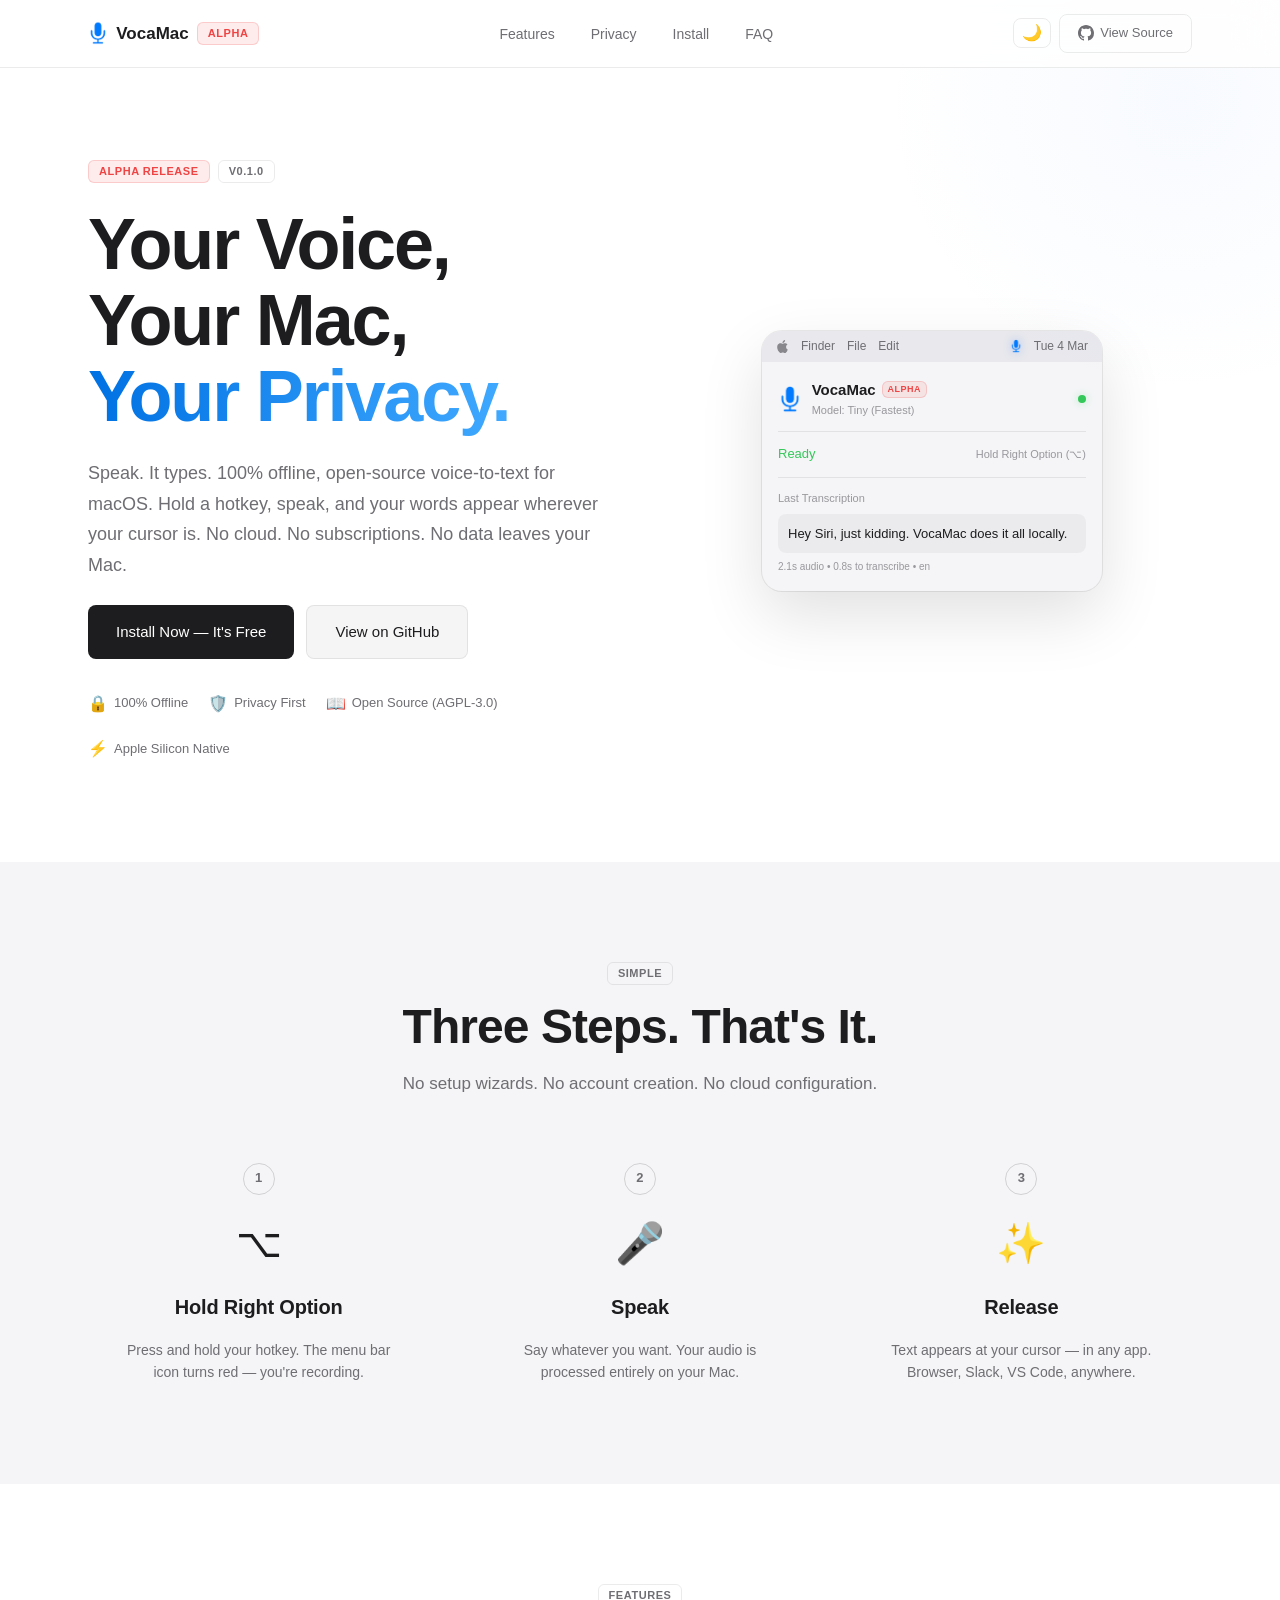
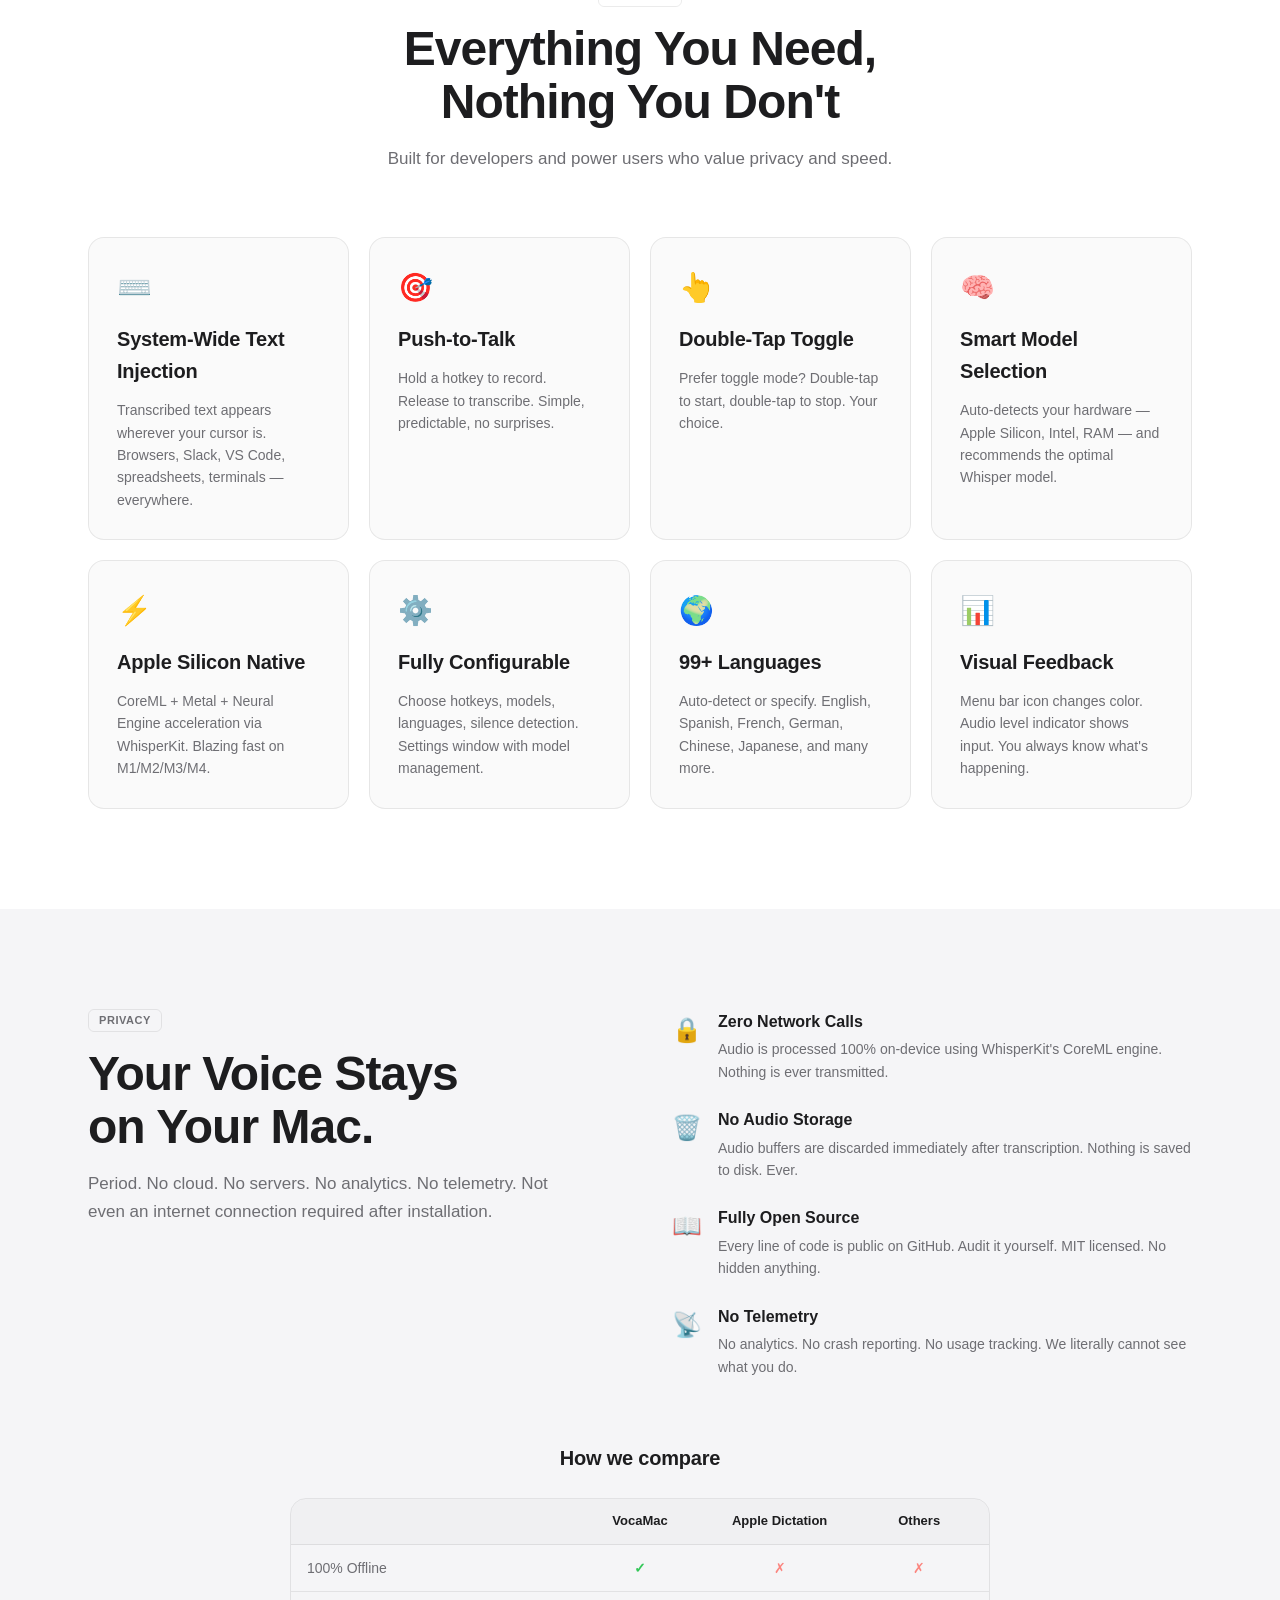
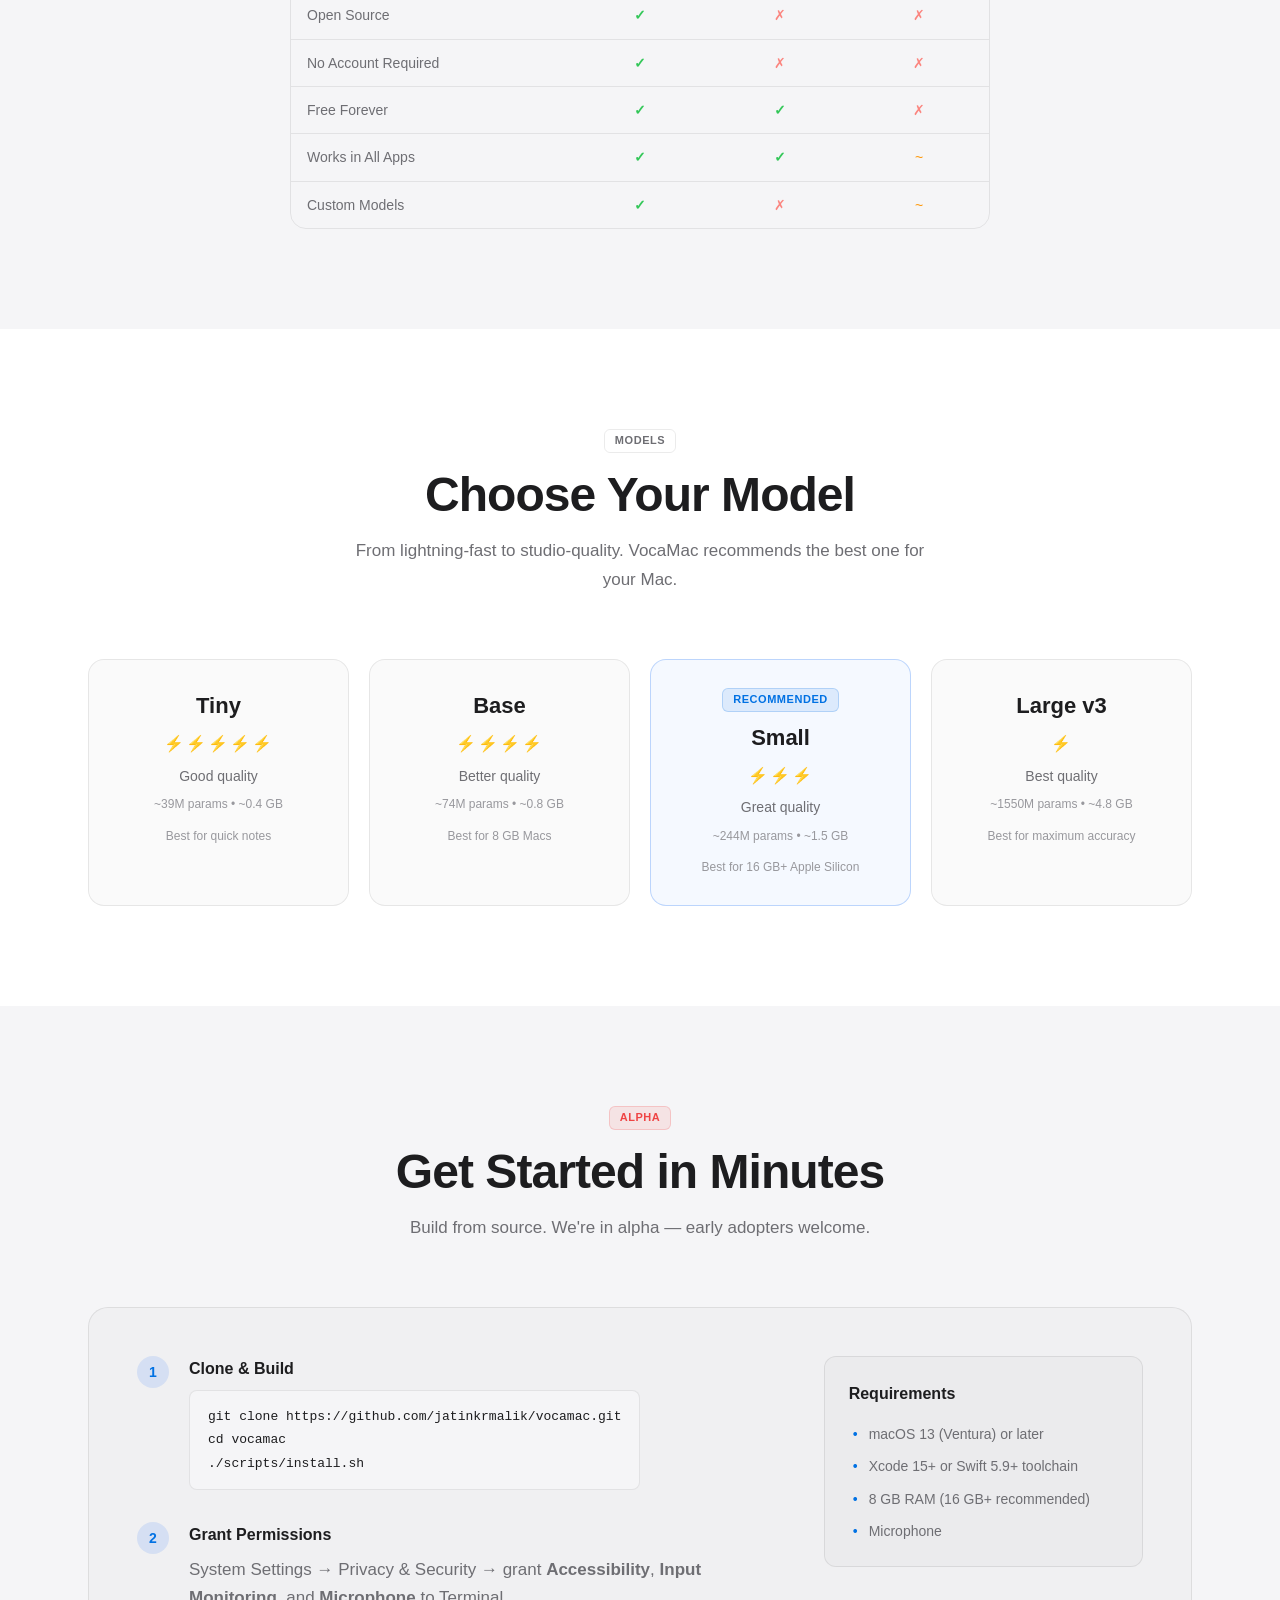
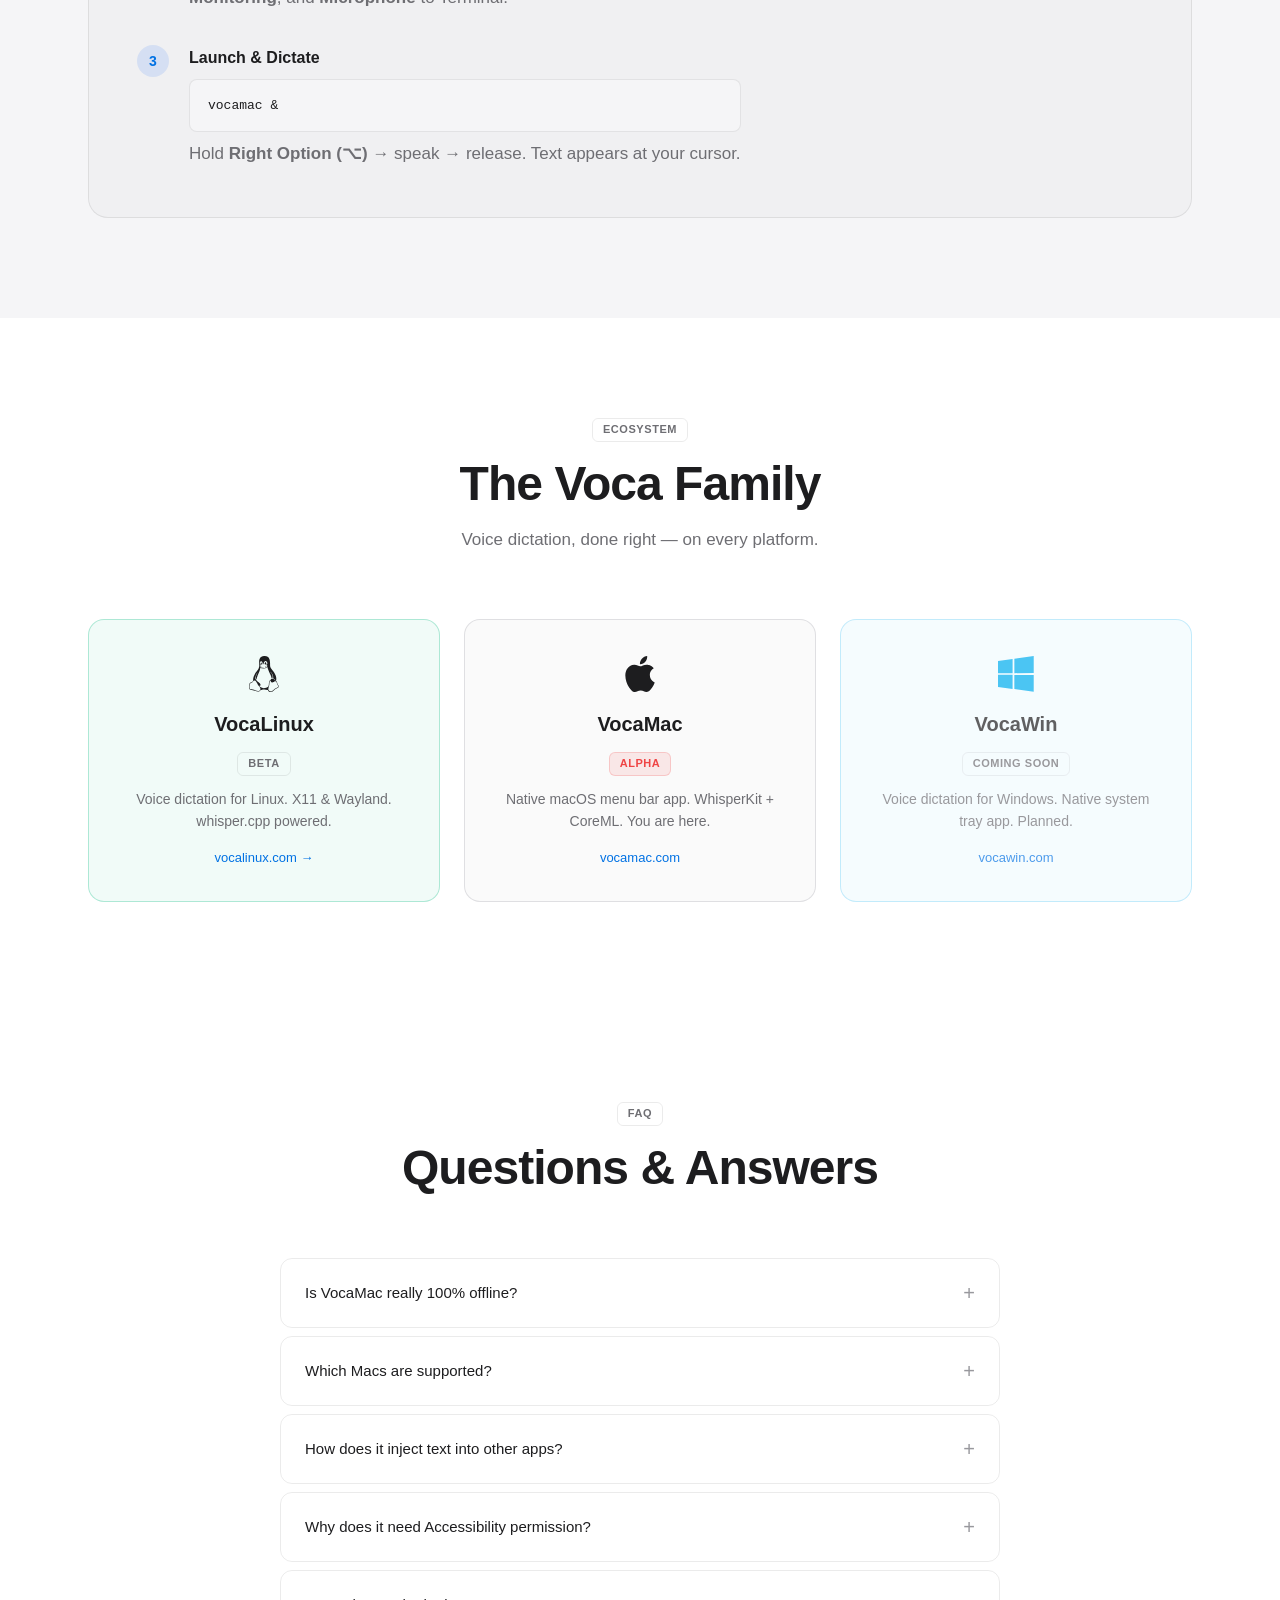
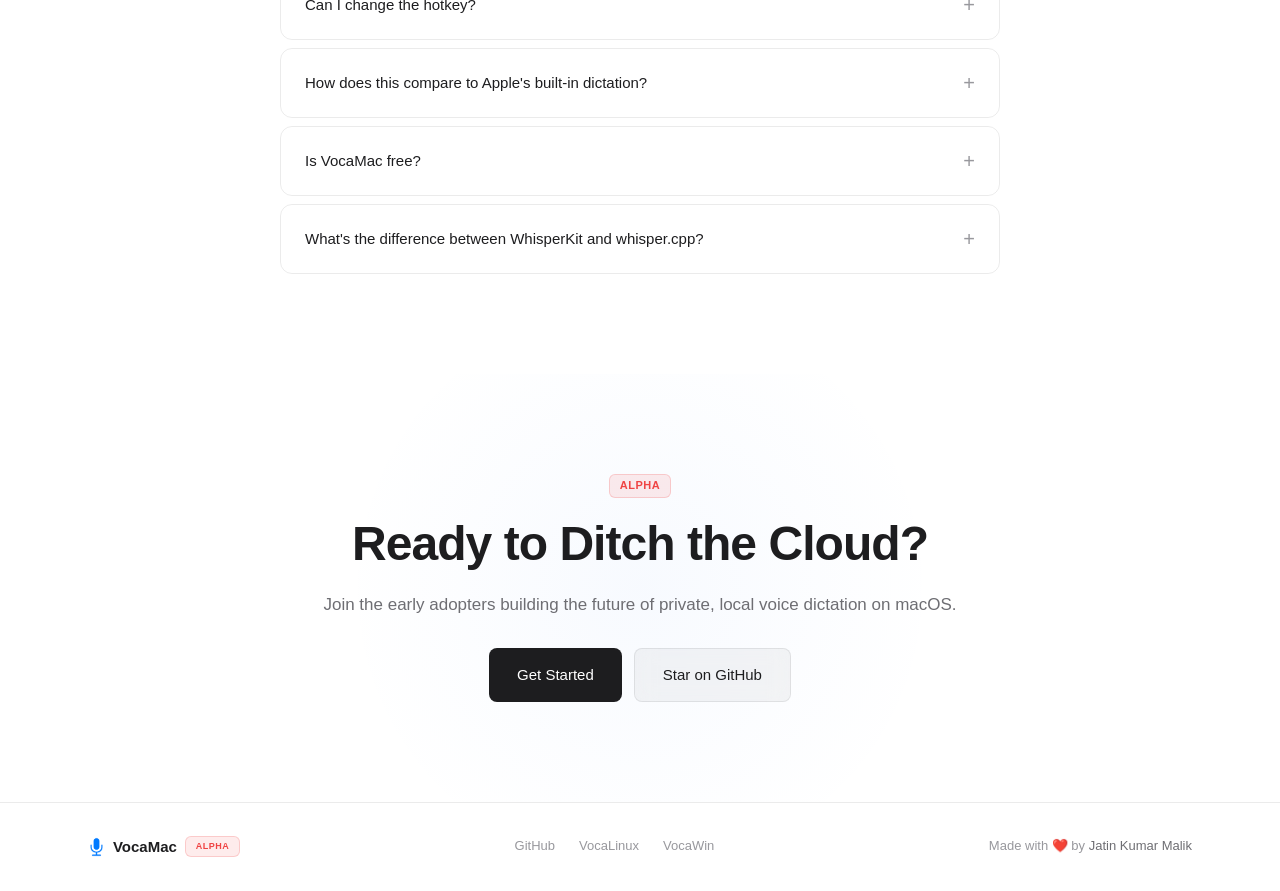
==== web/index.html @ e1e94c6d "feat(seo): improve meta tags, add OG image, Twitter cards, and JSON-LD - Enhanced title and meta des" ====
<!DOCTYPE html>
<html lang="en">
<head>
    <meta charset="UTF-8">
    <meta name="viewport" content="width=device-width, initial-scale=1.0">

    <!-- Primary Meta Tags -->
    <title>VocaMac — 100% Local Voice-to-Text for macOS | Privacy-First Dictation</title>
    <meta name="title" content="VocaMac — 100% Local Voice-to-Text for macOS | Privacy-First Dictation">
    <meta name="description" content="Free, open-source voice dictation for macOS. Hold a hotkey, speak, and text appears at your cursor. 100% offline, powered by WhisperKit. No cloud, no subscriptions, your data never leaves your Mac.">
    <meta name="keywords" content="voice to text, speech to text, speech recognition, macOS, dictation software, whisper, whisperkit, local dictation, offline voice recognition, privacy, open source, mac app, voice typing, transcription">
    <meta name="author" content="Jatin Kumar Malik">
    <meta name="robots" content="index, follow, max-image-preview:large, max-snippet:-1, max-video-preview:-1">
    <link rel="canonical" href="https://vocamac.com/">

    <!-- Favicon -->
    <link rel="icon" type="image/x-icon" href="favicon.ico">
    <link rel="icon" type="image/png" sizes="32x32" href="favicon.png">
    <link rel="apple-touch-icon" sizes="180x180" href="apple-touch-icon.png">
    <meta name="theme-color" content="#1a1a2e">

    <!-- Open Graph / Facebook -->
    <meta property="og:type" content="website">
    <meta property="og:url" content="https://vocamac.com/">
    <meta property="og:title" content="VocaMac — 100% Local Voice-to-Text for macOS">
    <meta property="og:description" content="Free, open-source voice dictation for macOS. Hold a hotkey, speak, and text appears at your cursor. 100% offline, powered by WhisperKit. No cloud, no subscriptions.">
    <meta property="og:image" content="https://vocamac.com/og-image.png">
    <meta property="og:image:width" content="1200">
    <meta property="og:image:height" content="630">
    <meta property="og:image:alt" content="VocaMac - Local Voice-to-Text for macOS">
    <meta property="og:site_name" content="VocaMac">
    <meta property="og:locale" content="en_US">

    <!-- Twitter -->
    <meta name="twitter:card" content="summary_large_image">
    <meta name="twitter:url" content="https://vocamac.com/">
    <meta name="twitter:title" content="VocaMac — 100% Local Voice-to-Text for macOS">
    <meta name="twitter:description" content="Free, open-source voice dictation for macOS. Hold a hotkey, speak, and text appears at your cursor. 100% offline, powered by WhisperKit.">
    <meta name="twitter:image" content="https://vocamac.com/og-image.png">
    <meta name="twitter:image:alt" content="VocaMac - Local Voice-to-Text for macOS">
    <meta name="twitter:creator" content="@jatinkrmalik">

    <!-- JSON-LD Structured Data -->
    <script type="application/ld+json">
    {
        "@context": "https://schema.org",
        "@type": "SoftwareApplication",
        "name": "VocaMac",
        "description": "100% local, privacy-first voice dictation for macOS. Hold a hotkey, speak, and text appears at your cursor. Powered by WhisperKit with CoreML acceleration.",
        "url": "https://vocamac.com",
        "applicationCategory": "UtilitiesApplication",
        "operatingSystem": "macOS 13.0 or later",
        "offers": {
            "@type": "Offer",
            "price": "0",
            "priceCurrency": "USD"
        },
        "author": {
            "@type": "Person",
            "name": "Jatin Kumar Malik",
            "url": "https://github.com/jatinkrmalik"
        },
        "license": "https://opensource.org/licenses/MIT",
        "isAccessibleForFree": true,
        "featureList": [
            "100% offline voice recognition",
            "System-wide text injection",
            "Push-to-talk and toggle modes",
            "99+ language support",
            "Apple Silicon native (CoreML + Neural Engine)",
            "Multiple Whisper model sizes",
            "Open source (MIT license)"
        ],
        "screenshot": "https://vocamac.com/og-image.png",
        "softwareVersion": "0.1.0",
        "softwareRequirements": "macOS 13 (Ventura) or later, Xcode 15+ or Swift 5.9+ toolchain, 8 GB RAM minimum"
    }
    </script>

    <link rel="stylesheet" href="style.css">
    <!-- Prevent flash of wrong theme -->
    <script>
        (function(){var t=localStorage.getItem('vocamac-theme')||(window.matchMedia('(prefers-color-scheme:light)').matches?'light':'dark');document.documentElement.setAttribute('data-theme',t);})();
    </script>
</head>
<body>
    <!-- Navigation -->
    <nav class="navbar">
        <div class="container navbar__container">
            <a href="/" class="navbar__logo">
                <img src="logo.png" alt="VocaMac" class="navbar__logo-img">
                <span>VocaMac</span>
                <span class="badge badge--alpha">ALPHA</span>
            </a>
            <ul class="navbar__menu">
                <li><a href="#features" class="navbar__link">Features</a></li>
                <li><a href="#privacy" class="navbar__link">Privacy</a></li>
                <li><a href="#install" class="navbar__link">Install</a></li>
                <li><a href="#faq" class="navbar__link">FAQ</a></li>
            </ul>
            <div style="display: flex; align-items: center; gap: 8px;">
                <button class="theme-toggle" aria-label="Toggle theme" title="Toggle light/dark mode">
                    <span class="theme-icon-dark">☀️</span>
                    <span class="theme-icon-light">🌙</span>
                </button>
                <a href="https://github.com/jatinkrmalik/vocamac" class="navbar__cta" target="_blank" rel="noopener">
                    <svg width="16" height="16" viewBox="0 0 16 16" fill="currentColor" style="vertical-align: -2px; margin-right: 6px;"><path d="M8 0C3.58 0 0 3.58 0 8c0 3.54 2.29 6.53 5.47 7.59.4.07.55-.17.55-.38 0-.19-.01-.82-.01-1.49-2.01.37-2.53-.49-2.69-.94-.09-.23-.48-.94-.82-1.13-.28-.15-.68-.52-.01-.53.63-.01 1.08.58 1.23.82.72 1.21 1.87.87 2.33.66.07-.52.28-.87.51-1.07-1.78-.2-3.64-.89-3.64-3.95 0-.87.31-1.59.82-2.15-.08-.2-.36-1.02.08-2.12 0 0 .67-.21 2.2.82.64-.18 1.32-.27 2-.27.68 0 1.36.09 2 .27 1.53-1.04 2.2-.82 2.2-.82.44 1.1.16 1.92.08 2.12.51.56.82 1.27.82 2.15 0 3.07-1.87 3.75-3.65 3.95.29.25.54.73.54 1.48 0 1.07-.01 1.93-.01 2.2 0 .21.15.46.55.38A8.013 8.013 0 0016 8c0-4.42-3.58-8-8-8z"/></svg>
                    View Source
                </a>
            </div>
            <button class="navbar__toggle" aria-label="Menu">
                <span></span><span></span><span></span>
            </button>
        </div>
    </nav>

    <!-- Hero -->
    <section class="hero">
        <div class="container hero__container">
            <div class="hero__content">
                <div class="hero__badges">
                    <span class="badge badge--alpha">ALPHA RELEASE</span>
                    <span class="badge badge--outline">v0.1.0</span>
                </div>
                <h1 class="hero__headline">
                    Your Voice, Your Mac,<br>
                    <span class="text-gradient">Your Privacy.</span>
                </h1>
                <p class="hero__subtext">
                    Speak. It types. 100% offline, open-source voice-to-text for macOS. Hold a hotkey, speak, and your words appear wherever your cursor is. No cloud. No subscriptions. No data leaves your Mac.
                </p>
                <div class="hero__actions">
                    <a href="#install" class="button button--primary">
                        Install Now — It's Free
                    </a>
                    <a href="https://github.com/jatinkrmalik/vocamac" class="button button--glass" target="_blank" rel="noopener">
                        View on GitHub
                    </a>
                </div>
                <div class="hero__stats">
                    <div class="hero__stat">
                        <span class="hero__stat-icon">🔒</span>
                        <span>100% Offline</span>
                    </div>
                    <div class="hero__stat">
                        <span class="hero__stat-icon">🛡️</span>
                        <span>Privacy First</span>
                    </div>
                    <div class="hero__stat">
                        <span class="hero__stat-icon">📖</span>
                        <span>Open Source (AGPL-3.0)</span>
                    </div>
                    <div class="hero__stat">
                        <span class="hero__stat-icon">⚡</span>
                        <span>Apple Silicon Native</span>
                    </div>
                </div>
            </div>
            <div class="hero__visual">
                <div class="mockup">
                    <div class="mockup__menubar">
                        <div class="mockup__menubar-left">
                            <svg class="mockup__apple" role="img" viewBox="0 0 24 24" width="13" height="13" xmlns="http://www.w3.org/2000/svg"><path d="M12.152 6.896c-.948 0-2.415-1.078-3.96-1.04-2.04.027-3.91 1.183-4.961 3.014-2.117 3.675-.546 9.103 1.519 12.09 1.013 1.454 2.208 3.09 3.792 3.039 1.52-.065 2.09-.987 3.935-.987 1.831 0 2.35.987 3.96.948 1.637-.026 2.676-1.48 3.676-2.948 1.156-1.688 1.636-3.325 1.662-3.415-.039-.013-3.182-1.221-3.22-4.857-.026-3.04 2.48-4.494 2.597-4.559-1.429-2.09-3.623-2.324-4.39-2.376-2-.156-3.675 1.09-4.61 1.09zM15.53 3.83c.843-1.012 1.4-2.427 1.245-3.83-1.207.052-2.662.805-3.532 1.818-.78.896-1.454 2.338-1.273 3.714 1.338.104 2.715-.688 3.559-1.701" fill="currentColor"/></svg>
                            <span class="mockup__menubar-item">Finder</span>
                            <span class="mockup__menubar-item">File</span>
                            <span class="mockup__menubar-item">Edit</span>
                        </div>
                        <div class="mockup__menubar-right">
                            <img src="logo.png" alt="VocaMac" class="mockup__menubar-icon mockup__mic-icon">
                            <span class="mockup__menubar-item">Tue 4 Mar</span>
                        </div>
                    </div>
                    <div class="mockup__popover">
                        <div class="mockup__header">
                            <div class="mockup__header-left">
                                <img src="logo.png" alt="VocaMac" class="mockup__app-logo">
                                <div>
                                    <div class="mockup__app-name">VocaMac <span class="badge badge--alpha" style="font-size: 9px; padding: 1px 5px;">ALPHA</span></div>
                                    <div class="mockup__model">Model: Tiny (Fastest)</div>
                                </div>
                            </div>
                            <div class="mockup__status-dot mockup__status-dot--ready"></div>
                        </div>
                        <div class="mockup__divider"></div>
                        <div class="mockup__status-row">
                            <span class="mockup__status-text mockup__status-text--ready">Ready</span>
                            <span class="mockup__hint">Hold Right Option (⌥)</span>
                        </div>
                        <div class="mockup__divider"></div>
                        <div class="mockup__transcription">
                            <div class="mockup__transcription-label">Last Transcription</div>
                            <div class="mockup__transcription-text">Hey Siri, just kidding. VocaMac does it all locally.</div>
                            <div class="mockup__transcription-meta">2.1s audio • 0.8s to transcribe • en</div>
                        </div>
                    </div>
                </div>
            </div>
        </div>
    </section>

    <!-- How It Works -->
    <section class="how-it-works" id="how-it-works">
        <div class="container">
            <div class="section-header">
                <span class="badge badge--outline">Simple</span>
                <h2>Three Steps. That's It.</h2>
                <p class="text-secondary">No setup wizards. No account creation. No cloud configuration.</p>
            </div>
            <div class="steps">
                <div class="step">
                    <div class="step__number">1</div>
                    <div class="step__icon">⌥</div>
                    <h3>Hold Right Option</h3>
                    <p>Press and hold your hotkey. The menu bar icon turns red — you're recording.</p>
                </div>
                <div class="step">
                    <div class="step__number">2</div>
                    <div class="step__icon">🎤</div>
                    <h3>Speak</h3>
                    <p>Say whatever you want. Your audio is processed entirely on your Mac.</p>
                </div>
                <div class="step">
                    <div class="step__number">3</div>
                    <div class="step__icon">✨</div>
                    <h3>Release</h3>
                    <p>Text appears at your cursor — in any app. Browser, Slack, VS Code, anywhere.</p>
                </div>
            </div>
        </div>
    </section>

    <!-- Features -->
    <section class="features" id="features">
        <div class="container">
            <div class="section-header">
                <span class="badge badge--outline">Features</span>
                <h2>Everything You Need,<br>Nothing You Don't</h2>
                <p class="text-secondary">Built for developers and power users who value privacy and speed.</p>
            </div>
            <div class="features__grid">
                <div class="feature-card">
                    <div class="feature-card__icon">⌨️</div>
                    <h3>System-Wide Text Injection</h3>
                    <p>Transcribed text appears wherever your cursor is. Browsers, Slack, VS Code, spreadsheets, terminals — everywhere.</p>
                </div>
                <div class="feature-card">
                    <div class="feature-card__icon">🎯</div>
                    <h3>Push-to-Talk</h3>
                    <p>Hold a hotkey to record. Release to transcribe. Simple, predictable, no surprises.</p>
                </div>
                <div class="feature-card">
                    <div class="feature-card__icon">👆</div>
                    <h3>Double-Tap Toggle</h3>
                    <p>Prefer toggle mode? Double-tap to start, double-tap to stop. Your choice.</p>
                </div>
                <div class="feature-card">
                    <div class="feature-card__icon">🧠</div>
                    <h3>Smart Model Selection</h3>
                    <p>Auto-detects your hardware — Apple Silicon, Intel, RAM — and recommends the optimal Whisper model.</p>
                </div>
                <div class="feature-card">
                    <div class="feature-card__icon">⚡</div>
                    <h3>Apple Silicon Native</h3>
                    <p>CoreML + Metal + Neural Engine acceleration via WhisperKit. Blazing fast on M1/M2/M3/M4.</p>
                </div>
                <div class="feature-card">
                    <div class="feature-card__icon">⚙️</div>
                    <h3>Fully Configurable</h3>
                    <p>Choose hotkeys, models, languages, silence detection. Settings window with model management.</p>
                </div>
                <div class="feature-card">
                    <div class="feature-card__icon">🌍</div>
                    <h3>99+ Languages</h3>
                    <p>Auto-detect or specify. English, Spanish, French, German, Chinese, Japanese, and many more.</p>
                </div>
                <div class="feature-card">
                    <div class="feature-card__icon">📊</div>
                    <h3>Visual Feedback</h3>
                    <p>Menu bar icon changes color. Audio level indicator shows input. You always know what's happening.</p>
                </div>
            </div>
        </div>
    </section>

    <!-- Privacy -->
    <section class="privacy" id="privacy">
        <div class="container">
            <div class="privacy__content">
                <div class="section-header section-header--left">
                    <span class="badge badge--outline">Privacy</span>
                    <h2>Your Voice Stays<br>on Your Mac.</h2>
                    <p class="text-secondary" style="max-width: 500px;">
                        Period. No cloud. No servers. No analytics. No telemetry. Not even an internet connection required after installation.
                    </p>
                </div>
                <div class="privacy__points">
                    <div class="privacy__point">
                        <div class="privacy__point-icon">🔒</div>
                        <div>
                            <h4>Zero Network Calls</h4>
                            <p>Audio is processed 100% on-device using WhisperKit's CoreML engine. Nothing is ever transmitted.</p>
                        </div>
                    </div>
                    <div class="privacy__point">
                        <div class="privacy__point-icon">🗑️</div>
                        <div>
                            <h4>No Audio Storage</h4>
                            <p>Audio buffers are discarded immediately after transcription. Nothing is saved to disk. Ever.</p>
                        </div>
                    </div>
                    <div class="privacy__point">
                        <div class="privacy__point-icon">📖</div>
                        <div>
                            <h4>Fully Open Source</h4>
                            <p>Every line of code is public on GitHub. Audit it yourself. MIT licensed. No hidden anything.</p>
                        </div>
                    </div>
                    <div class="privacy__point">
                        <div class="privacy__point-icon">📡</div>
                        <div>
                            <h4>No Telemetry</h4>
                            <p>No analytics. No crash reporting. No usage tracking. We literally cannot see what you do.</p>
                        </div>
                    </div>
                </div>
            </div>
            <div class="privacy__comparison">
                <h3>How we compare</h3>
                <div class="comparison-table">
                    <div class="comparison-row comparison-row--header">
                        <div></div>
                        <div>VocaMac</div>
                        <div>Apple Dictation</div>
                        <div>Others</div>
                    </div>
                    <div class="comparison-row">
                        <div>100% Offline</div>
                        <div class="check">✓</div>
                        <div class="cross">✗</div>
                        <div class="cross">✗</div>
                    </div>
                    <div class="comparison-row">
                        <div>Open Source</div>
                        <div class="check">✓</div>
                        <div class="cross">✗</div>
                        <div class="cross">✗</div>
                    </div>
                    <div class="comparison-row">
                        <div>No Account Required</div>
                        <div class="check">✓</div>
                        <div class="cross">✗</div>
                        <div class="cross">✗</div>
                    </div>
                    <div class="comparison-row">
                        <div>Free Forever</div>
                        <div class="check">✓</div>
                        <div class="check">✓</div>
                        <div class="cross">✗</div>
                    </div>
                    <div class="comparison-row">
                        <div>Works in All Apps</div>
                        <div class="check">✓</div>
                        <div class="check">✓</div>
                        <div class="partial">~</div>
                    </div>
                    <div class="comparison-row">
                        <div>Custom Models</div>
                        <div class="check">✓</div>
                        <div class="cross">✗</div>
                        <div class="partial">~</div>
                    </div>
                </div>
            </div>
        </div>
    </section>

    <!-- Models -->
    <section class="models">
        <div class="container">
            <div class="section-header">
                <span class="badge badge--outline">Models</span>
                <h2>Choose Your Model</h2>
                <p class="text-secondary">From lightning-fast to studio-quality. VocaMac recommends the best one for your Mac.</p>
            </div>
            <div class="models__grid">
                <div class="model-card">
                    <div class="model-card__name">Tiny</div>
                    <div class="model-card__speed">⚡⚡⚡⚡⚡</div>
                    <div class="model-card__quality">Good quality</div>
                    <div class="model-card__detail">~39M params • ~0.4 GB</div>
                    <div class="model-card__best">Best for quick notes</div>
                </div>
                <div class="model-card">
                    <div class="model-card__name">Base</div>
                    <div class="model-card__speed">⚡⚡⚡⚡</div>
                    <div class="model-card__quality">Better quality</div>
                    <div class="model-card__detail">~74M params • ~0.8 GB</div>
                    <div class="model-card__best">Best for 8 GB Macs</div>
                </div>
                <div class="model-card model-card--recommended">
                    <span class="badge badge--primary">Recommended</span>
                    <div class="model-card__name">Small</div>
                    <div class="model-card__speed">⚡⚡⚡</div>
                    <div class="model-card__quality">Great quality</div>
                    <div class="model-card__detail">~244M params • ~1.5 GB</div>
                    <div class="model-card__best">Best for 16 GB+ Apple Silicon</div>
                </div>
                <div class="model-card">
                    <div class="model-card__name">Large v3</div>
                    <div class="model-card__speed">⚡</div>
                    <div class="model-card__quality">Best quality</div>
                    <div class="model-card__detail">~1550M params • ~4.8 GB</div>
                    <div class="model-card__best">Best for maximum accuracy</div>
                </div>
            </div>
        </div>
    </section>

    <!-- Install -->
    <section class="install" id="install">
        <div class="container">
            <div class="section-header">
                <span class="badge badge--alpha">ALPHA</span>
                <h2>Get Started in Minutes</h2>
                <p class="text-secondary">Build from source. We're in alpha — early adopters welcome.</p>
            </div>
            <div class="install__card">
                <div class="install__steps">
                    <div class="install__step">
                        <div class="install__step-num">1</div>
                        <div>
                            <h4>Clone & Build</h4>
                            <div class="code-block">
                                <code>git clone https://github.com/jatinkrmalik/vocamac.git<br>cd vocamac<br>./scripts/install.sh</code>
                            </div>
                        </div>
                    </div>
                    <div class="install__step">
                        <div class="install__step-num">2</div>
                        <div>
                            <h4>Grant Permissions</h4>
                            <p class="text-secondary">System Settings → Privacy & Security → grant <strong>Accessibility</strong>, <strong>Input Monitoring</strong>, and <strong>Microphone</strong> to Terminal.</p>
                        </div>
                    </div>
                    <div class="install__step">
                        <div class="install__step-num">3</div>
                        <div>
                            <h4>Launch & Dictate</h4>
                            <div class="code-block">
                                <code>vocamac &</code>
                            </div>
                            <p class="text-secondary" style="margin-top: 8px;">Hold <strong>Right Option (⌥)</strong> → speak → release. Text appears at your cursor.</p>
                        </div>
                    </div>
                </div>
                <div class="install__requirements">
                    <h4>Requirements</h4>
                    <ul>
                        <li>macOS 13 (Ventura) or later</li>
                        <li>Xcode 15+ or Swift 5.9+ toolchain</li>
                        <li>8 GB RAM (16 GB+ recommended)</li>
                        <li>Microphone</li>
                    </ul>
                </div>
            </div>
        </div>
    </section>

    <!-- Voca Family -->
    <section class="family">
        <div class="container">
            <div class="section-header">
                <span class="badge badge--outline">Ecosystem</span>
                <h2>The Voca Family</h2>
                <p class="text-secondary">Voice dictation, done right — on every platform.</p>
            </div>
            <div class="family__grid">
                <a href="https://vocalinux.com" class="family-card family-card--linux" target="_blank" rel="noopener">
                    <div class="family-card__icon">
                        <svg role="img" viewBox="0 0 24 24" width="36" height="36" xmlns="http://www.w3.org/2000/svg"><title>Linux</title><path d="M12.504 0c-.155 0-.315.008-.48.021-4.226.333-3.105 4.807-3.17 6.298-.076 1.092-.3 1.953-1.05 3.02-.885 1.051-2.127 2.75-2.716 4.521-.278.832-.41 1.684-.287 2.489a.424.424 0 00-.11.135c-.26.268-.45.6-.663.839-.199.199-.485.267-.797.4-.313.136-.658.269-.864.68-.09.189-.136.394-.132.602 0 .199.027.4.055.536.058.399.116.728.04.97-.249.68-.28 1.145-.106 1.484.174.334.535.47.94.601.81.2 1.91.135 2.774.6.926.466 1.866.67 2.616.47.526-.116.97-.464 1.208-.946.587-.003 1.23-.269 2.26-.334.699-.058 1.574.267 2.577.2.025.134.063.198.114.333l.003.003c.391.778 1.113 1.132 1.884 1.071.771-.06 1.592-.536 2.257-1.306.631-.765 1.683-1.084 2.378-1.503.348-.199.629-.469.649-.853.023-.4-.2-.811-.714-1.376v-.097l-.003-.003c-.17-.2-.25-.535-.338-.926-.085-.401-.182-.786-.492-1.046h-.003c-.059-.054-.123-.067-.188-.135a.357.357 0 00-.19-.064c.431-1.278.264-2.55-.173-3.694-.533-1.41-1.465-2.638-2.175-3.483-.796-1.005-1.576-1.957-1.56-3.368.026-2.152.236-6.133-3.544-6.139zm.529 3.405h.013c.213 0 .396.062.584.198.19.135.33.332.438.533.105.259.158.459.166.724 0-.02.006-.04.006-.06v.105a.086.086 0 01-.004-.021l-.004-.024a1.807 1.807 0 01-.15.706.953.953 0 01-.213.335.71.71 0 00-.088-.042c-.104-.045-.198-.064-.284-.133a1.312 1.312 0 00-.22-.066c.05-.06.146-.133.183-.198.053-.128.082-.264.088-.402v-.02a1.21 1.21 0 00-.061-.4c-.045-.134-.101-.2-.183-.333-.084-.066-.167-.132-.267-.132h-.016c-.093 0-.176.03-.262.132a.8.8 0 00-.205.334 1.18 1.18 0 00-.09.4v.019c.002.089.008.179.02.267-.193-.067-.438-.135-.607-.202a1.635 1.635 0 01-.018-.2v-.02a1.772 1.772 0 01.15-.768c.082-.22.232-.406.43-.533a.985.985 0 01.594-.2zm-2.962.059h.036c.142 0 .27.048.399.135.146.129.264.288.344.465.09.199.14.4.153.667v.004c.007.134.006.2-.002.266v.08c-.03.007-.056.018-.083.024-.152.055-.274.135-.393.2.012-.09.013-.18.003-.267v-.015c-.012-.133-.04-.2-.082-.333a.613.613 0 00-.166-.267.248.248 0 00-.183-.064h-.021c-.071.006-.13.04-.186.132a.552.552 0 00-.12.27.944.944 0 00-.023.33v.015c.012.135.037.2.08.334.046.134.098.2.166.268.01.009.02.018.034.024-.07.057-.117.07-.176.136a.304.304 0 01-.131.068 2.62 2.62 0 01-.275-.402 1.772 1.772 0 01-.155-.667 1.759 1.759 0 01.08-.668 1.43 1.43 0 01.283-.535c.128-.133.26-.2.418-.2zm1.37 1.706c.332 0 .733.065 1.216.399.293.2.523.269 1.052.468h.003c.255.136.405.266.478.399v-.131a.571.571 0 01.016.47c-.123.31-.516.643-1.063.842v.002c-.268.135-.501.333-.775.465-.276.135-.588.292-1.012.267a1.139 1.139 0 01-.448-.067 3.566 3.566 0 01-.322-.198c-.195-.135-.363-.332-.612-.465v-.005h-.005c-.4-.246-.616-.512-.686-.71-.07-.268-.005-.47.193-.6.224-.135.38-.271.483-.336.104-.074.143-.102.176-.131h.002v-.003c.169-.202.436-.47.839-.601.139-.036.294-.065.466-.065zm2.8 2.142c.358 1.417 1.196 3.475 1.735 4.473.286.534.855 1.659 1.102 3.024.156-.005.33.018.513.064.646-1.671-.546-3.467-1.089-3.966-.22-.2-.232-.335-.123-.335.59.534 1.365 1.572 1.646 2.757.13.535.16 1.104.021 1.67.067.028.135.06.205.067 1.032.534 1.413.938 1.23 1.537v-.043c-.06-.003-.12 0-.18 0h-.016c.151-.467-.182-.825-1.065-1.224-.915-.4-1.646-.336-1.77.465-.008.043-.013.066-.018.135-.068.023-.139.053-.209.064-.43.268-.662.669-.793 1.187-.13.533-.17 1.156-.205 1.869v.003c-.02.334-.17.838-.319 1.35-1.5 1.072-3.58 1.538-5.348.334a2.645 2.645 0 00-.402-.533 1.45 1.45 0 00-.275-.333c.182 0 .338-.03.465-.067a.615.615 0 00.314-.334c.108-.267 0-.697-.345-1.163-.345-.467-.931-.995-1.788-1.521-.63-.4-.986-.87-1.15-1.396-.165-.534-.143-1.085-.015-1.645.245-1.07.873-2.11 1.274-2.763.107-.065.037.135-.408.974-.396.751-1.14 2.497-.122 3.854a8.123 8.123 0 01.647-2.876c.564-1.278 1.743-3.504 1.836-5.268.048.036.217.135.289.202.218.133.38.333.59.465.21.201.477.335.876.335.039.003.075.006.11.006.412 0 .73-.134.997-.268.29-.134.52-.334.74-.4h.005c.467-.135.835-.402 1.044-.7zm2.185 8.958c.037.6.343 1.245.882 1.377.588.134 1.434-.333 1.791-.765l.211-.01c.315-.007.577.01.847.268l.003.003c.208.199.305.53.391.876.085.4.154.78.409 1.066.486.527.645.906.636 1.14l.003-.007v.018l-.003-.012c-.015.262-.185.396-.498.595-.63.401-1.746.712-2.457 1.57-.618.737-1.37 1.14-2.036 1.191-.664.053-1.237-.2-1.574-.898l-.005-.003c-.21-.4-.12-1.025.056-1.69.176-.668.428-1.344.463-1.897.037-.714.076-1.335.195-1.814.12-.465.308-.797.641-.984l.045-.022zm-10.814.049h.01c.053 0 .105.005.157.014.376.055.706.333 1.023.752l.91 1.664.003.003c.243.533.754 1.064 1.189 1.637.434.598.77 1.131.729 1.57v.006c-.057.744-.48 1.148-1.125 1.294-.645.135-1.52.002-2.395-.464-.968-.536-2.118-.469-2.857-.602-.369-.066-.61-.2-.723-.4-.11-.2-.113-.602.123-1.23v-.004l.002-.003c.117-.334.03-.752-.027-1.118-.055-.401-.083-.71.043-.94.16-.334.396-.4.69-.533.294-.135.64-.202.915-.47h.002v-.002c.256-.268.445-.601.668-.838.19-.201.38-.336.663-.336zm7.159-9.074c-.435.201-.945.535-1.488.535-.542 0-.97-.267-1.28-.466-.154-.134-.28-.268-.373-.335-.164-.134-.144-.333-.074-.333.109.016.129.134.199.2.096.066.215.2.36.333.292.2.68.467 1.167.467.485 0 1.053-.267 1.398-.466.195-.135.445-.334.648-.467.156-.136.149-.267.279-.267.128.016.034.134-.147.332a8.097 8.097 0 01-.69.468zm-1.082-1.583V5.64c-.006-.02.013-.042.029-.05.074-.043.18-.027.26.004.063 0 .16.067.15.135-.006.049-.085.066-.135.066-.055 0-.092-.043-.141-.068-.052-.018-.146-.008-.163-.065zm-.551 0c-.02.058-.113.049-.166.066-.047.025-.086.068-.14.068-.05 0-.13-.02-.136-.068-.01-.066.088-.133.15-.133.08-.031.184-.047.259-.005.019.009.036.03.03.05v.02h.003z" fill="var(--text-primary)"/></svg>
                    </div>
                    <div class="family-card__name">VocaLinux</div>
                    <div class="family-card__status badge badge--outline">Beta</div>
                    <p>Voice dictation for Linux. X11 & Wayland. whisper.cpp powered.</p>
                    <span class="family-card__link">vocalinux.com →</span>
                </a>
                <div class="family-card family-card--active">
                    <div class="family-card__icon">
                        <svg role="img" viewBox="0 0 24 24" width="36" height="36" xmlns="http://www.w3.org/2000/svg"><title>Apple</title><path d="M12.152 6.896c-.948 0-2.415-1.078-3.96-1.04-2.04.027-3.91 1.183-4.961 3.014-2.117 3.675-.546 9.103 1.519 12.09 1.013 1.454 2.208 3.09 3.792 3.039 1.52-.065 2.09-.987 3.935-.987 1.831 0 2.35.987 3.96.948 1.637-.026 2.676-1.48 3.676-2.948 1.156-1.688 1.636-3.325 1.662-3.415-.039-.013-3.182-1.221-3.22-4.857-.026-3.04 2.48-4.494 2.597-4.559-1.429-2.09-3.623-2.324-4.39-2.376-2-.156-3.675 1.09-4.61 1.09zM15.53 3.83c.843-1.012 1.4-2.427 1.245-3.83-1.207.052-2.662.805-3.532 1.818-.78.896-1.454 2.338-1.273 3.714 1.338.104 2.715-.688 3.559-1.701" fill="var(--text-primary)"/></svg>
                    </div>
                    <div class="family-card__name">VocaMac</div>
                    <div class="family-card__status badge badge--alpha">Alpha</div>
                    <p>Native macOS menu bar app. WhisperKit + CoreML. You are here.</p>
                    <span class="family-card__link">vocamac.com</span>
                </div>
                <div class="family-card family-card--windows family-card--soon">
                    <div class="family-card__icon">
                        <svg xmlns="http://www.w3.org/2000/svg" viewBox="0 0 88 88" width="36" height="36"><title>Windows</title><path d="M0 12.402l35.687-4.86.016 34.423-35.67.203zm35.67 33.529l.028 34.453L.028 75.48.026 45.7zm4.326-39.025L87.314 0v41.527l-47.318.376zm47.329 39.349l-.011 41.34-47.318-6.678-.066-34.739z" fill="#00adef"/></svg>
                    </div>
                    <div class="family-card__name">VocaWin</div>
                    <div class="family-card__status badge badge--outline">Coming Soon</div>
                    <p>Voice dictation for Windows. Native system tray app. Planned.</p>
                    <span class="family-card__link">vocawin.com</span>
                </div>
            </div>
        </div>
    </section>

    <!-- FAQ -->
    <section class="faq" id="faq">
        <div class="container">
            <div class="section-header">
                <span class="badge badge--outline">FAQ</span>
                <h2>Questions & Answers</h2>
            </div>
            <div class="faq__list">
                <details class="faq__item">
                    <summary>Is VocaMac really 100% offline?</summary>
                    <p>Yes. All speech recognition happens locally on your Mac using WhisperKit's CoreML engine. Your voice data never leaves your computer. The only network call is a one-time model download from HuggingFace during setup.</p>
                </details>
                <details class="faq__item">
                    <summary>Which Macs are supported?</summary>
                    <p>VocaMac works on any Mac running macOS 13 (Ventura) or later. It runs on both Apple Silicon (M1/M2/M3/M4) and Intel Macs, though Apple Silicon provides significantly better performance thanks to CoreML and Neural Engine acceleration.</p>
                </details>
                <details class="faq__item">
                    <summary>How does it inject text into other apps?</summary>
                    <p>VocaMac uses a clipboard-based approach: it saves your clipboard, writes the transcription, simulates Cmd+V to paste, then restores your clipboard. This works in virtually every macOS application.</p>
                </details>
                <details class="faq__item">
                    <summary>Why does it need Accessibility permission?</summary>
                    <p>Accessibility permission is required for two things: (1) listening for the global hotkey (Right Option) regardless of which app is focused, and (2) simulating the Cmd+V keystroke to paste text. Without it, hotkeys and text injection won't work.</p>
                </details>
                <details class="faq__item">
                    <summary>Can I change the hotkey?</summary>
                    <p>Yes! Open Settings from the menu bar and choose from Right Option, Right Command, Fn, or any function key. You can also switch between push-to-talk and double-tap toggle modes.</p>
                </details>
                <details class="faq__item">
                    <summary>How does this compare to Apple's built-in dictation?</summary>
                    <p>Apple's dictation sends audio to Apple's servers for processing (for most languages). VocaMac processes everything locally — your audio never leaves your Mac. You also get model selection, configurable hotkeys, and open-source transparency.</p>
                </details>
                <details class="faq__item">
                    <summary>Is VocaMac free?</summary>
                    <p>Yes, completely free and open source under the MIT license. No premium tiers, no subscriptions, no tracking — just free software.</p>
                </details>
                <details class="faq__item">
                    <summary>What's the difference between WhisperKit and whisper.cpp?</summary>
                    <p>Both use the same OpenAI Whisper models, so transcription quality is identical. WhisperKit is a pure Swift framework optimized for Apple platforms — it uses CoreML and Neural Engine for hardware acceleration, whereas whisper.cpp uses Metal. VocaLinux uses whisper.cpp; VocaMac uses WhisperKit.</p>
                </details>
            </div>
        </div>
    </section>

    <!-- CTA -->
    <section class="cta">
        <div class="container">
            <div class="cta__content">
                <span class="badge badge--alpha">ALPHA</span>
                <h2>Ready to Ditch the Cloud?</h2>
                <p class="text-secondary">Join the early adopters building the future of private, local voice dictation on macOS.</p>
                <div class="cta__actions">
                    <a href="#install" class="button button--primary">Get Started</a>
                    <a href="https://github.com/jatinkrmalik/vocamac" class="button button--glass" target="_blank" rel="noopener">Star on GitHub</a>
                </div>
            </div>
        </div>
    </section>

    <!-- Footer -->
    <footer class="footer">
        <div class="container footer__container">
            <div class="footer__left">
                <img src="logo.png" alt="VocaMac" class="footer__logo-img">
                <span class="footer__brand">VocaMac</span>
                <span class="badge badge--alpha" style="font-size: 9px;">ALPHA</span>
            </div>
            <div class="footer__links">
                <a href="https://github.com/jatinkrmalik/vocamac" target="_blank" rel="noopener">GitHub</a>
                <a href="https://vocalinux.com" target="_blank" rel="noopener">VocaLinux</a>
                <a href="https://vocawin.com" target="_blank" rel="noopener">VocaWin</a>
            </div>
            <div class="footer__right">
                Made with ❤️ by <a href="https://github.com/jatinkrmalik" target="_blank" rel="noopener">Jatin Kumar Malik</a>
            </div>
        </div>
    </footer>

    <script>
        // ========== Theme Toggle ==========
        (function() {
            const root = document.documentElement;

            // Determine initial theme: saved preference > system preference > dark
            function getPreferredTheme() {
                const saved = localStorage.getItem('vocamac-theme');
                if (saved) return saved;
                return window.matchMedia('(prefers-color-scheme: light)').matches ? 'light' : 'dark';
            }

            function setTheme(theme) {
                root.setAttribute('data-theme', theme);
                localStorage.setItem('vocamac-theme', theme);
            }

            // Apply initial theme immediately (no flash)
            setTheme(getPreferredTheme());

            // Toggle button
            document.querySelector('.theme-toggle')?.addEventListener('click', function() {
                const current = root.getAttribute('data-theme') || 'dark';
                setTheme(current === 'dark' ? 'light' : 'dark');
            });

            // Listen for system theme changes (if no manual preference saved)
            window.matchMedia('(prefers-color-scheme: light)').addEventListener('change', function(e) {
                if (!localStorage.getItem('vocamac-theme')) {
                    setTheme(e.matches ? 'light' : 'dark');
                }
            });
        })();

        // ========== Mobile Menu ==========
        document.querySelector('.navbar__toggle')?.addEventListener('click', function() {
            document.querySelector('.navbar__menu')?.classList.toggle('navbar__menu--open');
        });

        // ========== Smooth Scroll ==========
        document.querySelectorAll('a[href^="#"]').forEach(anchor => {
            anchor.addEventListener('click', function(e) {
                e.preventDefault();
                const target = document.querySelector(this.getAttribute('href'));
                if (target) {
                    target.scrollIntoView({ behavior: 'smooth', block: 'start' });
                }
                document.querySelector('.navbar__menu')?.classList.remove('navbar__menu--open');
            });
        });

        // ========== Scroll Animations ==========
        const observer = new IntersectionObserver((entries) => {
            entries.forEach(entry => {
                if (entry.isIntersecting) {
                    entry.target.classList.add('visible');
                }
            });
        }, { threshold: 0.1 });

        document.querySelectorAll('.feature-card, .step, .privacy__point, .model-card, .family-card, .faq__item, .install__step').forEach(el => {
            observer.observe(el);
        });
    </script>
</body>
</html>
---- web/style.css ----
/* VocaMac — Mac-native aesthetic website
   Dark mode primary, system fonts, glassmorphism, clean typography */

/* ========== CSS Variables ========== */

/* Dark mode (default) */
:root {
    --bg-primary: #0A0A0A;
    --bg-secondary: #111111;
    --bg-tertiary: #1A1A1A;
    --text-primary: #FFFFFF;
    --text-secondary: #A0A0A0;
    --text-tertiary: #666666;
    --border-color: rgba(255, 255, 255, 0.08);
    --border-hover: rgba(255, 255, 255, 0.15);
    --accent: #3B82F6;
    --accent-hover: #60A5FA;
    --green: #4ADE80;
    --red: #EF4444;
    --orange: #F59E0B;
    --code-bg: #000000;
    --card-bg: rgba(255, 255, 255, 0.02);
    --card-hover-bg: rgba(255, 255, 255, 0.04);
    --navbar-bg: rgba(10, 10, 10, 0.75);
    --glass-bg: rgba(255, 255, 255, 0.06);
    --glass-hover-bg: rgba(255, 255, 255, 0.1);
    --mockup-bg: #1C1C1E;
    --mockup-bar: #2C2C2E;
    --glow-opacity: 0.08;
    --btn-primary-bg: #FFFFFF;
    --btn-primary-color: #000000;
    --btn-primary-hover: #E5E5E5;
    --radius-sm: 8px;
    --radius-md: 12px;
    --radius-lg: 16px;
    --radius-xl: 20px;
    --shadow-sm: 0 4px 12px rgba(0, 0, 0, 0.3);
    --shadow-md: 0 12px 32px rgba(0, 0, 0, 0.4);
    --shadow-lg: 0 24px 64px rgba(0, 0, 0, 0.5);
    --max-width: 1200px;
    color-scheme: dark;
}

/* Light mode */
[data-theme="light"] {
    --bg-primary: #FFFFFF;
    --bg-secondary: #F5F5F7;
    --bg-tertiary: #E8E8ED;
    --text-primary: #1D1D1F;
    --text-secondary: #6E6E73;
    --text-tertiary: #98989D;
    --border-color: rgba(0, 0, 0, 0.08);
    --border-hover: rgba(0, 0, 0, 0.15);
    --accent: #0071E3;
    --accent-hover: #0077ED;
    --green: #34C759;
    --red: #FF3B30;
    --orange: #FF9500;
    --code-bg: #F5F5F7;
    --card-bg: rgba(0, 0, 0, 0.02);
    --card-hover-bg: rgba(0, 0, 0, 0.04);
    --navbar-bg: rgba(255, 255, 255, 0.75);
    --glass-bg: rgba(0, 0, 0, 0.04);
    --glass-hover-bg: rgba(0, 0, 0, 0.08);
    --mockup-bg: #F5F5F7;
    --mockup-bar: #E8E8ED;
    --glow-opacity: 0.04;
    --btn-primary-bg: #1D1D1F;
    --btn-primary-color: #FFFFFF;
    --btn-primary-hover: #333333;
    --shadow-sm: 0 4px 12px rgba(0, 0, 0, 0.08);
    --shadow-md: 0 12px 32px rgba(0, 0, 0, 0.1);
    --shadow-lg: 0 24px 64px rgba(0, 0, 0, 0.12);
    color-scheme: light;
}

/* ========== Reset & Base ========== */
*, *::before, *::after { box-sizing: border-box; margin: 0; padding: 0; }

html {
    scroll-behavior: smooth;
    -webkit-font-smoothing: antialiased;
    -moz-osx-font-smoothing: grayscale;
}

body {
    font-family: -apple-system, BlinkMacSystemFont, "SF Pro Display", "SF Pro Text", "Helvetica Neue", Arial, sans-serif;
    font-size: 16px;
    line-height: 1.6;
    color: var(--text-primary);
    background: var(--bg-primary);
    overflow-x: hidden;
}

a { color: inherit; text-decoration: none; }
ul { list-style: none; }
img { max-width: 100%; display: block; }

.container {
    max-width: var(--max-width);
    margin: 0 auto;
    padding: 0 48px;
}

/* ========== Typography ========== */
h1 { font-size: clamp(40px, 7vw, 72px); font-weight: 700; letter-spacing: -0.03em; line-height: 1.05; }
h2 { font-size: clamp(28px, 4vw, 48px); font-weight: 600; letter-spacing: -0.02em; line-height: 1.1; }
h3 { font-size: 20px; font-weight: 600; letter-spacing: -0.01em; }
h4 { font-size: 16px; font-weight: 600; }

.text-secondary { color: var(--text-secondary); font-size: 17px; line-height: 1.7; }
.text-gradient {
    background: linear-gradient(90deg, #2997FF 0%, #68C9FF 100%);
    -webkit-background-clip: text;
    -webkit-text-fill-color: transparent;
    background-clip: text;
}

/* ========== Badges ========== */
.badge {
    display: inline-block;
    font-size: 11px;
    font-weight: 600;
    letter-spacing: 0.05em;
    text-transform: uppercase;
    padding: 3px 10px;
    border-radius: 6px;
    line-height: 1.4;
}
.badge--alpha {
    background: rgba(239, 68, 68, 0.15);
    color: #EF4444;
    border: 1px solid rgba(239, 68, 68, 0.3);
}
.badge--outline {
    background: transparent;
    color: var(--text-secondary);
    border: 1px solid var(--border-color);
}
.badge--primary {
    background: rgba(59, 130, 246, 0.15);
    color: var(--accent);
    border: 1px solid rgba(59, 130, 246, 0.3);
}

/* ========== Buttons ========== */
.button {
    display: inline-flex;
    align-items: center;
    gap: 8px;
    padding: 14px 28px;
    border-radius: var(--radius-sm);
    font-size: 15px;
    font-weight: 500;
    cursor: pointer;
    transition: all 0.25s ease;
    border: none;
}
.button--primary {
    background: var(--btn-primary-bg);
    color: var(--btn-primary-color);
}
.button--primary:hover {
    background: var(--btn-primary-hover);
    transform: translateY(-1px);
}
.button--glass {
    background: var(--glass-bg);
    backdrop-filter: blur(10px);
    border: 1px solid var(--border-color);
    color: var(--text-primary);
}
.button--glass:hover {
    background: var(--glass-hover-bg);
    border-color: var(--border-hover);
}

/* ========== Navbar ========== */
.navbar {
    position: fixed;
    top: 0;
    left: 0;
    right: 0;
    z-index: 1000;
    background: var(--navbar-bg);
    backdrop-filter: blur(20px);
    -webkit-backdrop-filter: blur(20px);
    border-bottom: 1px solid var(--border-color);
    padding: 14px 0;
}
.navbar__container {
    display: flex;
    align-items: center;
    justify-content: space-between;
}
.navbar__logo {
    display: flex;
    align-items: center;
    gap: 8px;
    font-size: 17px;
    font-weight: 600;
}
.navbar__icon { font-size: 22px; }
.navbar__logo-img { width: auto; height: 24px; }
.footer__logo-img { width: auto; height: 20px; }
.mockup__app-logo { width: auto; height: 28px; }
.navbar__menu {
    display: flex;
    gap: 36px;
}
.navbar__link {
    color: var(--text-secondary);
    font-size: 14px;
    font-weight: 500;
    transition: color 0.2s;
}
.navbar__link:hover { color: var(--text-primary); }
.navbar__cta {
    display: inline-flex;
    align-items: center;
    padding: 8px 18px;
    border-radius: var(--radius-sm);
    border: 1px solid var(--border-color);
    font-size: 13px;
    font-weight: 500;
    color: var(--text-secondary);
    transition: all 0.2s;
}
.navbar__cta:hover {
    background: rgba(255, 255, 255, 0.06);
    color: var(--text-primary);
    border-color: var(--border-hover);
}
.navbar__toggle { display: none; background: none; border: none; cursor: pointer; flex-direction: column; gap: 5px; }
.navbar__toggle span { width: 20px; height: 2px; background: var(--text-primary); transition: 0.3s; }

/* Theme Toggle */
.theme-toggle {
    background: none;
    border: 1px solid var(--border-color);
    border-radius: var(--radius-sm);
    cursor: pointer;
    padding: 6px 8px;
    font-size: 16px;
    line-height: 1;
    transition: all 0.2s;
    display: flex;
    align-items: center;
    justify-content: center;
}
.theme-toggle:hover {
    background: var(--glass-bg);
    border-color: var(--border-hover);
}
.theme-toggle .theme-icon-light { display: none; }
.theme-toggle .theme-icon-dark { display: inline; }
[data-theme="light"] .theme-toggle .theme-icon-light { display: inline; }
[data-theme="light"] .theme-toggle .theme-icon-dark { display: none; }

/* Light mode code block adjustments */
[data-theme="light"] .code-block { color: #1D1D1F; }
[data-theme="light"] .text-gradient {
    background: linear-gradient(90deg, #0071E3 0%, #40A9FF 100%);
    -webkit-background-clip: text;
    -webkit-text-fill-color: transparent;
    background-clip: text;
}
/* Light mode badge adjustments */
[data-theme="light"] .badge--alpha {
    background: rgba(239, 68, 68, 0.1);
    border-color: rgba(239, 68, 68, 0.2);
}
[data-theme="light"] .badge--primary {
    background: rgba(0, 113, 227, 0.1);
    border-color: rgba(0, 113, 227, 0.2);
}
/* Light mode check/cross */
[data-theme="light"] .check { color: #34C759; }
[data-theme="light"] .cross { color: #FF3B30; }

/* ========== Hero ========== */
.hero {
    padding: 160px 0 100px;
    position: relative;
    overflow: hidden;
}
.hero::before {
    content: "";
    position: absolute;
    top: -200px;
    right: -200px;
    width: 600px;
    height: 600px;
    background: radial-gradient(circle, rgba(59, 130, 246, var(--glow-opacity)) 0%, transparent 70%);
    pointer-events: none;
}
.hero__container {
    display: grid;
    grid-template-columns: 1fr 1fr;
    gap: 64px;
    align-items: center;
}
.hero__content { display: flex; flex-direction: column; gap: 24px; }
.hero__badges { display: flex; gap: 8px; }
.hero__subtext { font-size: 18px; color: var(--text-secondary); line-height: 1.7; max-width: 520px; }
.hero__actions { display: flex; gap: 12px; flex-wrap: wrap; }
.hero__stats { display: flex; gap: 20px; flex-wrap: wrap; margin-top: 8px; }
.hero__stat {
    display: flex;
    align-items: center;
    gap: 6px;
    font-size: 13px;
    color: var(--text-secondary);
}
.hero__stat-icon { font-size: 16px; }

/* ========== Mockup ========== */
.hero__visual { display: flex; justify-content: center; }
.mockup {
    width: 340px;
    border-radius: var(--radius-xl);
    overflow: hidden;
    box-shadow: var(--shadow-lg), 0 0 0 1px var(--border-color);
    background: var(--mockup-bg);
}
.mockup__menubar {
    display: flex;
    justify-content: space-between;
    align-items: center;
    padding: 6px 14px;
    background: var(--mockup-bar);
    font-size: 12px;
    color: var(--text-secondary);
}
.mockup__menubar-left, .mockup__menubar-right { display: flex; align-items: center; gap: 12px; }
.mockup__apple { opacity: 0.8; }
.mockup__menubar-item { font-size: 12px; }
.mockup__menubar-icon { font-size: 14px; }
.mockup__mic-icon { width: auto; height: 14px; filter: drop-shadow(0 0 4px rgba(59, 130, 246, 0.5)); }
.mockup__popover {
    padding: 16px;
    display: flex;
    flex-direction: column;
    gap: 12px;
}
.mockup__header { display: flex; justify-content: space-between; align-items: center; }
.mockup__header-left { display: flex; align-items: center; gap: 10px; }
.mockup__app-icon { font-size: 28px; }
.mockup__app-name { font-size: 15px; font-weight: 600; display: flex; align-items: center; gap: 6px; }
.mockup__model { font-size: 11px; color: var(--text-tertiary); }
.mockup__status-dot { width: 8px; height: 8px; border-radius: 50%; }
.mockup__status-dot--ready { background: var(--green); box-shadow: 0 0 8px rgba(74, 222, 128, 0.4); }
.mockup__divider { height: 1px; background: var(--border-color); }
.mockup__status-row { display: flex; justify-content: space-between; align-items: center; }
.mockup__status-text { font-size: 13px; font-weight: 500; }
.mockup__status-text--ready { color: var(--green); }
.mockup__hint { font-size: 11px; color: var(--text-tertiary); }
.mockup__transcription { display: flex; flex-direction: column; gap: 6px; }
.mockup__transcription-label { font-size: 11px; color: var(--text-tertiary); }
.mockup__transcription-text {
    font-size: 13px;
    padding: 10px;
    background: var(--glass-bg);
    border-radius: var(--radius-sm);
    line-height: 1.5;
}
.mockup__transcription-meta { font-size: 10px; color: var(--text-tertiary); }

/* ========== Section Headers ========== */
section { padding: 100px 0; }
.section-header {
    text-align: center;
    margin-bottom: 64px;
    display: flex;
    flex-direction: column;
    align-items: center;
    gap: 16px;
}
.section-header--left { text-align: left; align-items: flex-start; }
.section-header p { max-width: 600px; }

/* ========== How It Works ========== */
.how-it-works { background: var(--bg-secondary); }
.steps { display: grid; grid-template-columns: repeat(3, 1fr); gap: 40px; }
.step {
    text-align: center;
    display: flex;
    flex-direction: column;
    align-items: center;
    gap: 16px;
    opacity: 0;
    transform: translateY(20px);
    transition: all 0.6s ease;
}
.step.visible { opacity: 1; transform: translateY(0); }
.step__number {
    width: 32px;
    height: 32px;
    border-radius: 50%;
    border: 1px solid var(--border-hover);
    display: flex;
    align-items: center;
    justify-content: center;
    font-size: 13px;
    font-weight: 600;
    color: var(--text-secondary);
}
.step__icon { font-size: 40px; }
.step p { color: var(--text-secondary); font-size: 14px; max-width: 280px; }

/* ========== Features ========== */
.features__grid {
    display: grid;
    grid-template-columns: repeat(4, 1fr);
    gap: 20px;
}
.feature-card {
    padding: 28px;
    border-radius: var(--radius-lg);
    border: 1px solid var(--border-color);
    background: var(--card-bg);
    transition: all 0.3s ease;
    display: flex;
    flex-direction: column;
    gap: 12px;
    opacity: 0;
    transform: translateY(20px);
}
.feature-card.visible { opacity: 1; transform: translateY(0); }
.feature-card:hover {
    border-color: var(--border-hover);
    background: var(--card-hover-bg);
    transform: translateY(-2px);
}
.feature-card__icon { font-size: 28px; }
.feature-card p { color: var(--text-secondary); font-size: 14px; line-height: 1.6; }

/* ========== Privacy ========== */
.privacy { background: var(--bg-secondary); }
.privacy__content { display: grid; grid-template-columns: 1fr 1fr; gap: 64px; margin-bottom: 64px; }
.privacy__points { display: flex; flex-direction: column; gap: 24px; }
.privacy__point {
    display: flex;
    gap: 16px;
    align-items: flex-start;
    opacity: 0;
    transform: translateX(20px);
    transition: all 0.5s ease;
}
.privacy__point.visible { opacity: 1; transform: translateX(0); }
.privacy__point-icon { font-size: 24px; flex-shrink: 0; margin-top: 2px; }
.privacy__point h4 { margin-bottom: 4px; }
.privacy__point p { color: var(--text-secondary); font-size: 14px; }

/* Comparison Table */
.privacy__comparison { max-width: 700px; margin: 0 auto; }
.privacy__comparison h3 { text-align: center; margin-bottom: 24px; }
.comparison-table {
    border: 1px solid var(--border-color);
    border-radius: var(--radius-lg);
    overflow: hidden;
}
.comparison-row {
    display: grid;
    grid-template-columns: 2fr 1fr 1fr 1fr;
    text-align: center;
    font-size: 14px;
    border-bottom: 1px solid var(--border-color);
}
.comparison-row:last-child { border-bottom: none; }
.comparison-row div { padding: 12px 16px; }
.comparison-row div:first-child { text-align: left; color: var(--text-secondary); }
.comparison-row--header { background: var(--card-bg); font-weight: 600; font-size: 13px; }
.comparison-row--header div:first-child { color: var(--text-tertiary); }
.check { color: var(--green); font-weight: 700; }
.cross { color: var(--red); opacity: 0.6; }
.partial { color: var(--orange); }

/* ========== Models ========== */
.models__grid {
    display: grid;
    grid-template-columns: repeat(4, 1fr);
    gap: 20px;
}
.model-card {
    padding: 28px;
    border-radius: var(--radius-lg);
    border: 1px solid var(--border-color);
    background: var(--card-bg);
    text-align: center;
    display: flex;
    flex-direction: column;
    align-items: center;
    gap: 8px;
    transition: all 0.3s ease;
    opacity: 0;
    transform: translateY(20px);
    position: relative;
}
.model-card.visible { opacity: 1; transform: translateY(0); }
.model-card:hover {
    border-color: var(--border-hover);
    background: var(--card-hover-bg);
}
.model-card--recommended {
    border-color: rgba(59, 130, 246, 0.3);
    background: rgba(59, 130, 246, 0.05);
}
.model-card--recommended:hover { border-color: rgba(59, 130, 246, 0.5); }
.model-card__name { font-size: 22px; font-weight: 700; }
.model-card__speed { font-size: 16px; letter-spacing: 2px; }
.model-card__quality { font-size: 14px; color: var(--text-secondary); }
.model-card__detail { font-size: 12px; color: var(--text-tertiary); }
.model-card__best { font-size: 12px; color: var(--text-tertiary); margin-top: 4px; }

/* ========== Install ========== */
.install { background: var(--bg-secondary); }
.install__card {
    display: grid;
    grid-template-columns: 2fr 1fr;
    gap: 48px;
    padding: 48px;
    border-radius: var(--radius-xl);
    border: 1px solid var(--border-color);
    background: var(--card-bg);
}
.install__steps { display: flex; flex-direction: column; gap: 32px; }
.install__step {
    display: flex;
    gap: 20px;
    align-items: flex-start;
    opacity: 0;
    transform: translateY(15px);
    transition: all 0.5s ease;
}
.install__step.visible { opacity: 1; transform: translateY(0); }
.install__step-num {
    width: 32px;
    height: 32px;
    border-radius: 50%;
    background: rgba(59, 130, 246, 0.15);
    color: var(--accent);
    display: flex;
    align-items: center;
    justify-content: center;
    font-size: 14px;
    font-weight: 700;
    flex-shrink: 0;
}
.install__step h4 { margin-bottom: 8px; }
.code-block {
    background: var(--code-bg);
    border: 1px solid var(--border-color);
    border-radius: var(--radius-sm);
    padding: 14px 18px;
    font-family: "SF Mono", Menlo, Monaco, Consolas, monospace;
    font-size: 13px;
    color: var(--green);
    overflow-x: auto;
    line-height: 1.8;
    margin-top: 8px;
}
.install__requirements { padding: 24px; background: var(--card-bg); border-radius: var(--radius-md); border: 1px solid var(--border-color); height: fit-content; }
.install__requirements h4 { margin-bottom: 16px; }
.install__requirements ul { display: flex; flex-direction: column; gap: 10px; }
.install__requirements li { color: var(--text-secondary); font-size: 14px; padding-left: 20px; position: relative; }
.install__requirements li::before { content: "•"; position: absolute; left: 4px; color: var(--accent); }

/* ========== Family ========== */
.family__grid { display: grid; grid-template-columns: repeat(3, 1fr); gap: 24px; }
.family-card {
    padding: 32px;
    border-radius: var(--radius-lg);
    border: 1px solid var(--border-color);
    background: var(--card-bg);
    display: flex;
    flex-direction: column;
    align-items: center;
    text-align: center;
    gap: 12px;
    transition: all 0.3s ease;
    opacity: 0;
    transform: translateY(15px);
}
.family-card.visible { opacity: 1; transform: translateY(0); }
.family-card:hover { border-color: var(--border-hover); background: var(--card-hover-bg); }
.family-card__icon { font-size: 36px; display: flex; align-items: center; justify-content: center; min-height: 44px; }
.family-card__name { font-size: 20px; font-weight: 700; }
.family-card p { color: var(--text-secondary); font-size: 14px; }
.family-card__link { color: var(--accent); font-size: 13px; font-weight: 500; margin-top: 4px; }
.family-card--linux { border-color: rgba(16, 185, 129, 0.3); background: rgba(16, 185, 129, 0.06); }
.family-card--linux:hover { border-color: rgba(16, 185, 129, 0.5); background: rgba(16, 185, 129, 0.1); }
.family-card--active { border-color: rgba(160, 160, 170, 0.3); background: rgba(160, 160, 170, 0.06); }
.family-card--active:hover { border-color: rgba(160, 160, 170, 0.5); background: rgba(160, 160, 170, 0.1); }
.family-card--windows { border-color: rgba(0, 173, 239, 0.3); background: rgba(0, 173, 239, 0.06); }
.family-card--windows:hover { border-color: rgba(0, 173, 239, 0.5); background: rgba(0, 173, 239, 0.1); }
.family-card--soon { opacity: 0.7; }
.family-card--soon.visible { opacity: 0.7; }

/* ========== FAQ ========== */
.faq__list { max-width: 720px; margin: 0 auto; display: flex; flex-direction: column; gap: 8px; }
.faq__item {
    border: 1px solid var(--border-color);
    border-radius: var(--radius-md);
    overflow: hidden;
    transition: all 0.3s ease;
    opacity: 0;
    transform: translateY(10px);
}
.faq__item.visible { opacity: 1; transform: translateY(0); }
.faq__item:hover { border-color: var(--border-hover); }
.faq__item summary {
    padding: 18px 24px;
    font-weight: 500;
    font-size: 15px;
    cursor: pointer;
    list-style: none;
    display: flex;
    justify-content: space-between;
    align-items: center;
}
.faq__item summary::-webkit-details-marker { display: none; }
.faq__item summary::after { content: "+"; font-size: 20px; color: var(--text-tertiary); transition: 0.2s; }
.faq__item[open] summary::after { content: "−"; }
.faq__item[open] { background: var(--card-bg); }
.faq__item p {
    padding: 0 24px 18px;
    color: var(--text-secondary);
    font-size: 14px;
    line-height: 1.7;
}

/* ========== CTA ========== */
.cta {
    text-align: center;
    position: relative;
    overflow: hidden;
}
.cta::before {
    content: "";
    position: absolute;
    top: 50%;
    left: 50%;
    transform: translate(-50%, -50%);
    width: 600px;
    height: 600px;
    background: radial-gradient(circle, rgba(59, 130, 246, var(--glow-opacity)) 0%, transparent 70%);
    pointer-events: none;
}
.cta__content { display: flex; flex-direction: column; align-items: center; gap: 20px; position: relative; }
.cta__actions { display: flex; gap: 12px; margin-top: 8px; }

/* ========== Footer ========== */
.footer {
    border-top: 1px solid var(--border-color);
    padding: 32px 0;
}
.footer__container {
    display: flex;
    align-items: center;
    justify-content: space-between;
}
.footer__left { display: flex; align-items: center; gap: 8px; font-weight: 600; }
.footer__brand { font-size: 15px; }
.footer__links { display: flex; gap: 24px; }
.footer__links a { color: var(--text-tertiary); font-size: 13px; transition: color 0.2s; }
.footer__links a:hover { color: var(--text-primary); }
.footer__right { color: var(--text-tertiary); font-size: 13px; }
.footer__right a { color: var(--text-secondary); transition: color 0.2s; }
.footer__right a:hover { color: var(--text-primary); }

/* ========== Mobile Responsive ========== */
@media (max-width: 1024px) {
    .container { padding: 0 32px; }
    .features__grid, .models__grid { grid-template-columns: repeat(2, 1fr); }
    .hero__container { grid-template-columns: 1fr; text-align: center; }
    .hero__content { align-items: center; }
    .hero__subtext { max-width: 100%; }
    .hero__stats { justify-content: center; }
    .privacy__content { grid-template-columns: 1fr; }
    .section-header--left { text-align: center; align-items: center; }
    .install__card { grid-template-columns: 1fr; }
}

@media (max-width: 768px) {
    .container { padding: 0 20px; }
    section { padding: 64px 0; }
    .navbar__menu { display: none; position: absolute; top: 100%; left: 0; right: 0; background: var(--navbar-bg); backdrop-filter: blur(20px); flex-direction: column; padding: 20px; gap: 16px; border-bottom: 1px solid var(--border-color); }
    .navbar__menu--open { display: flex; }
    .navbar__cta { display: none; }
    .navbar__toggle { display: flex; }
    .steps { grid-template-columns: 1fr; gap: 32px; }
    .features__grid { grid-template-columns: 1fr; }
    .models__grid { grid-template-columns: repeat(2, 1fr); }
    .family__grid { grid-template-columns: 1fr; }
    .hero__actions { flex-direction: column; align-items: center; }
    .hero__actions .button { width: 100%; justify-content: center; }
    .hero__visual { display: none; }
    .comparison-table { font-size: 12px; }
    .comparison-row { grid-template-columns: 1.5fr 1fr 1fr 1fr; }
    .comparison-row div { padding: 8px 10px; }
    .footer__container { flex-direction: column; gap: 16px; text-align: center; }
    .install__card { padding: 24px; }
}

@media (max-width: 480px) {
    .models__grid { grid-template-columns: 1fr; }
    .hero__stats { flex-direction: column; align-items: center; }
}
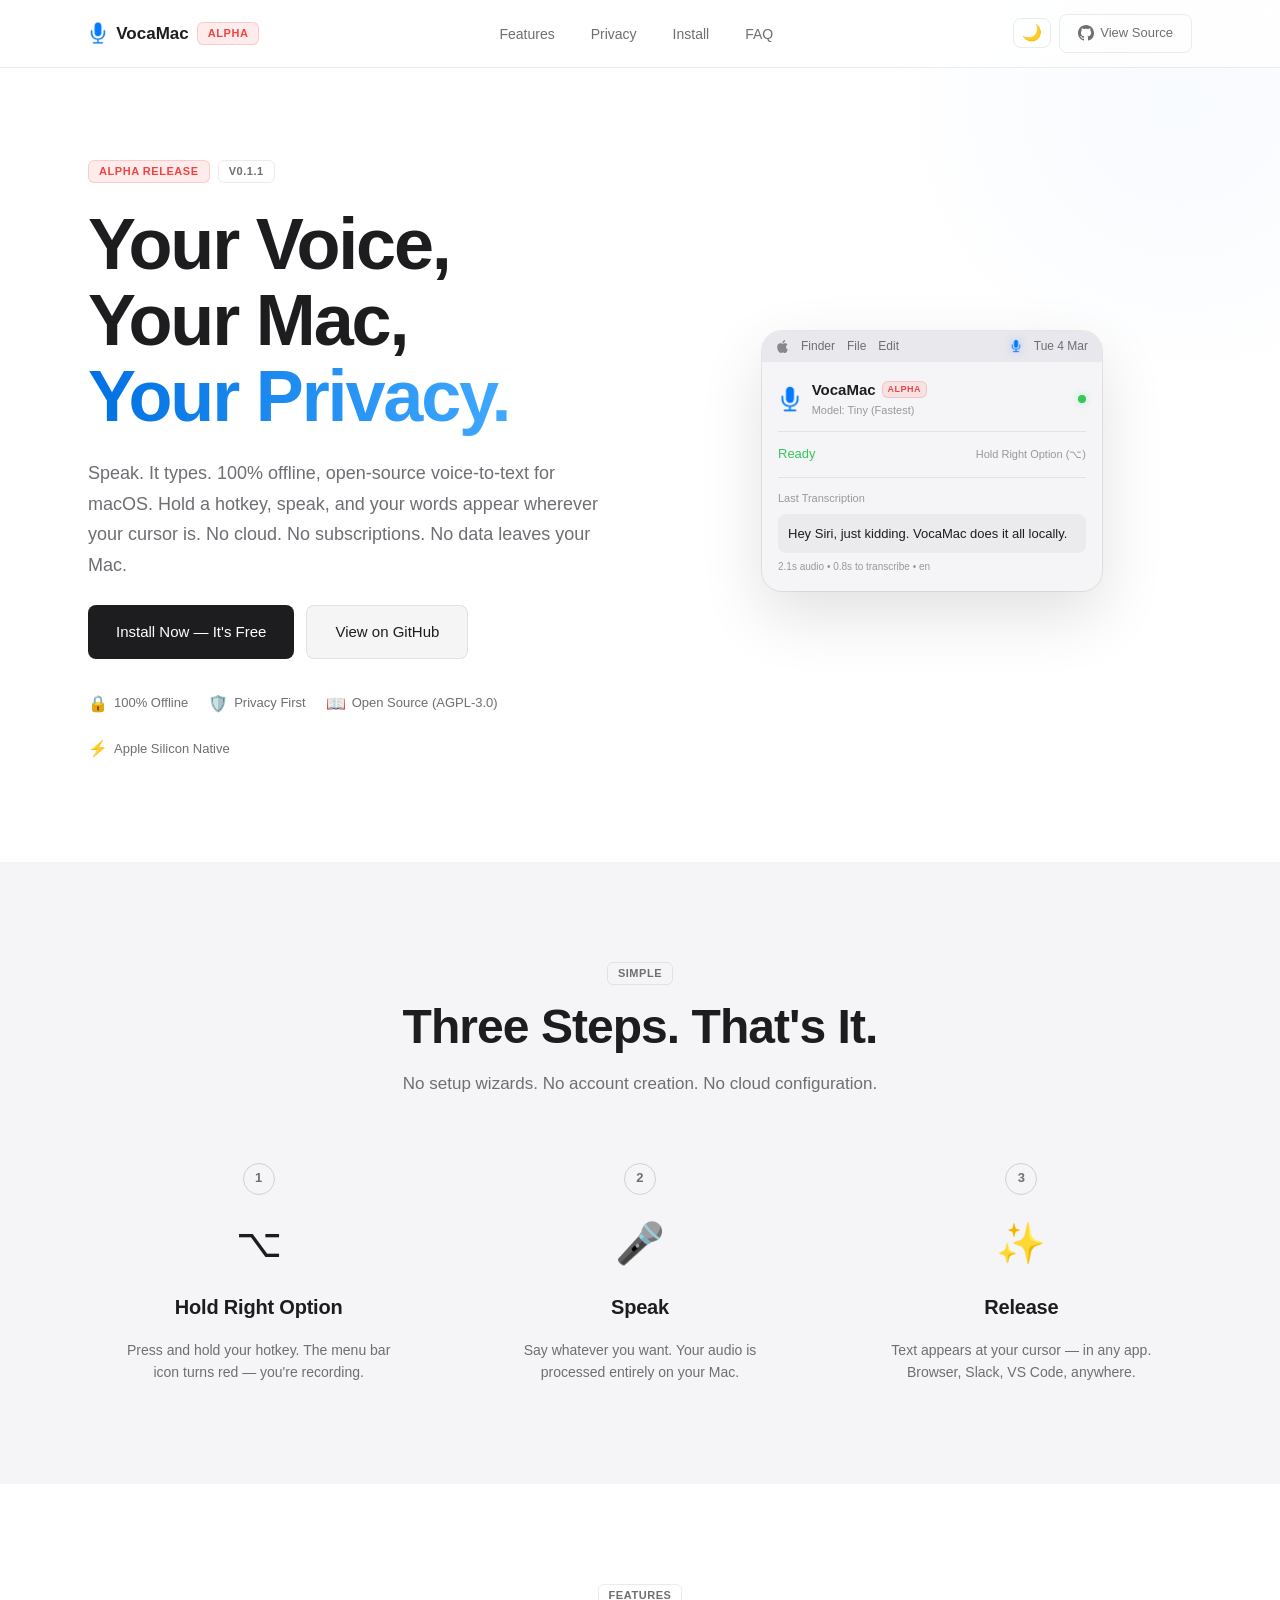
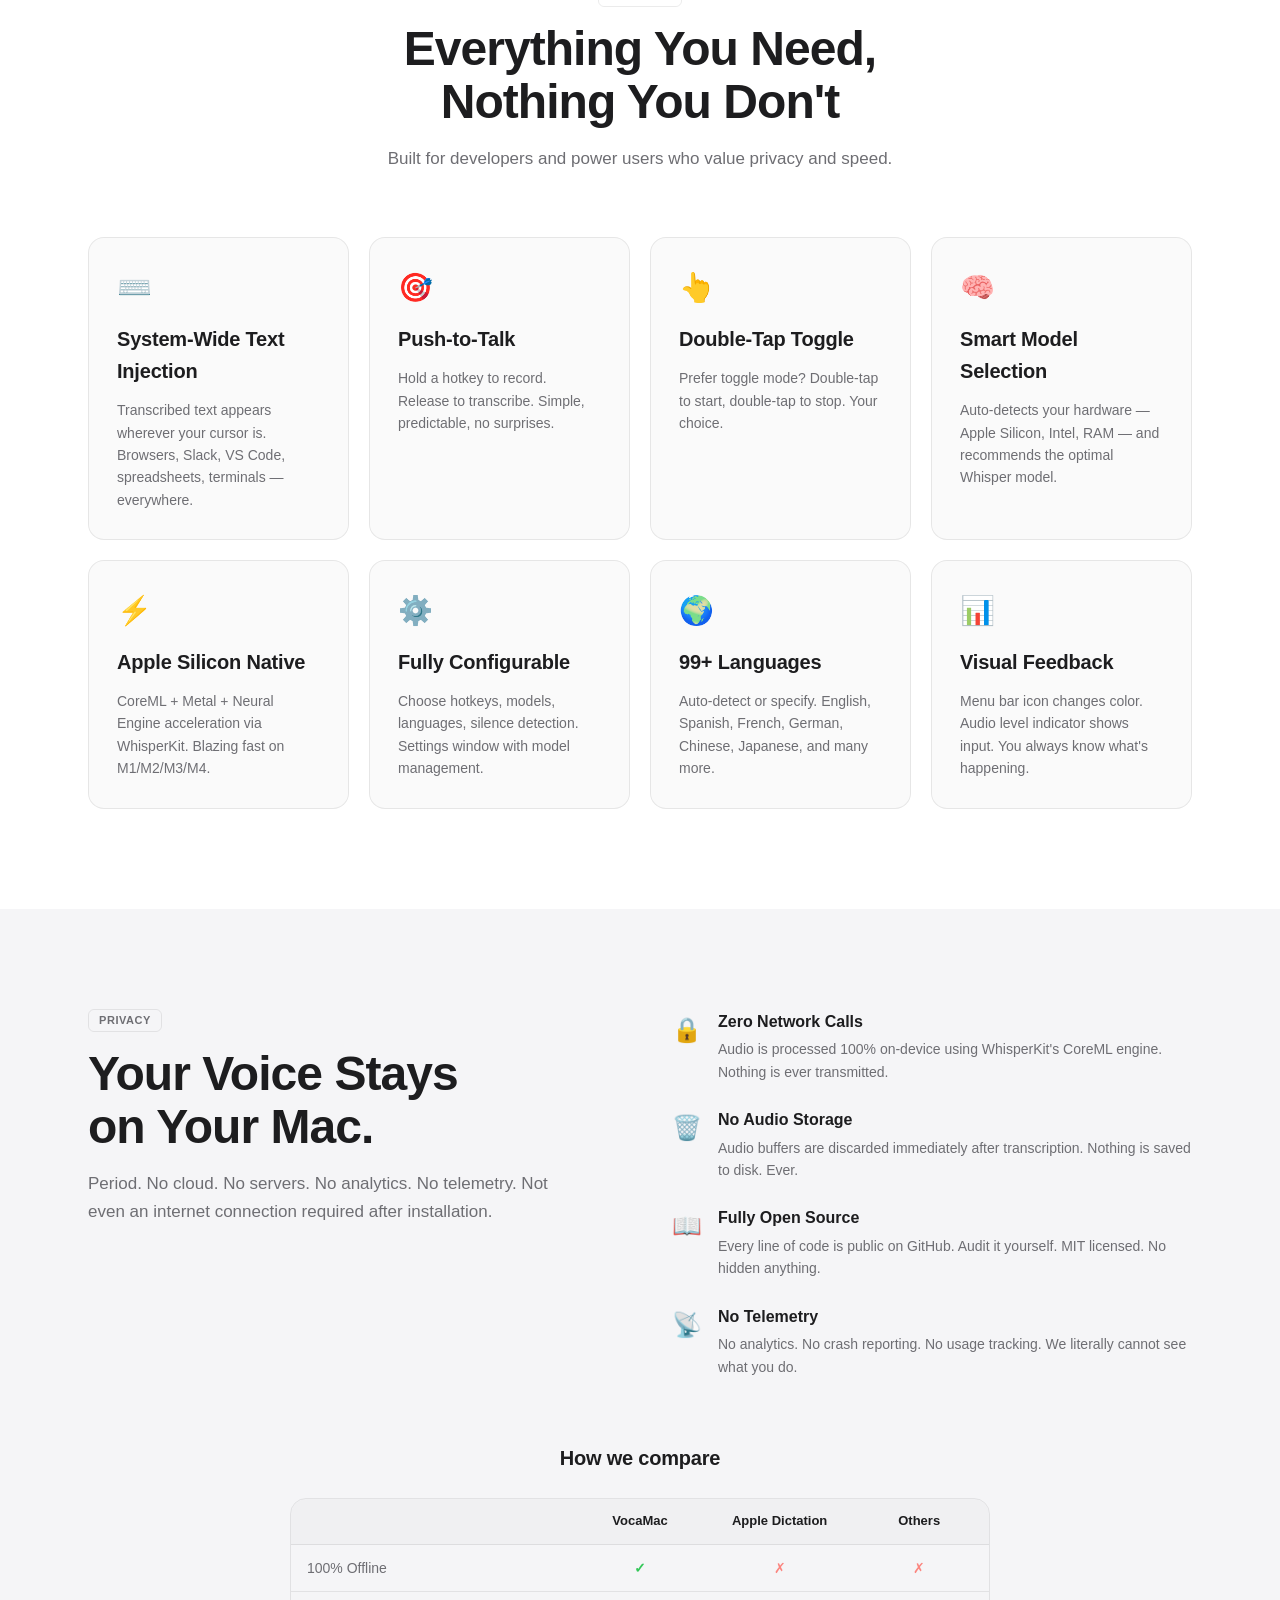
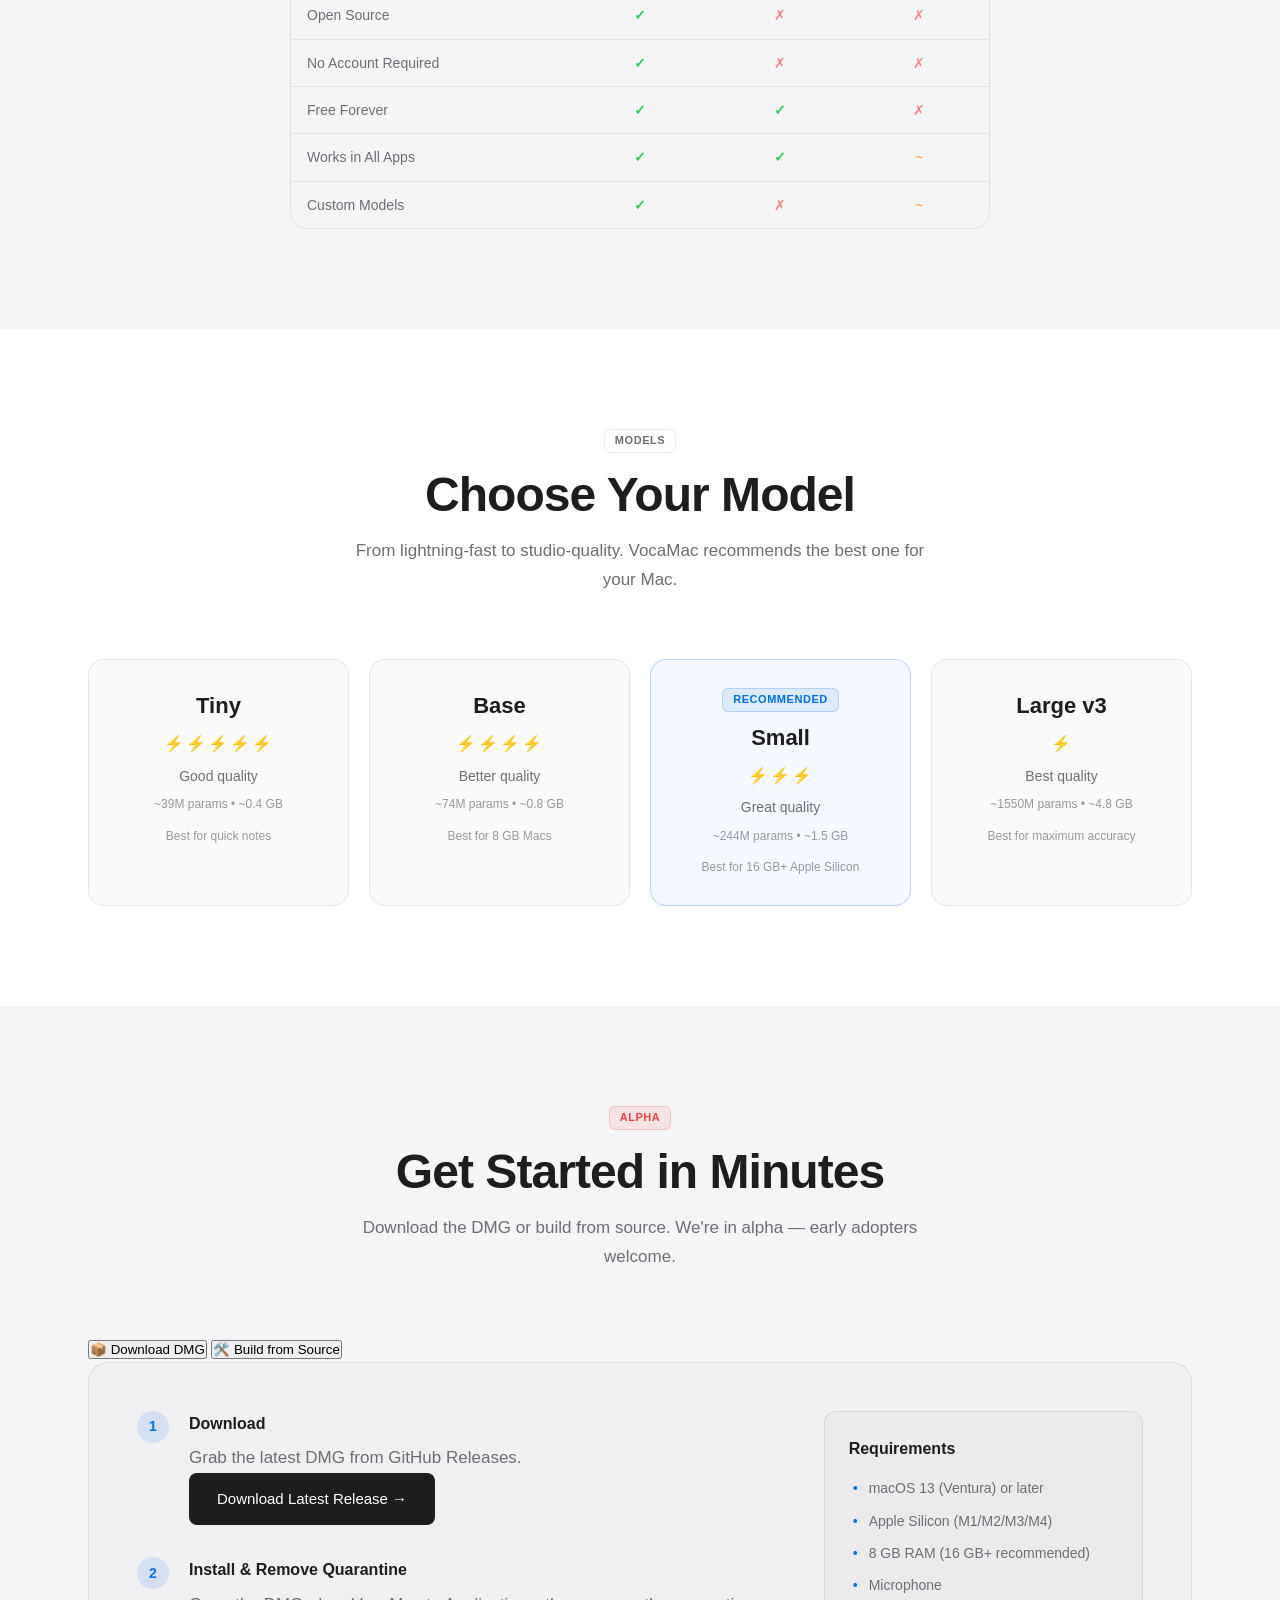
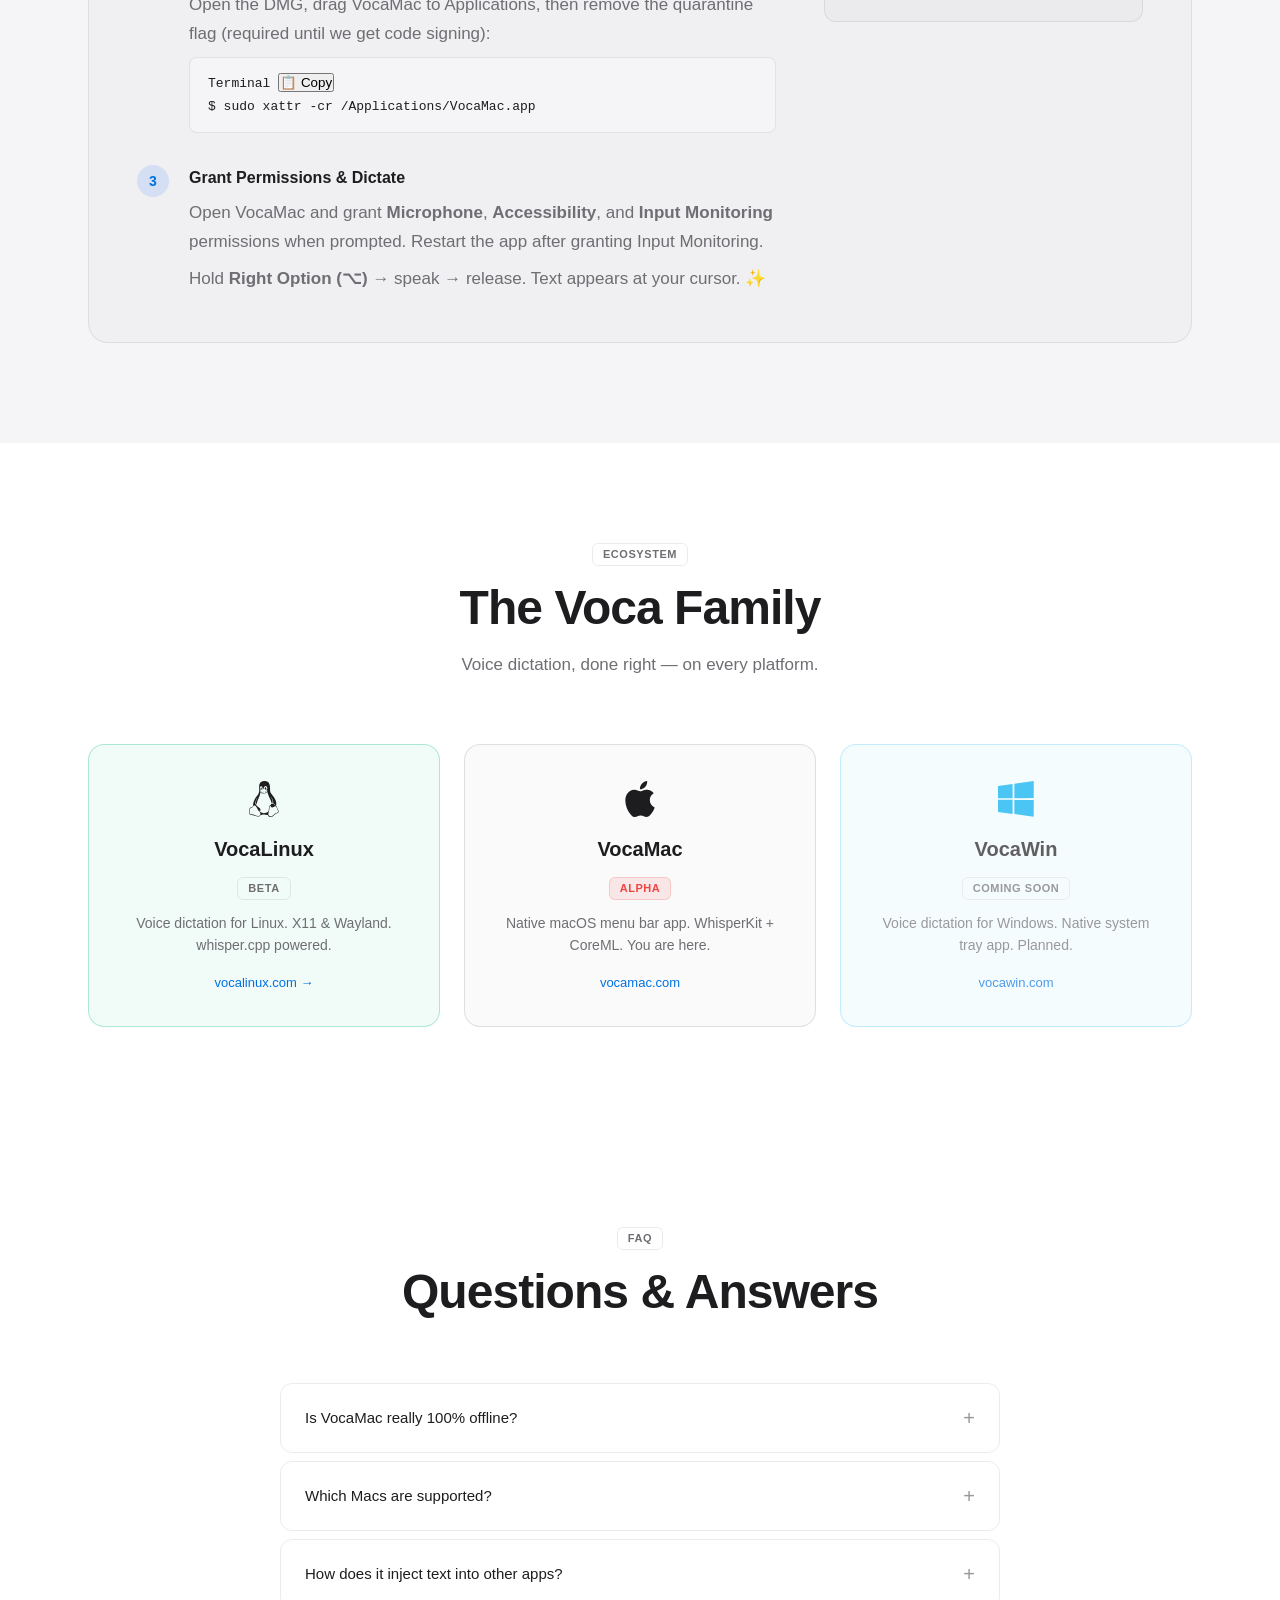
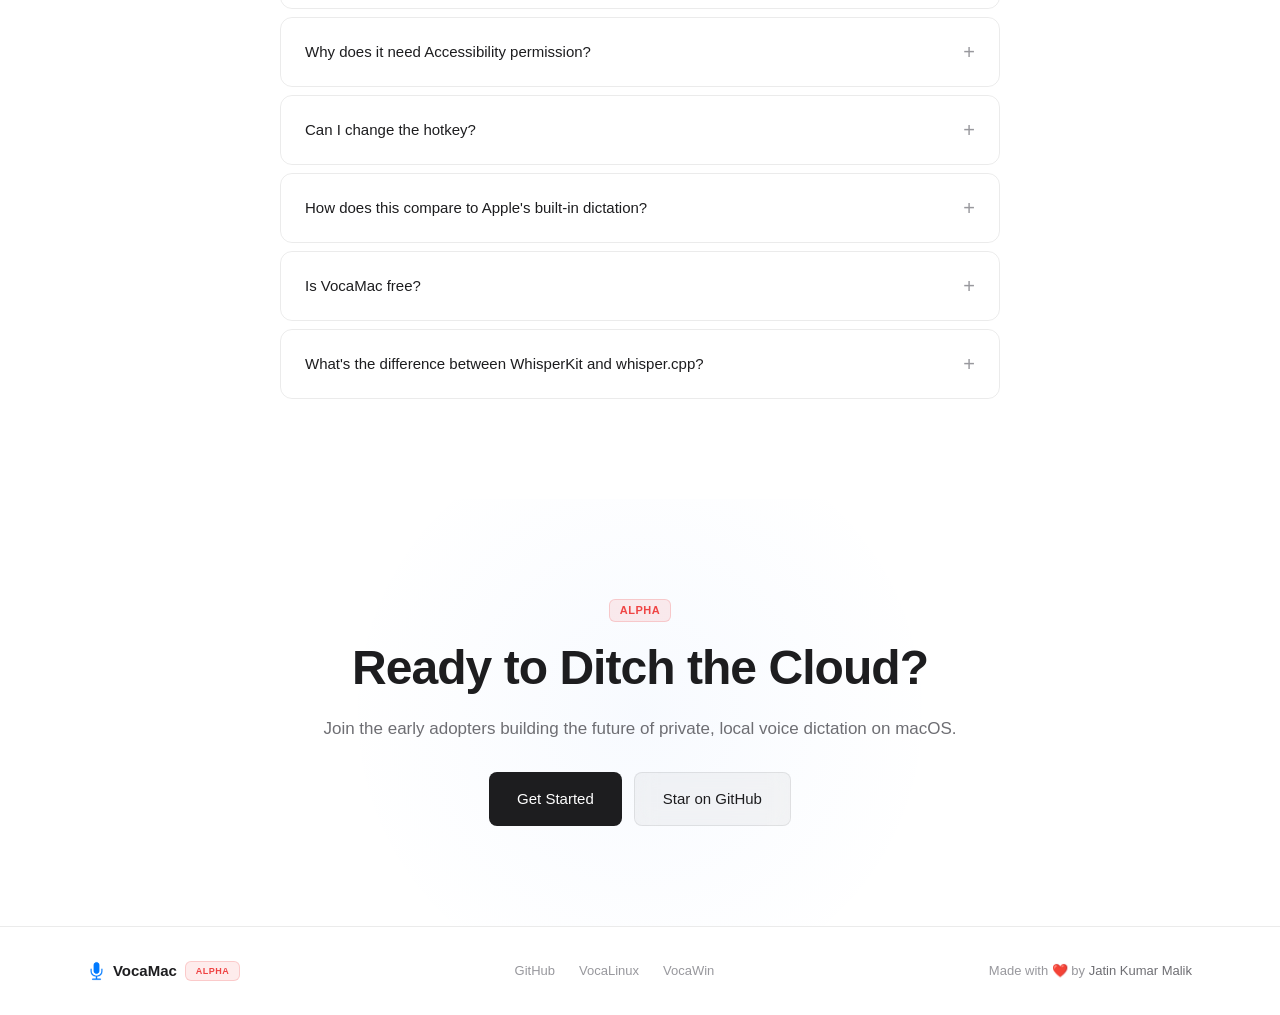
==== commit 4f5ef4fb: "ui: auto-fetch latest version from GitHub Releases API Version badge in hero section now fetches the" ====
--- a/web/index.html
+++ b/web/index.html
@@ -120,10 +120,11 @@
             <div class="hero__content">
                 <div class="hero__badges">
                     <span class="badge badge--alpha">ALPHA RELEASE</span>
-                    <span class="badge badge--outline">v0.1.0</span>
+                    <span class="badge badge--outline" id="version-badge">v0.1.1</span>
                 </div>
                 <h1 class="hero__headline">
-                    Your Voice, Your Mac,<br>
+                    Your Voice,<br>
+                    Your Mac,<br>
                     <span class="text-gradient">Your Privacy.</span>
                 </h1>
                 <p class="hero__subtext">
@@ -422,34 +423,55 @@
             <div class="section-header">
                 <span class="badge badge--alpha">ALPHA</span>
                 <h2>Get Started in Minutes</h2>
-                <p class="text-secondary">Build from source. We're in alpha — early adopters welcome.</p>
-            </div>
-            <div class="install__card">
+                <p class="text-secondary">Download the DMG or build from source. We're in alpha — early adopters welcome.</p>
+            </div>
+
+            <!-- Install Options Tabs -->
+            <div class="install__tabs" role="tablist">
+                <button class="install__tab install__tab--active" role="tab" aria-selected="true" onclick="switchInstallTab('dmg', this)">📦 Download DMG</button>
+                <button class="install__tab" role="tab" aria-selected="false" onclick="switchInstallTab('source', this)">🛠️ Build from Source</button>
+            </div>
+
+            <!-- DMG Option -->
+            <div class="install__card" id="install-dmg">
                 <div class="install__steps">
-                    <div class="install__step">
+                    <div class="install__step visible">
                         <div class="install__step-num">1</div>
                         <div>
-                            <h4>Clone & Build</h4>
+                            <h4>Download</h4>
+                            <p class="text-secondary">Grab the latest DMG from GitHub Releases.</p>
+                            <a href="https://github.com/jatinkrmalik/vocamac/releases/latest" class="button button--primary install__download-btn" target="_blank" rel="noopener">
+                                Download Latest Release →
+                            </a>
+                        </div>
+                    </div>
+                    <div class="install__step visible">
+                        <div class="install__step-num">2</div>
+                        <div>
+                            <h4>Install &amp; Remove Quarantine</h4>
+                            <p class="text-secondary">Open the DMG, drag VocaMac to Applications, then remove the quarantine flag (required until we get code signing):</p>
                             <div class="code-block">
-                                <code>git clone https://github.com/jatinkrmalik/vocamac.git<br>cd vocamac<br>./scripts/install.sh</code>
+                                <div class="code-block__titlebar">
+                                    <div class="code-block__dots">
+                                        <span class="code-block__dot code-block__dot--red"></span>
+                                        <span class="code-block__dot code-block__dot--yellow"></span>
+                                        <span class="code-block__dot code-block__dot--green"></span>
+                                    </div>
+                                    <span class="code-block__title">Terminal</span>
+                                    <button class="code-block__copy" onclick="copyCode(this)">📋 Copy</button>
+                                </div>
+                                <div class="code-block__body">
+                                    <code><span class="prompt">$ </span>sudo xattr -cr /Applications/VocaMac.app</code>
+                                </div>
                             </div>
                         </div>
                     </div>
-                    <div class="install__step">
-                        <div class="install__step-num">2</div>
-                        <div>
-                            <h4>Grant Permissions</h4>
-                            <p class="text-secondary">System Settings → Privacy & Security → grant <strong>Accessibility</strong>, <strong>Input Monitoring</strong>, and <strong>Microphone</strong> to Terminal.</p>
-                        </div>
-                    </div>
-                    <div class="install__step">
+                    <div class="install__step visible">
                         <div class="install__step-num">3</div>
                         <div>
-                            <h4>Launch & Dictate</h4>
-                            <div class="code-block">
-                                <code>vocamac &</code>
-                            </div>
-                            <p class="text-secondary" style="margin-top: 8px;">Hold <strong>Right Option (⌥)</strong> → speak → release. Text appears at your cursor.</p>
+                            <h4>Grant Permissions &amp; Dictate</h4>
+                            <p class="text-secondary">Open VocaMac and grant <strong>Microphone</strong>, <strong>Accessibility</strong>, and <strong>Input Monitoring</strong> permissions when prompted. Restart the app after granting Input Monitoring.</p>
+                            <p class="text-secondary" style="margin-top: 8px;">Hold <strong>Right Option (⌥)</strong> → speak → release. Text appears at your cursor. ✨</p>
                         </div>
                     </div>
                 </div>
@@ -457,7 +479,54 @@
                     <h4>Requirements</h4>
                     <ul>
                         <li>macOS 13 (Ventura) or later</li>
-                        <li>Xcode 15+ or Swift 5.9+ toolchain</li>
+                        <li>Apple Silicon (M1/M2/M3/M4)</li>
+                        <li>8 GB RAM (16 GB+ recommended)</li>
+                        <li>Microphone</li>
+                    </ul>
+                </div>
+            </div>
+
+            <!-- Source Option (hidden by default) -->
+            <div class="install__card" id="install-source" style="display: none;">
+                <div class="install__steps">
+                    <div class="install__step visible">
+                        <div class="install__step-num">1</div>
+                        <div>
+                            <h4>Clone &amp; Install</h4>
+                            <div class="code-block">
+                                <div class="code-block__titlebar">
+                                    <div class="code-block__dots">
+                                        <span class="code-block__dot code-block__dot--red"></span>
+                                        <span class="code-block__dot code-block__dot--yellow"></span>
+                                        <span class="code-block__dot code-block__dot--green"></span>
+                                    </div>
+                                    <span class="code-block__title">Terminal</span>
+                                    <button class="code-block__copy" onclick="copyCode(this)">📋 Copy</button>
+                                </div>
+                                <div class="code-block__body">
+                                    <code><span class="prompt">$ </span>git clone https://github.com/jatinkrmalik/vocamac.git
+<span class="prompt">$ </span>cd vocamac
+<span class="prompt">$ </span>make install</code>
+                                </div>
+                            </div>
+                            <p class="text-secondary" style="margin-top: 8px;">Builds VocaMac, installs to <strong>/Applications</strong>, and launches it. That's it.</p>
+                        </div>
+                    </div>
+                    <div class="install__step visible">
+                        <div class="install__step-num">2</div>
+                        <div>
+                            <h4>Grant Permissions &amp; Dictate</h4>
+                            <p class="text-secondary">Grant <strong>Microphone</strong>, <strong>Accessibility</strong>, and <strong>Input Monitoring</strong> permissions when prompted. Restart the app after granting Input Monitoring.</p>
+                            <p class="text-secondary" style="margin-top: 8px;">Hold <strong>Right Option (⌥)</strong> → speak → release. Text appears at your cursor. ✨</p>
+                        </div>
+                    </div>
+                </div>
+                <div class="install__requirements">
+                    <h4>Requirements</h4>
+                    <ul>
+                        <li>macOS 13 (Ventura) or later</li>
+                        <li>Apple Silicon (M1/M2/M3/M4)</li>
+                        <li>Xcode 15+ or Swift 5.9+</li>
                         <li>8 GB RAM (16 GB+ recommended)</li>
                         <li>Microphone</li>
                     </ul>
@@ -644,9 +713,51 @@
             });
         }, { threshold: 0.1 });
 
-        document.querySelectorAll('.feature-card, .step, .privacy__point, .model-card, .family-card, .faq__item, .install__step').forEach(el => {
+        document.querySelectorAll('.feature-card, .step, .privacy__point, .model-card, .family-card, .faq__item').forEach(el => {
             observer.observe(el);
         });
+
+        // ========== Fetch Latest Version ==========
+        fetch('https://api.github.com/repos/jatinkrmalik/vocamac/releases/latest')
+            .then(r => r.json())
+            .then(data => {
+                if (data.tag_name) {
+                    document.getElementById('version-badge').textContent = data.tag_name;
+                }
+            })
+            .catch(() => {}); // Silently fall back to hardcoded version
+
+        // ========== Copy Code ==========
+        function copyCode(btn) {
+            const codeBlock = btn.closest('.code-block');
+            const code = codeBlock.querySelector('code').textContent
+                .replace(/^\$ /gm, '')  // Remove prompt symbols
+                .trim();
+            navigator.clipboard.writeText(code).then(() => {
+                btn.innerHTML = '✅ Copied!';
+                btn.classList.add('code-block__copy--copied');
+                setTimeout(() => {
+                    btn.innerHTML = '📋 Copy';
+                    btn.classList.remove('code-block__copy--copied');
+                }, 2000);
+            });
+        }
+
+        // ========== Install Tabs ==========
+        function switchInstallTab(tab, btn) {
+            // Hide all panels
+            document.getElementById('install-dmg').style.display = 'none';
+            document.getElementById('install-source').style.display = 'none';
+            // Show selected panel
+            document.getElementById('install-' + tab).style.display = 'grid';
+            // Toggle active tab
+            document.querySelectorAll('.install__tab').forEach(t => {
+                t.classList.remove('install__tab--active');
+                t.setAttribute('aria-selected', 'false');
+            });
+            btn.classList.add('install__tab--active');
+            btn.setAttribute('aria-selected', 'true');
+        }
     </script>
 </body>
 </html>
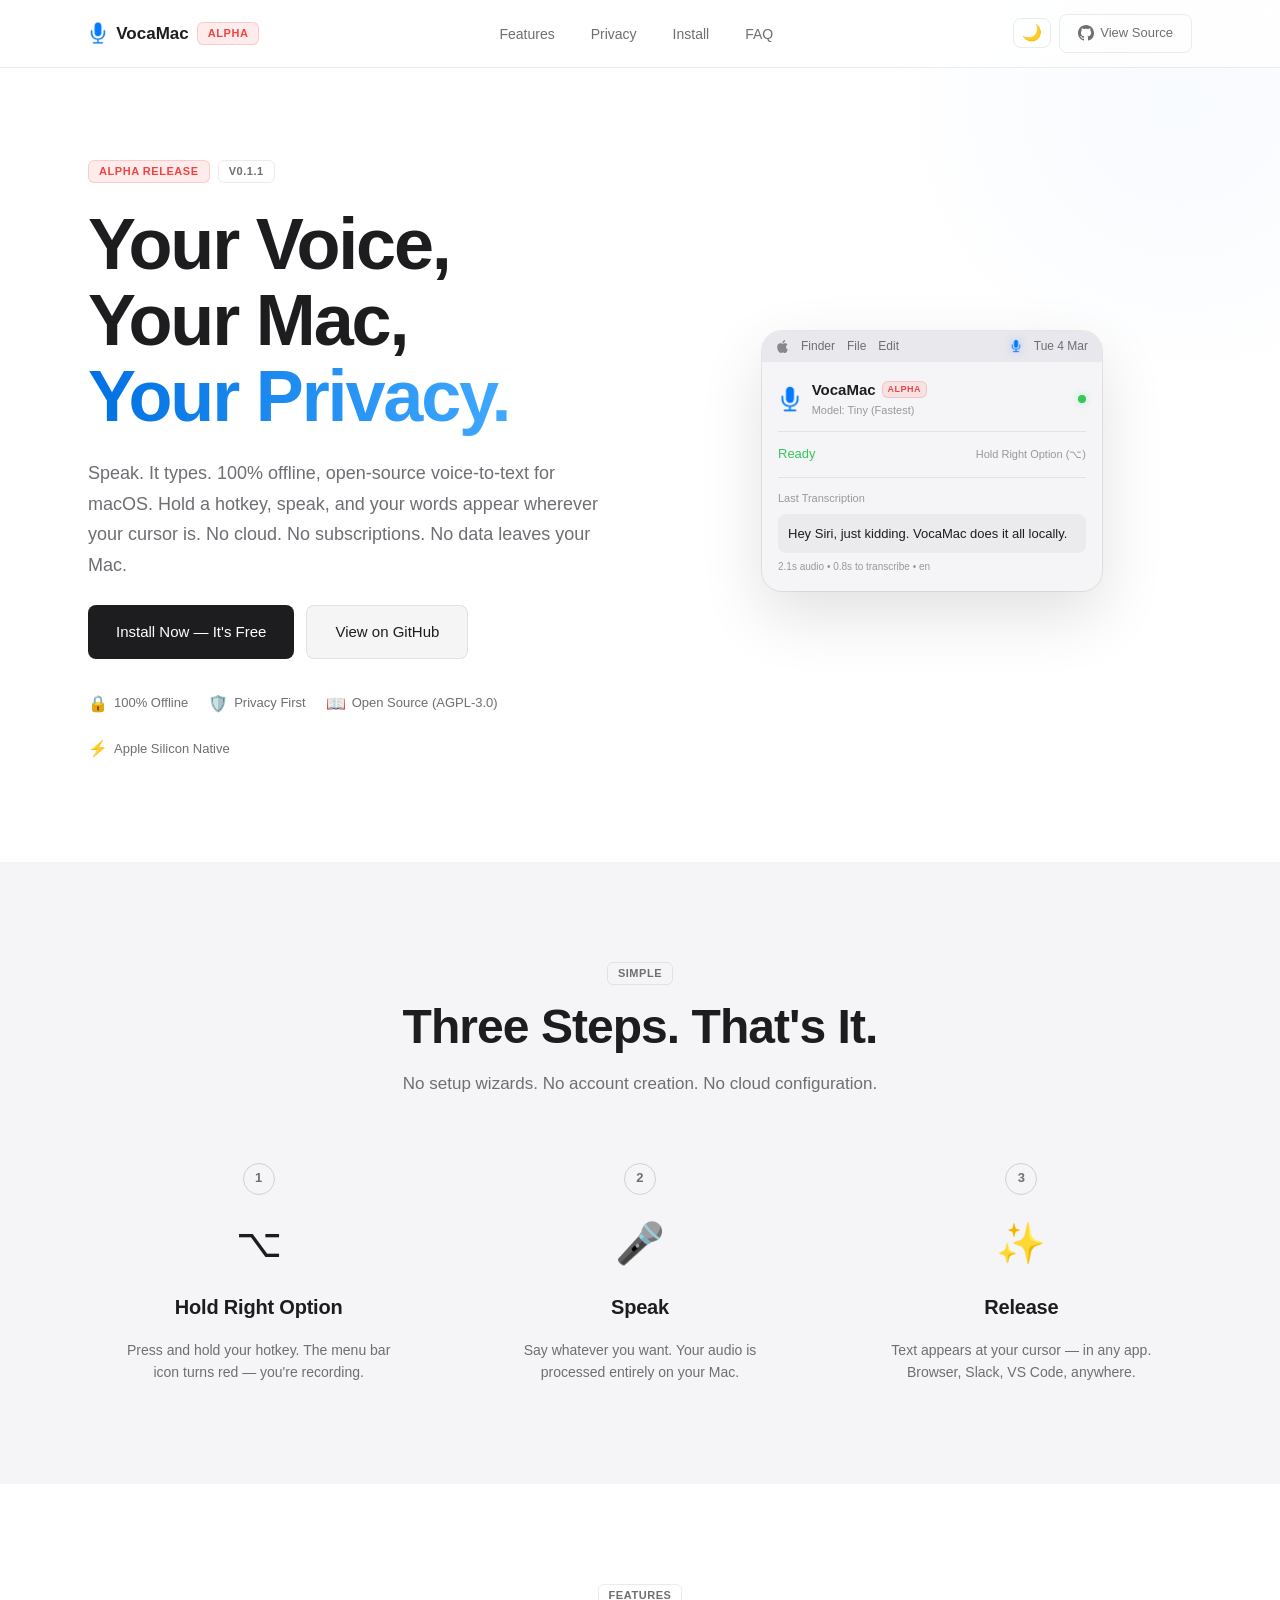
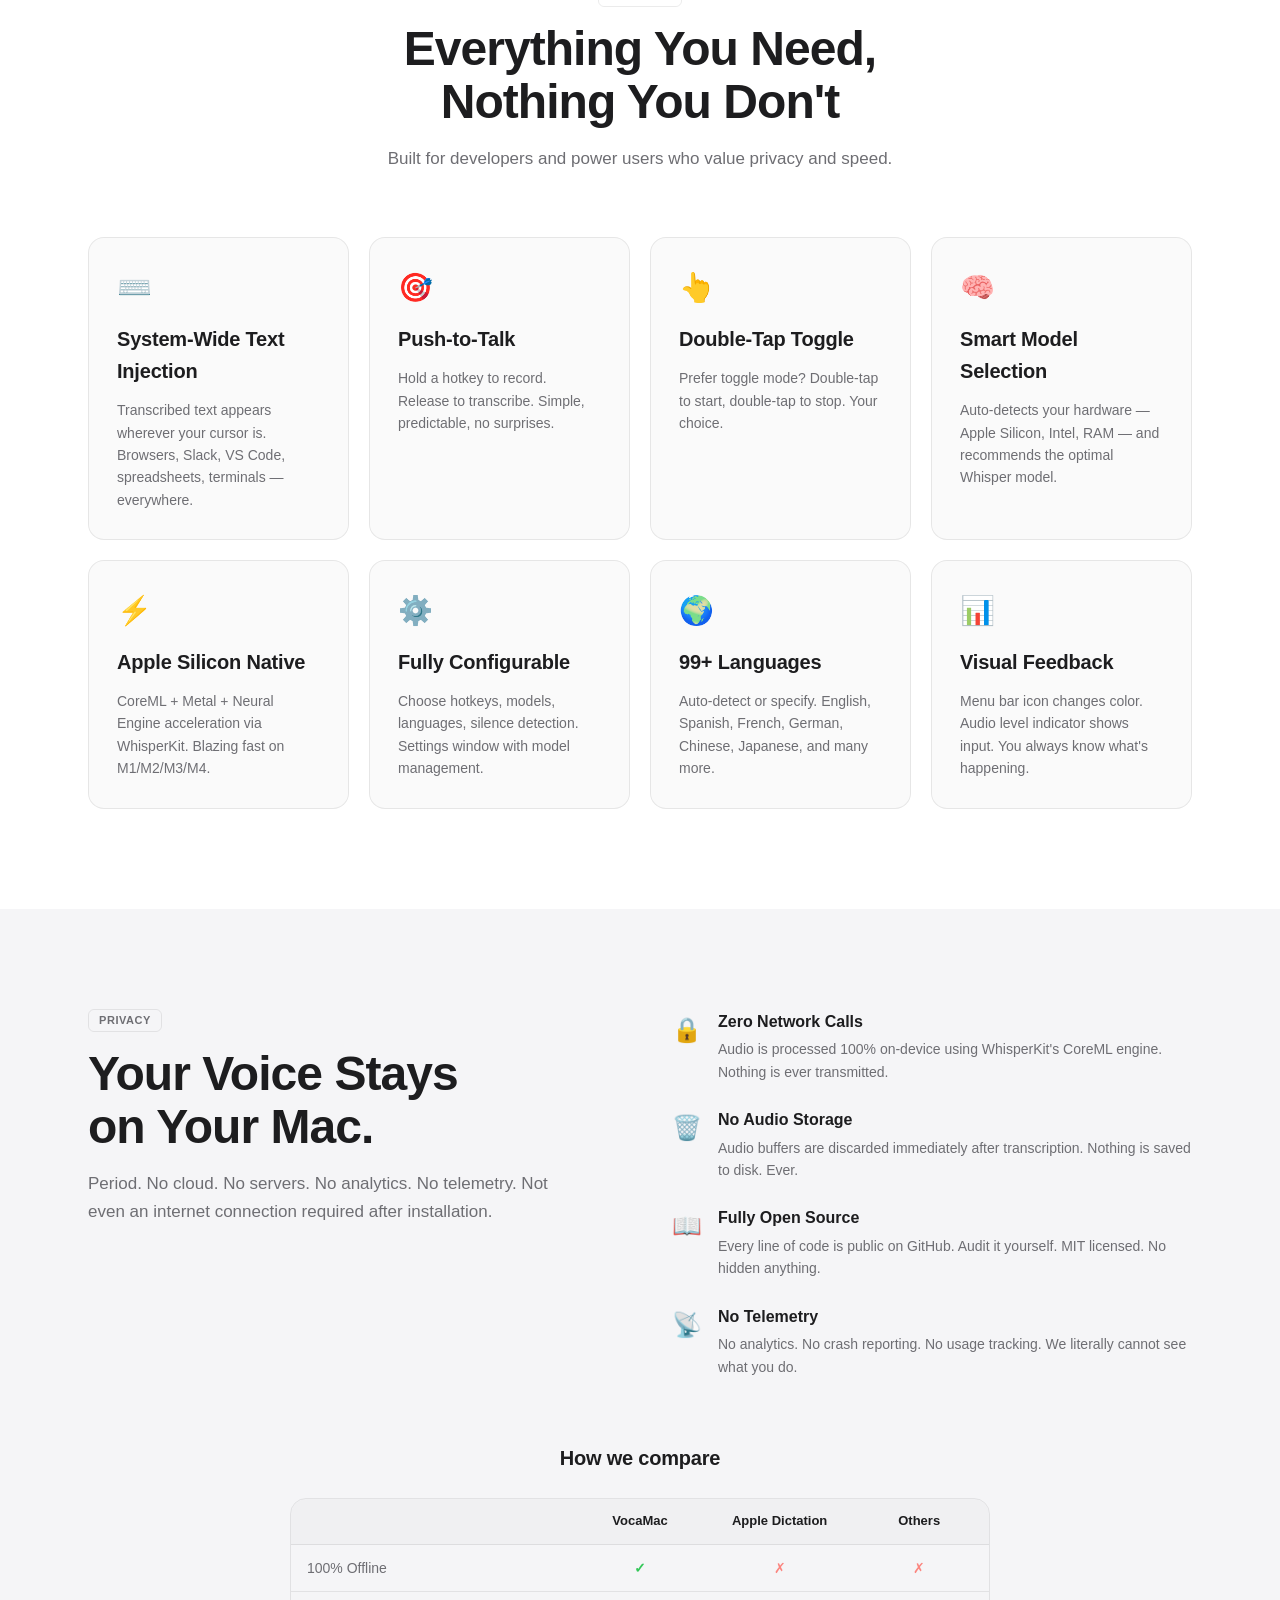
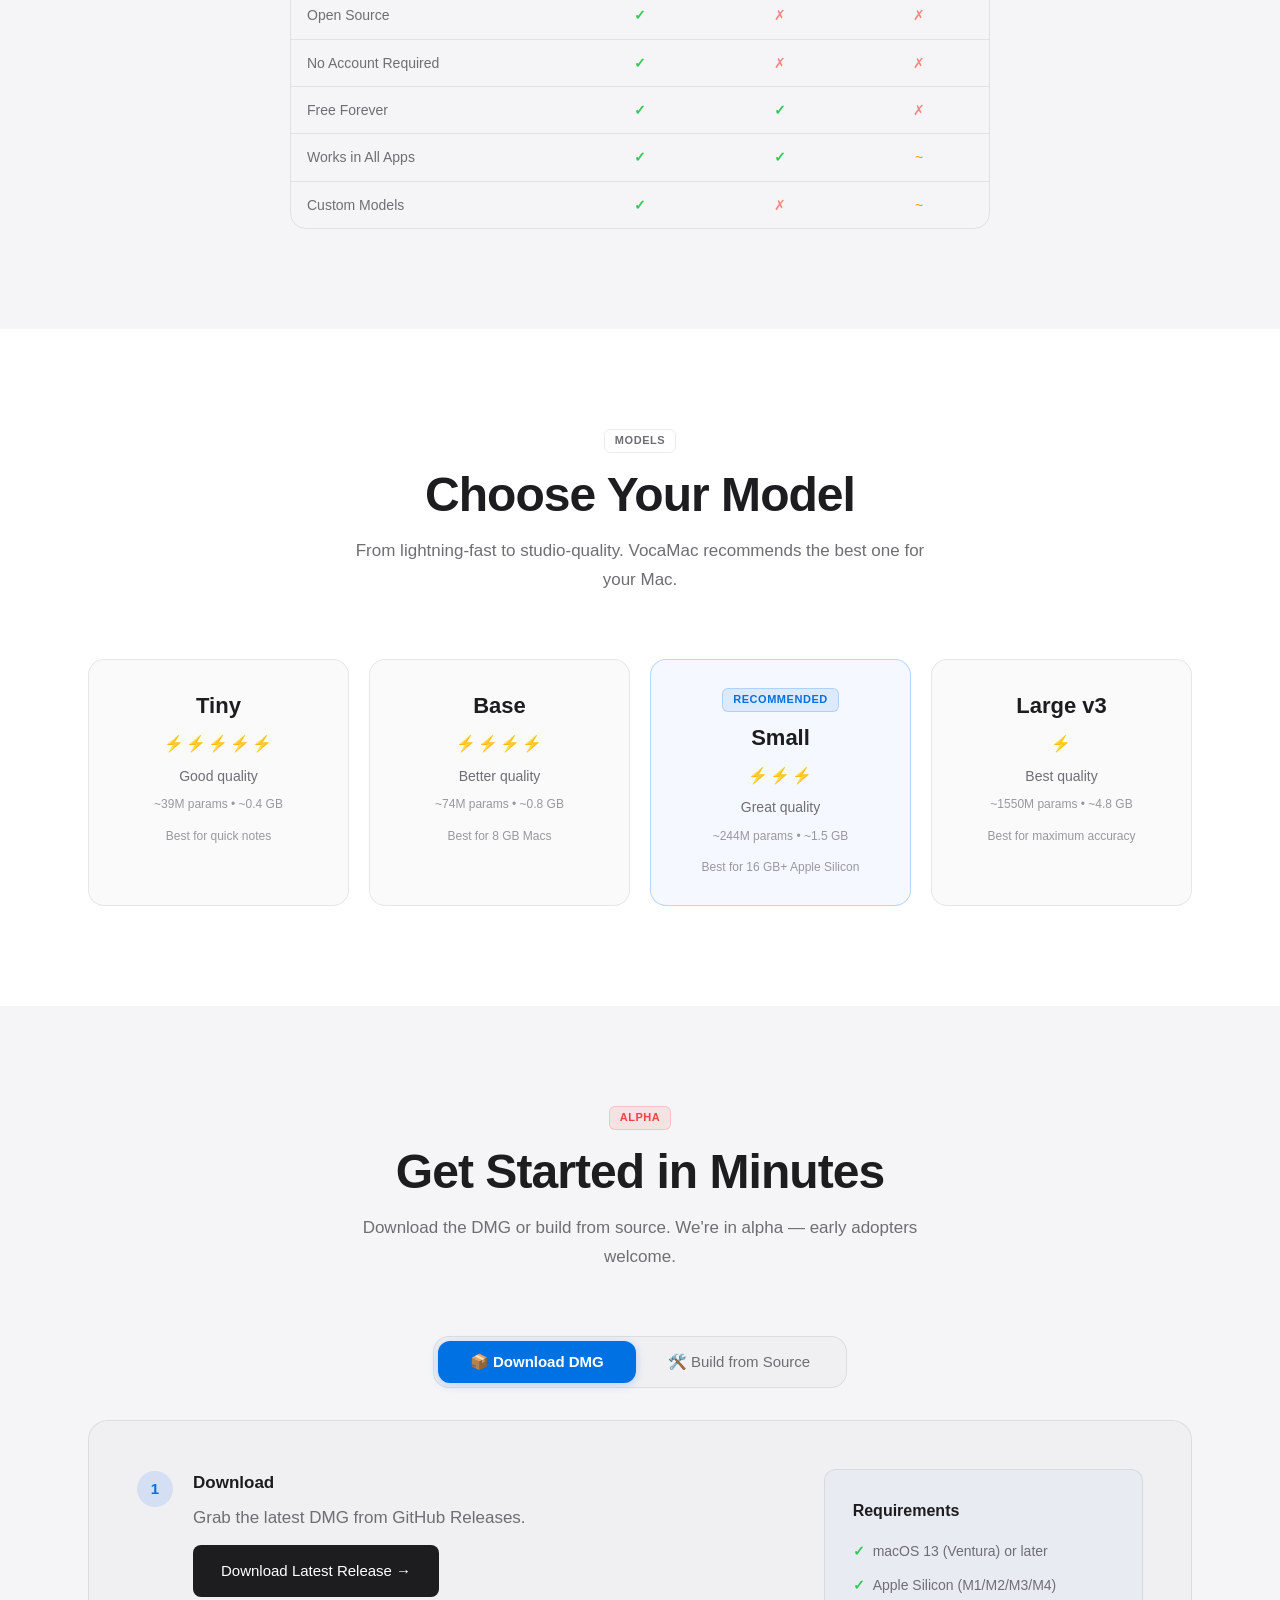
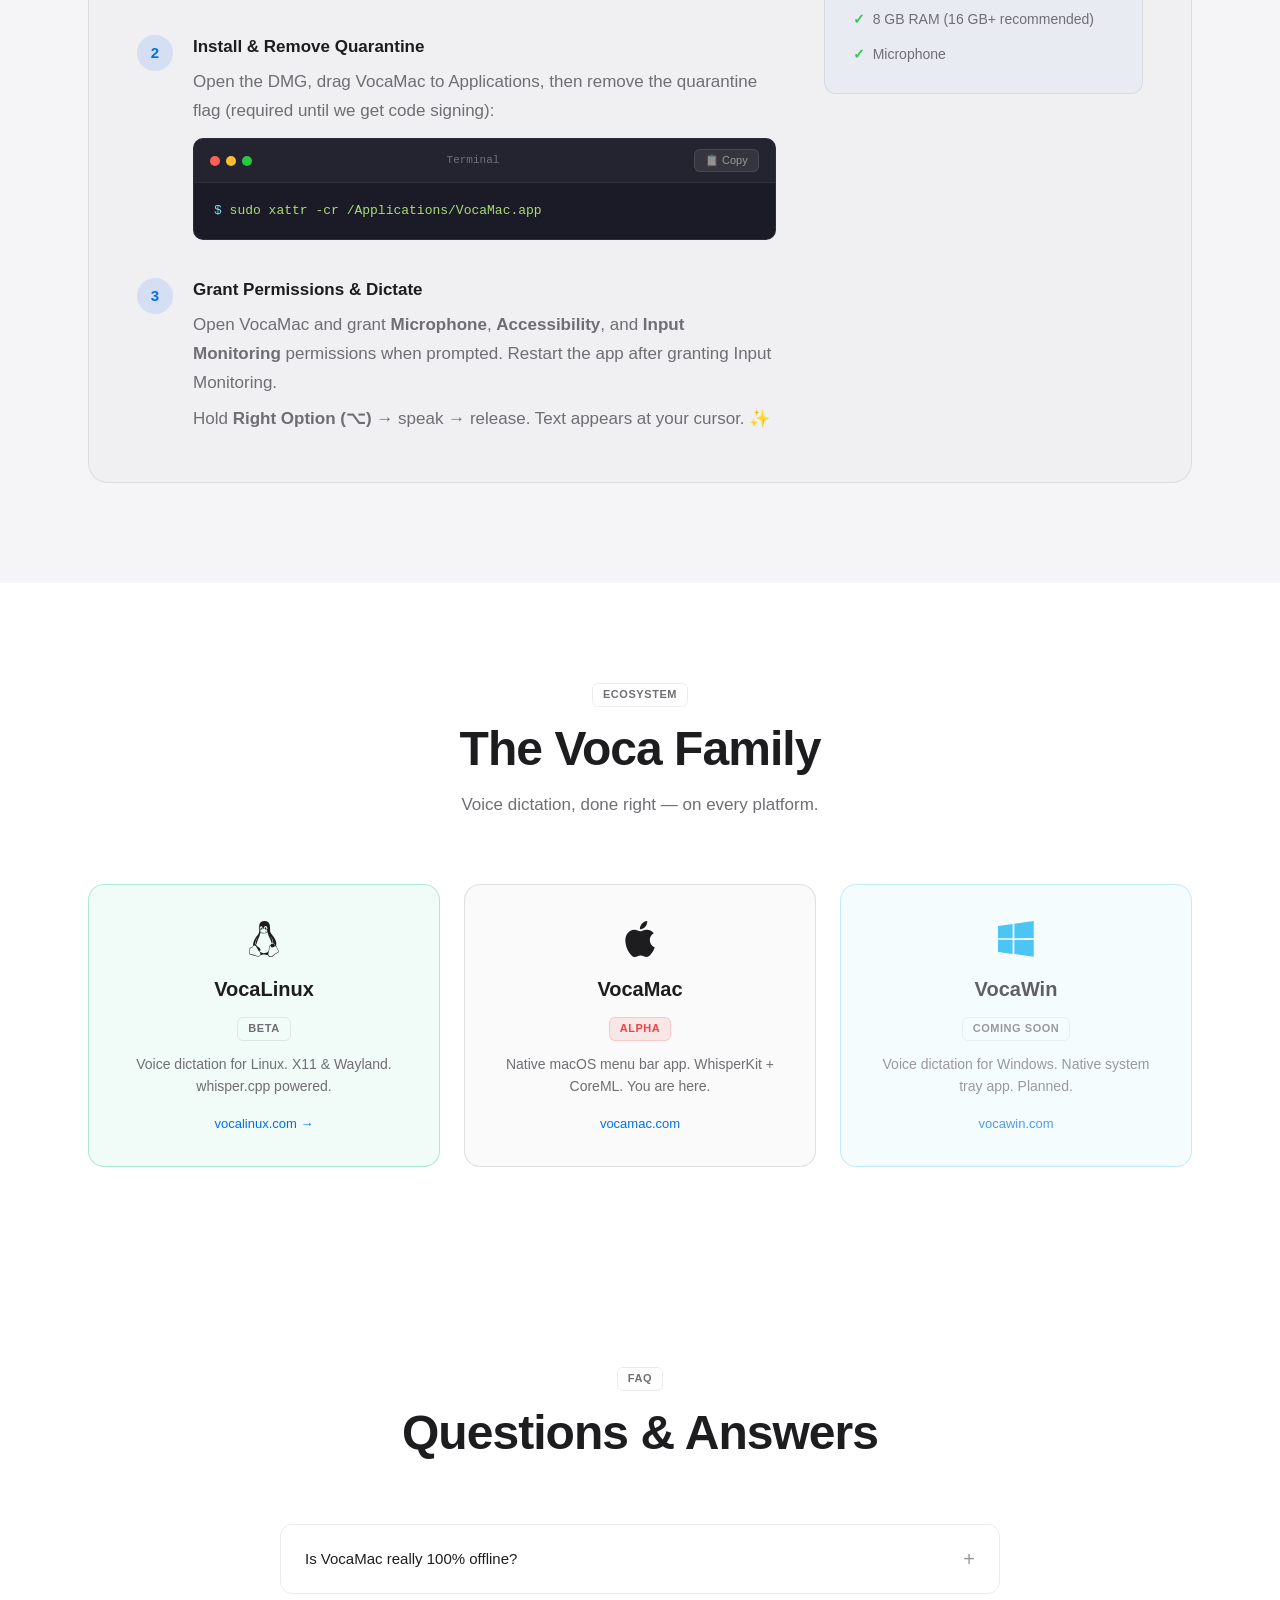
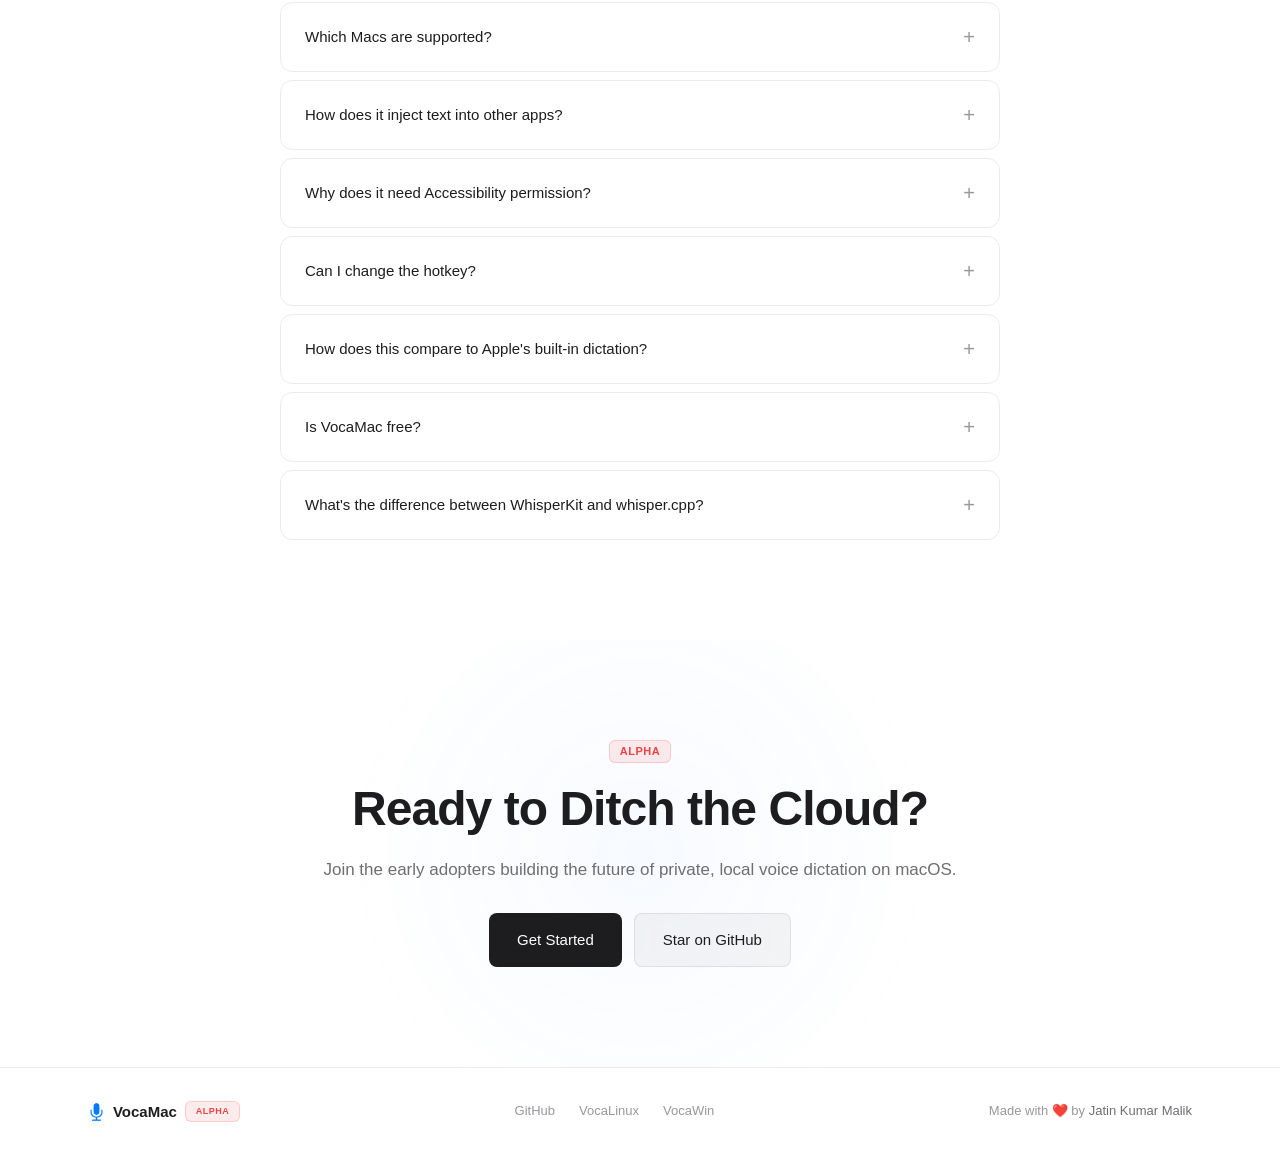
==== commit 8ea94fb6: "ui: show GitHub icon-only button on mobile/tablet navbar Instead of hiding the 'View Source' CTA ent" ====
--- a/web/index.html
+++ b/web/index.html
@@ -105,7 +105,7 @@
                 </button>
                 <a href="https://github.com/jatinkrmalik/vocamac" class="navbar__cta" target="_blank" rel="noopener">
                     <svg width="16" height="16" viewBox="0 0 16 16" fill="currentColor" style="vertical-align: -2px; margin-right: 6px;"><path d="M8 0C3.58 0 0 3.58 0 8c0 3.54 2.29 6.53 5.47 7.59.4.07.55-.17.55-.38 0-.19-.01-.82-.01-1.49-2.01.37-2.53-.49-2.69-.94-.09-.23-.48-.94-.82-1.13-.28-.15-.68-.52-.01-.53.63-.01 1.08.58 1.23.82.72 1.21 1.87.87 2.33.66.07-.52.28-.87.51-1.07-1.78-.2-3.64-.89-3.64-3.95 0-.87.31-1.59.82-2.15-.08-.2-.36-1.02.08-2.12 0 0 .67-.21 2.2.82.64-.18 1.32-.27 2-.27.68 0 1.36.09 2 .27 1.53-1.04 2.2-.82 2.2-.82.44 1.1.16 1.92.08 2.12.51.56.82 1.27.82 2.15 0 3.07-1.87 3.75-3.65 3.95.29.25.54.73.54 1.48 0 1.07-.01 1.93-.01 2.2 0 .21.15.46.55.38A8.013 8.013 0 0016 8c0-4.42-3.58-8-8-8z"/></svg>
-                    View Source
+                    <span class="navbar__cta-text">View Source</span>
                 </a>
             </div>
             <button class="navbar__toggle" aria-label="Menu">
--- a/web/style.css
+++ b/web/style.css
@@ -515,6 +515,42 @@
 
 /* ========== Install ========== */
 .install { background: var(--bg-secondary); }
+.install__tabs {
+    display: flex;
+    justify-content: center;
+    gap: 0;
+    margin-bottom: 32px;
+    background: var(--card-bg);
+    border: 1px solid var(--border-color);
+    border-radius: var(--radius-lg);
+    padding: 4px;
+    width: fit-content;
+    margin-left: auto;
+    margin-right: auto;
+}
+.install__tab {
+    padding: 12px 32px;
+    border-radius: var(--radius-md);
+    border: none;
+    background: transparent;
+    color: var(--text-secondary);
+    font-size: 15px;
+    font-weight: 500;
+    cursor: pointer;
+    transition: all 0.3s ease;
+    position: relative;
+}
+.install__tab:hover { color: var(--text-primary); }
+.install__tab--active {
+    background: var(--accent);
+    color: #fff;
+    font-weight: 600;
+    box-shadow: 0 2px 8px rgba(59, 130, 246, 0.3);
+}
+.install__download-btn {
+    margin-top: 12px;
+    display: inline-flex;
+}
 .install__card {
     display: grid;
     grid-template-columns: 2fr 1fr;
@@ -524,7 +560,7 @@
     border: 1px solid var(--border-color);
     background: var(--card-bg);
 }
-.install__steps { display: flex; flex-direction: column; gap: 32px; }
+.install__steps { display: flex; flex-direction: column; gap: 36px; }
 .install__step {
     display: flex;
     gap: 20px;
@@ -535,36 +571,107 @@
 }
 .install__step.visible { opacity: 1; transform: translateY(0); }
 .install__step-num {
-    width: 32px;
-    height: 32px;
+    width: 36px;
+    height: 36px;
     border-radius: 50%;
     background: rgba(59, 130, 246, 0.15);
     color: var(--accent);
     display: flex;
     align-items: center;
     justify-content: center;
-    font-size: 14px;
+    font-size: 15px;
     font-weight: 700;
     flex-shrink: 0;
-}
-.install__step h4 { margin-bottom: 8px; }
+    margin-top: 2px;
+}
+.install__step h4 { margin-bottom: 8px; font-size: 17px; }
 .code-block {
-    background: var(--code-bg);
-    border: 1px solid var(--border-color);
-    border-radius: var(--radius-sm);
-    padding: 14px 18px;
+    background: #1a1b26;
+    border: 1px solid rgba(255, 255, 255, 0.08);
+    border-radius: 10px;
+    margin-top: 12px;
+    max-width: 100%;
+    overflow: hidden;
+}
+.code-block__titlebar {
+    display: flex;
+    align-items: center;
+    justify-content: space-between;
+    padding: 10px 16px;
+    background: rgba(255, 255, 255, 0.04);
+    border-bottom: 1px solid rgba(255, 255, 255, 0.06);
+}
+.code-block__dots {
+    display: flex;
+    gap: 6px;
+}
+.code-block__dot {
+    width: 10px;
+    height: 10px;
+    border-radius: 50%;
+}
+.code-block__dot--red { background: #ff5f56; }
+.code-block__dot--yellow { background: #ffbd2e; }
+.code-block__dot--green { background: #27c93f; }
+.code-block__title {
+    font-size: 11px;
+    color: rgba(255, 255, 255, 0.35);
+    font-family: "SF Mono", Menlo, Monaco, Consolas, monospace;
+}
+.code-block__copy {
+    background: rgba(255, 255, 255, 0.08);
+    border: 1px solid rgba(255, 255, 255, 0.1);
+    border-radius: 6px;
+    color: rgba(255, 255, 255, 0.5);
+    font-size: 11px;
+    padding: 4px 10px;
+    cursor: pointer;
+    transition: all 0.2s ease;
+    font-family: -apple-system, BlinkMacSystemFont, sans-serif;
+    display: flex;
+    align-items: center;
+    gap: 4px;
+}
+.code-block__copy:hover {
+    background: rgba(255, 255, 255, 0.14);
+    color: rgba(255, 255, 255, 0.8);
+    border-color: rgba(255, 255, 255, 0.2);
+}
+.code-block__copy--copied {
+    background: rgba(39, 201, 63, 0.15) !important;
+    color: #27c93f !important;
+    border-color: rgba(39, 201, 63, 0.3) !important;
+}
+.code-block__body {
+    padding: 16px 20px;
+    overflow-x: auto;
+    -webkit-overflow-scrolling: touch;
+}
+.code-block__body code {
     font-family: "SF Mono", Menlo, Monaco, Consolas, monospace;
     font-size: 13px;
-    color: var(--green);
-    overflow-x: auto;
+    color: #a9dc76;
     line-height: 1.8;
-    margin-top: 8px;
-}
-.install__requirements { padding: 24px; background: var(--card-bg); border-radius: var(--radius-md); border: 1px solid var(--border-color); height: fit-content; }
-.install__requirements h4 { margin-bottom: 16px; }
-.install__requirements ul { display: flex; flex-direction: column; gap: 10px; }
+    white-space: pre;
+    display: block;
+}
+.code-block__body code .prompt {
+    color: #78dce8;
+    user-select: none;
+}
+.install__requirements {
+    padding: 28px;
+    background: rgba(59, 130, 246, 0.04);
+    border-radius: var(--radius-md);
+    border: 1px solid var(--border-color);
+    height: fit-content;
+    position: sticky;
+    top: 100px;
+}
+.install__requirements h4 { margin-bottom: 16px; font-size: 16px; }
+.install__requirements ul { display: flex; flex-direction: column; gap: 12px; }
 .install__requirements li { color: var(--text-secondary); font-size: 14px; padding-left: 20px; position: relative; }
-.install__requirements li::before { content: "•"; position: absolute; left: 4px; color: var(--accent); }
+.install__requirements li::before { content: "✓"; position: absolute; left: 0; color: var(--green); font-weight: 600; }
 
 /* ========== Family ========== */
 .family__grid { display: grid; grid-template-columns: repeat(3, 1fr); gap: 24px; }
@@ -687,7 +794,9 @@
     section { padding: 64px 0; }
     .navbar__menu { display: none; position: absolute; top: 100%; left: 0; right: 0; background: var(--navbar-bg); backdrop-filter: blur(20px); flex-direction: column; padding: 20px; gap: 16px; border-bottom: 1px solid var(--border-color); }
     .navbar__menu--open { display: flex; }
-    .navbar__cta { display: none; }
+    .navbar__cta { padding: 8px; min-width: unset; }
+    .navbar__cta-text { display: none; }
+    .navbar__cta svg { margin-right: 0 !important; }
     .navbar__toggle { display: flex; }
     .steps { grid-template-columns: 1fr; gap: 32px; }
     .features__grid { grid-template-columns: 1fr; }
@@ -700,7 +809,13 @@
     .comparison-row { grid-template-columns: 1.5fr 1fr 1fr 1fr; }
     .comparison-row div { padding: 8px 10px; }
     .footer__container { flex-direction: column; gap: 16px; text-align: center; }
-    .install__card { padding: 24px; }
+    .install__card { padding: 24px; grid-template-columns: 1fr; gap: 24px; }
+    .install__tabs { border-radius: var(--radius-md); }
+    .install__tab { padding: 10px 16px; font-size: 13px; }
+    .code-block__body { padding: 12px 14px; }
+    .code-block__body code { font-size: 11px; white-space: pre-wrap; word-break: break-word; }
+    .code-block__titlebar { padding: 8px 12px; }
+    .code-block__title { display: none; }
 }
 
 @media (max-width: 480px) {
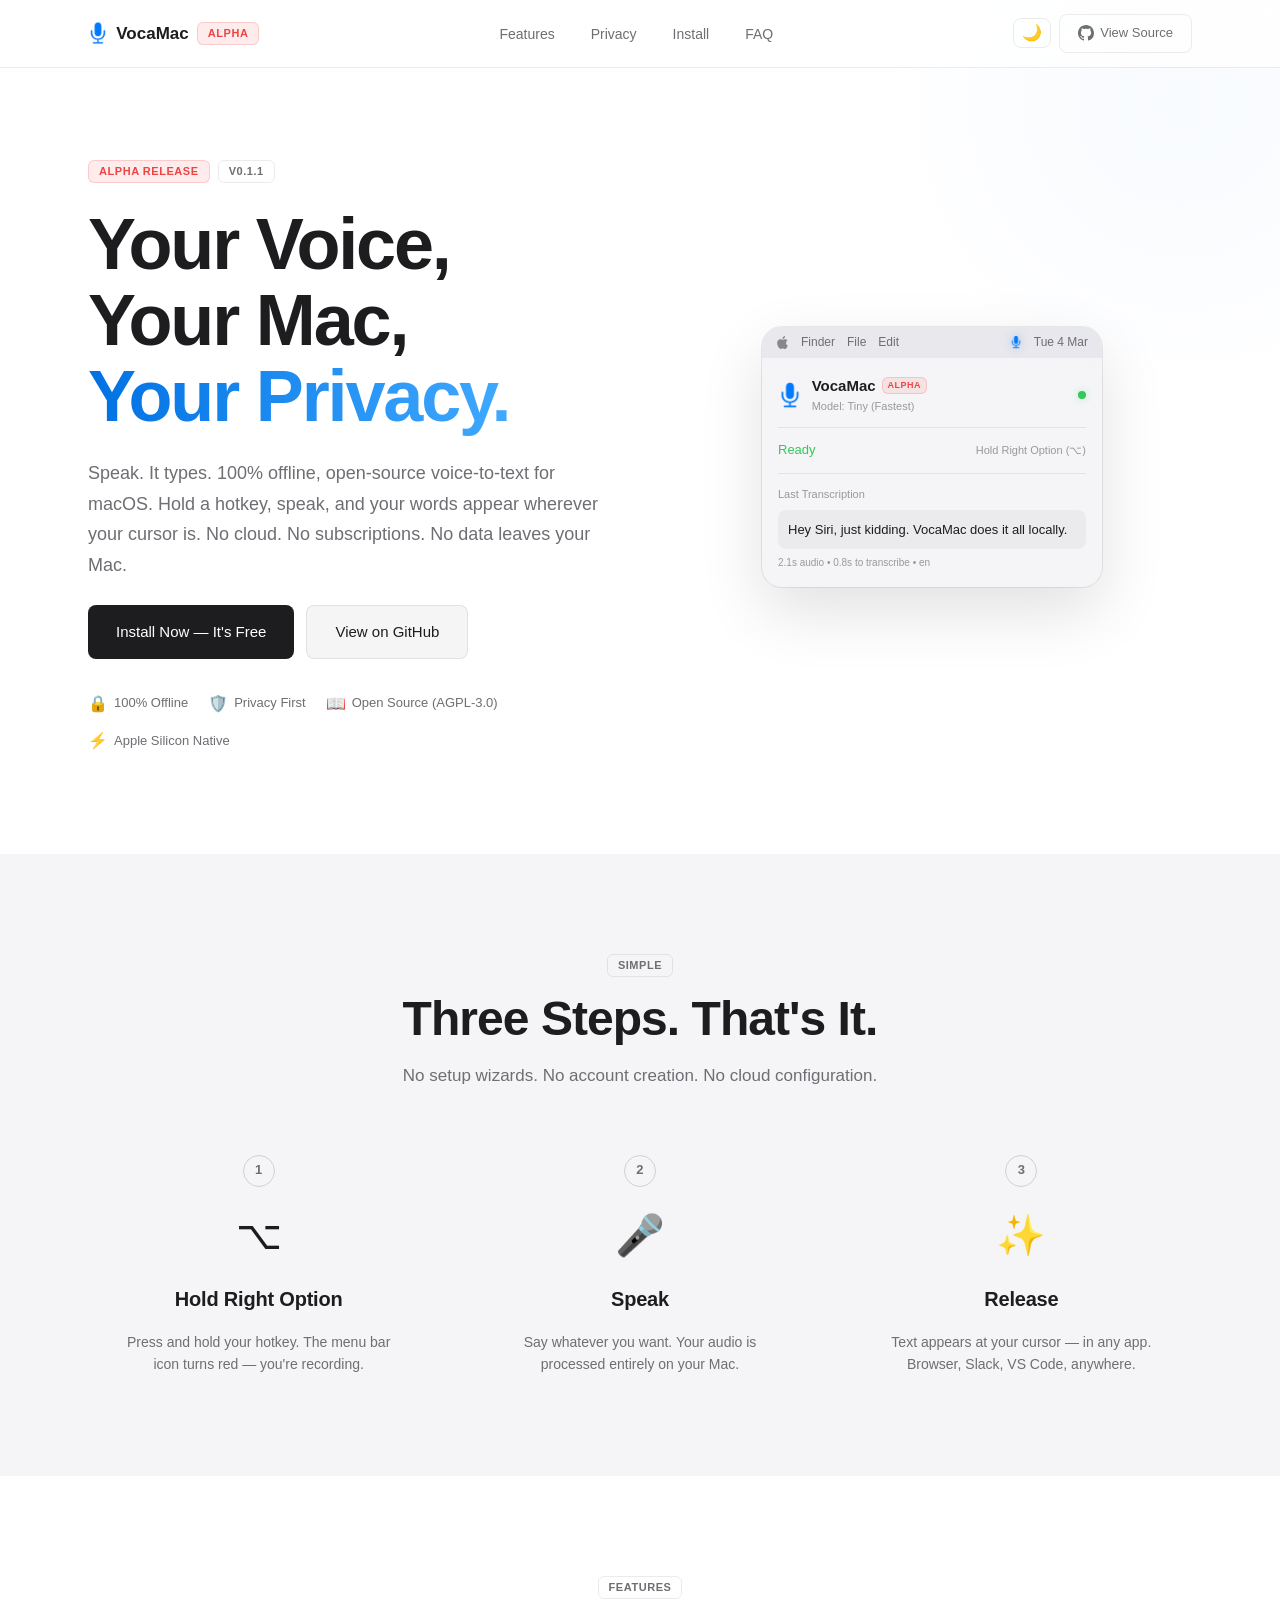
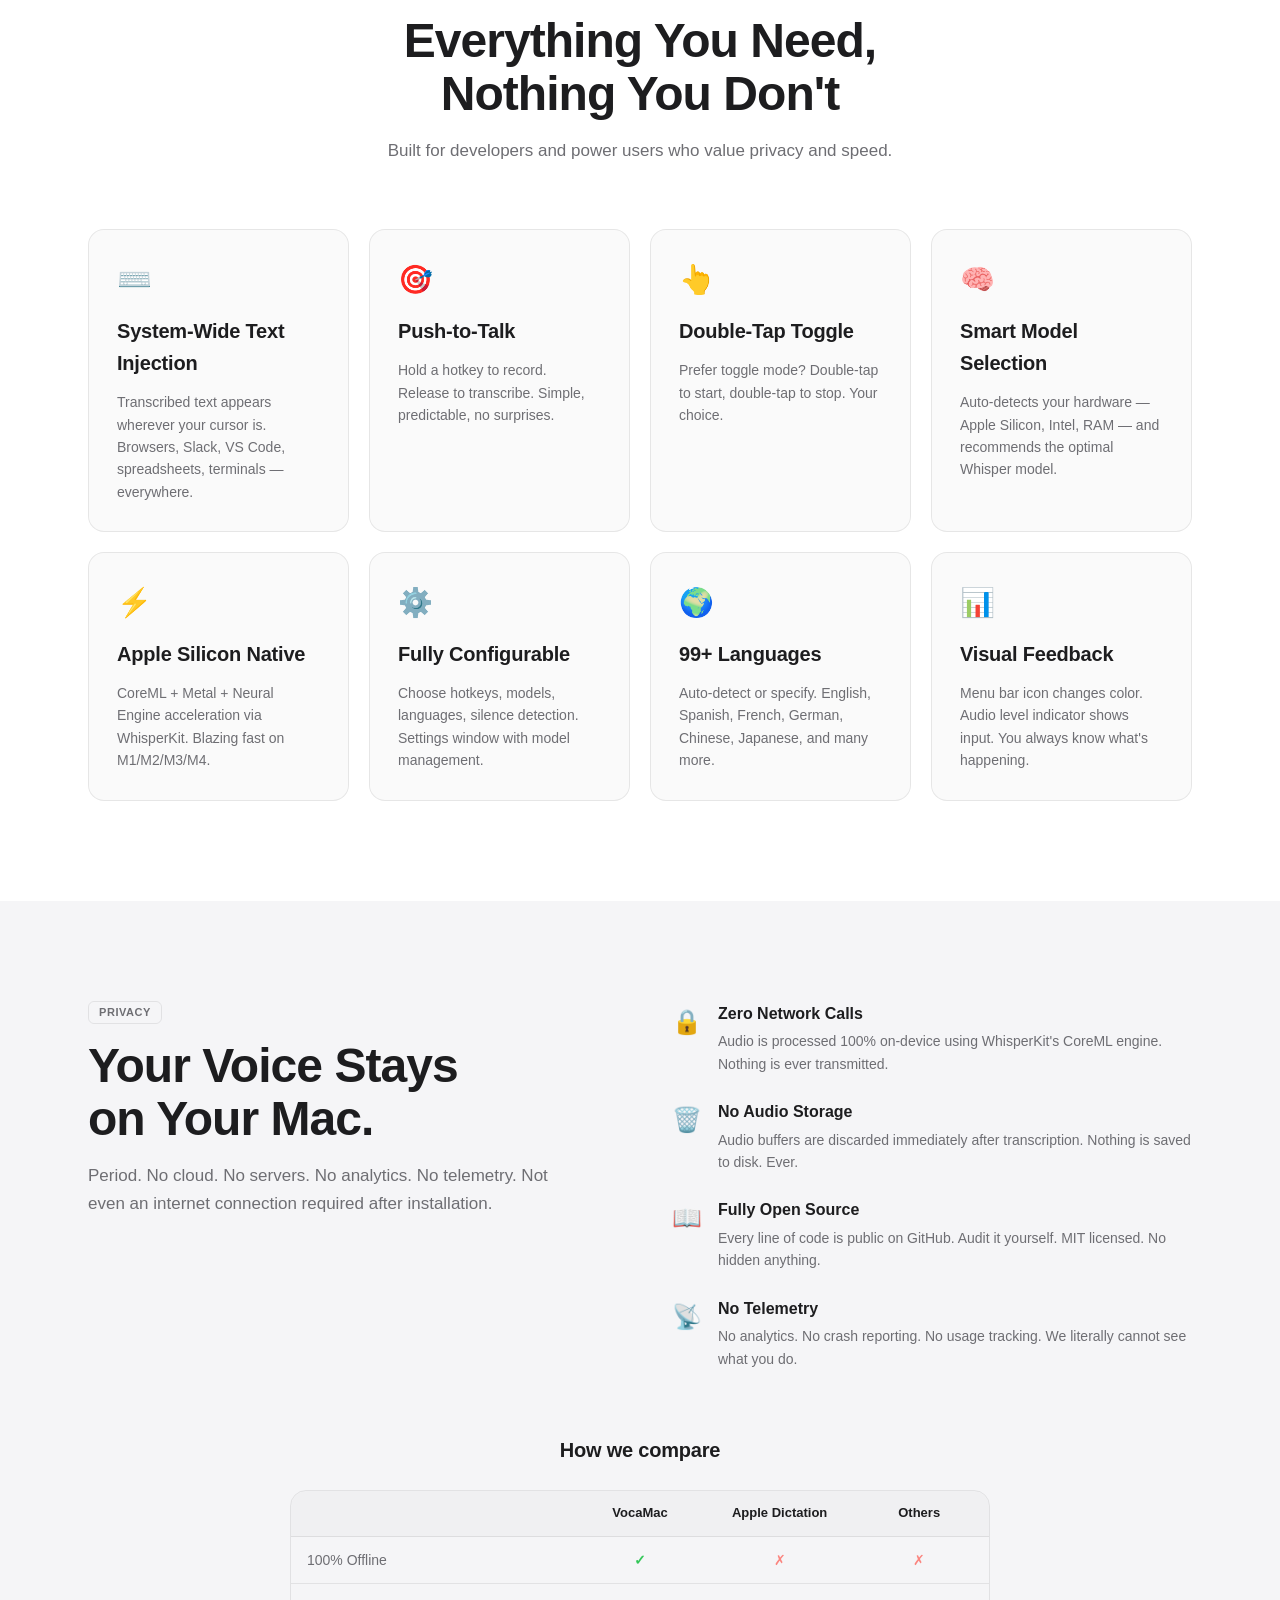
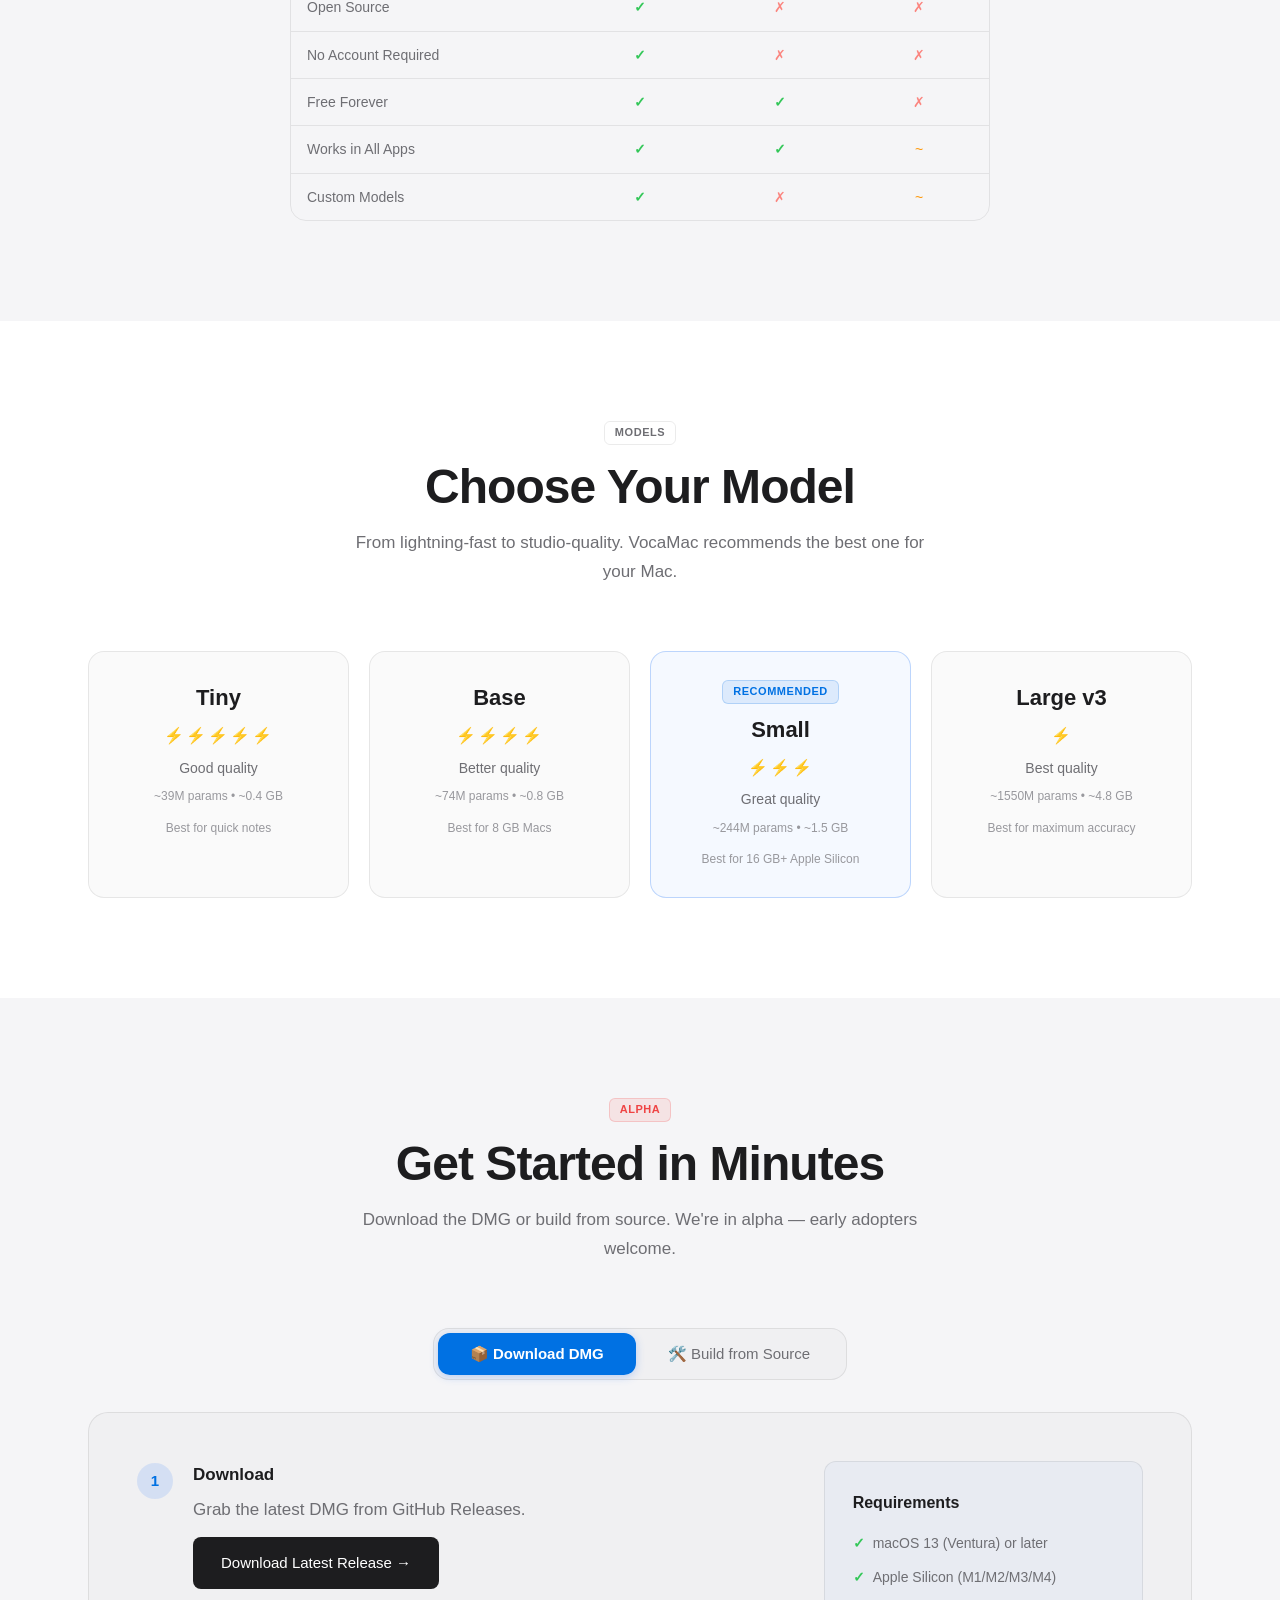
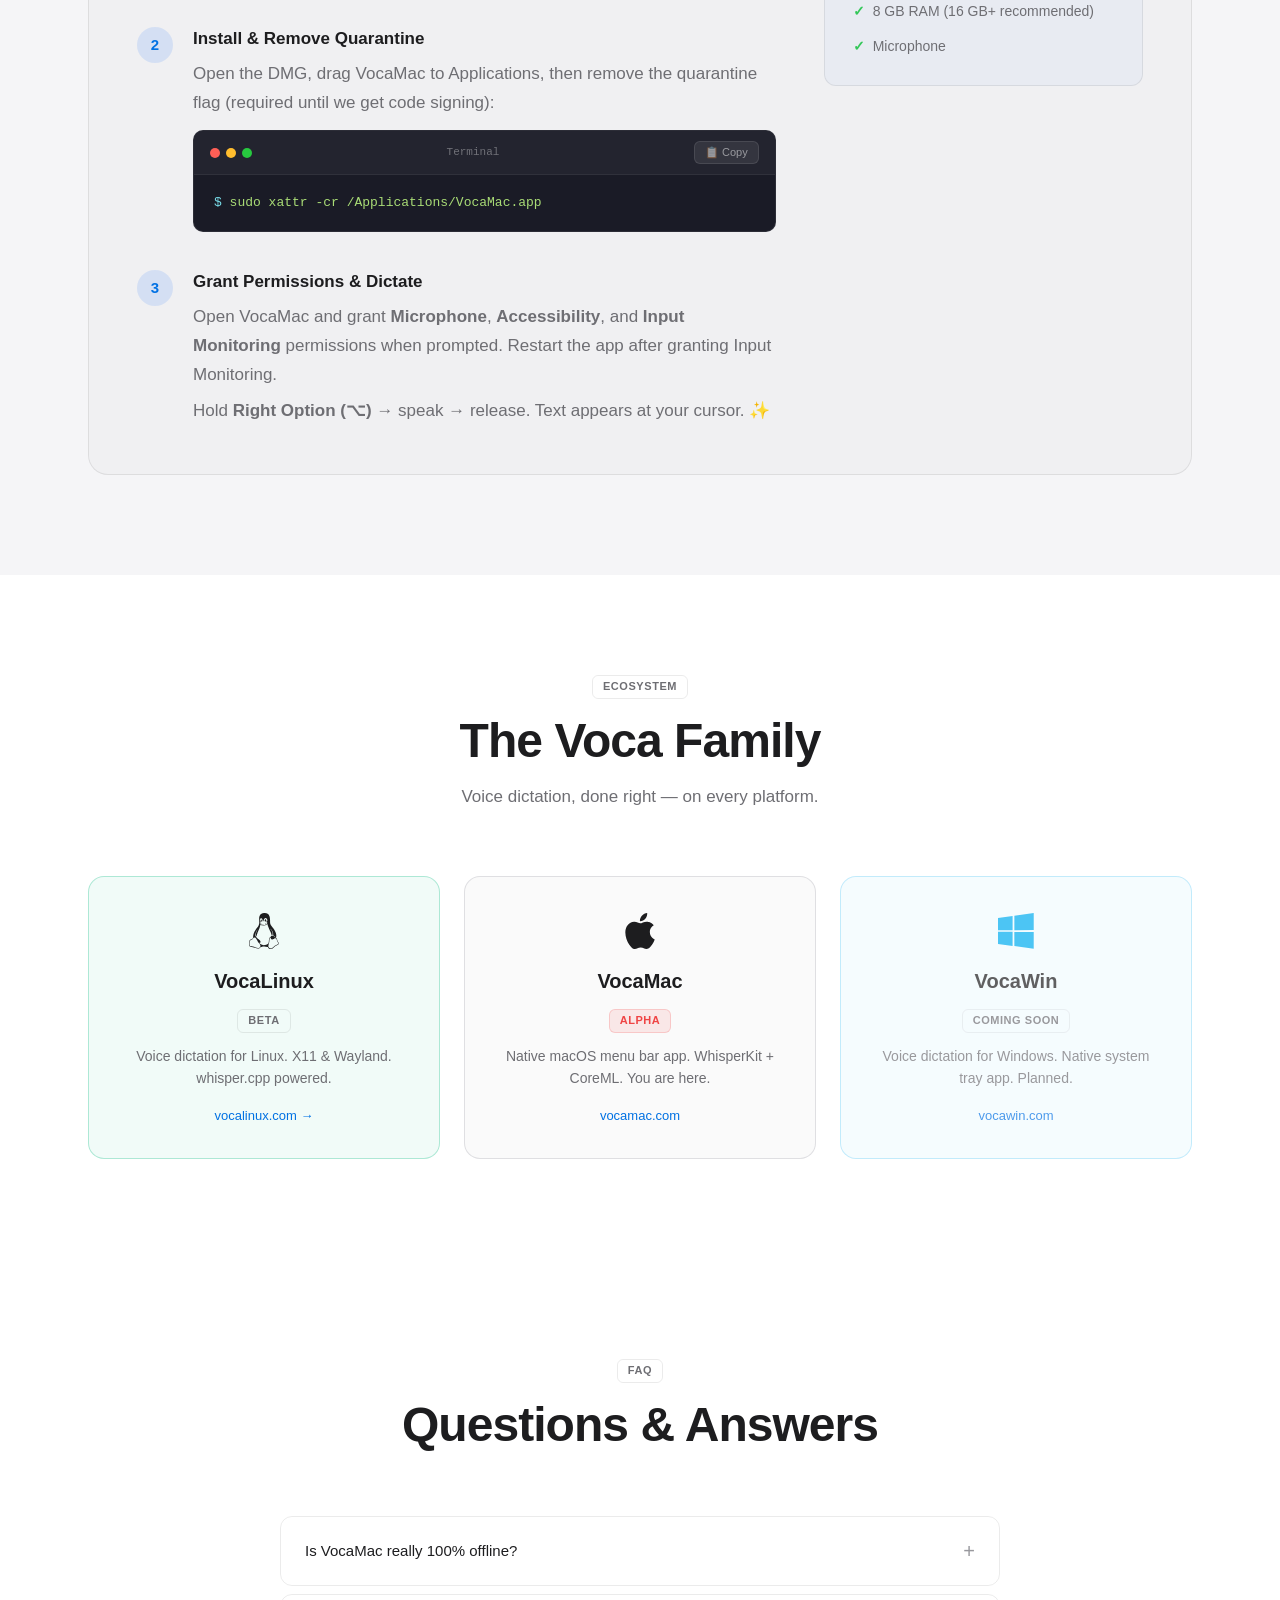
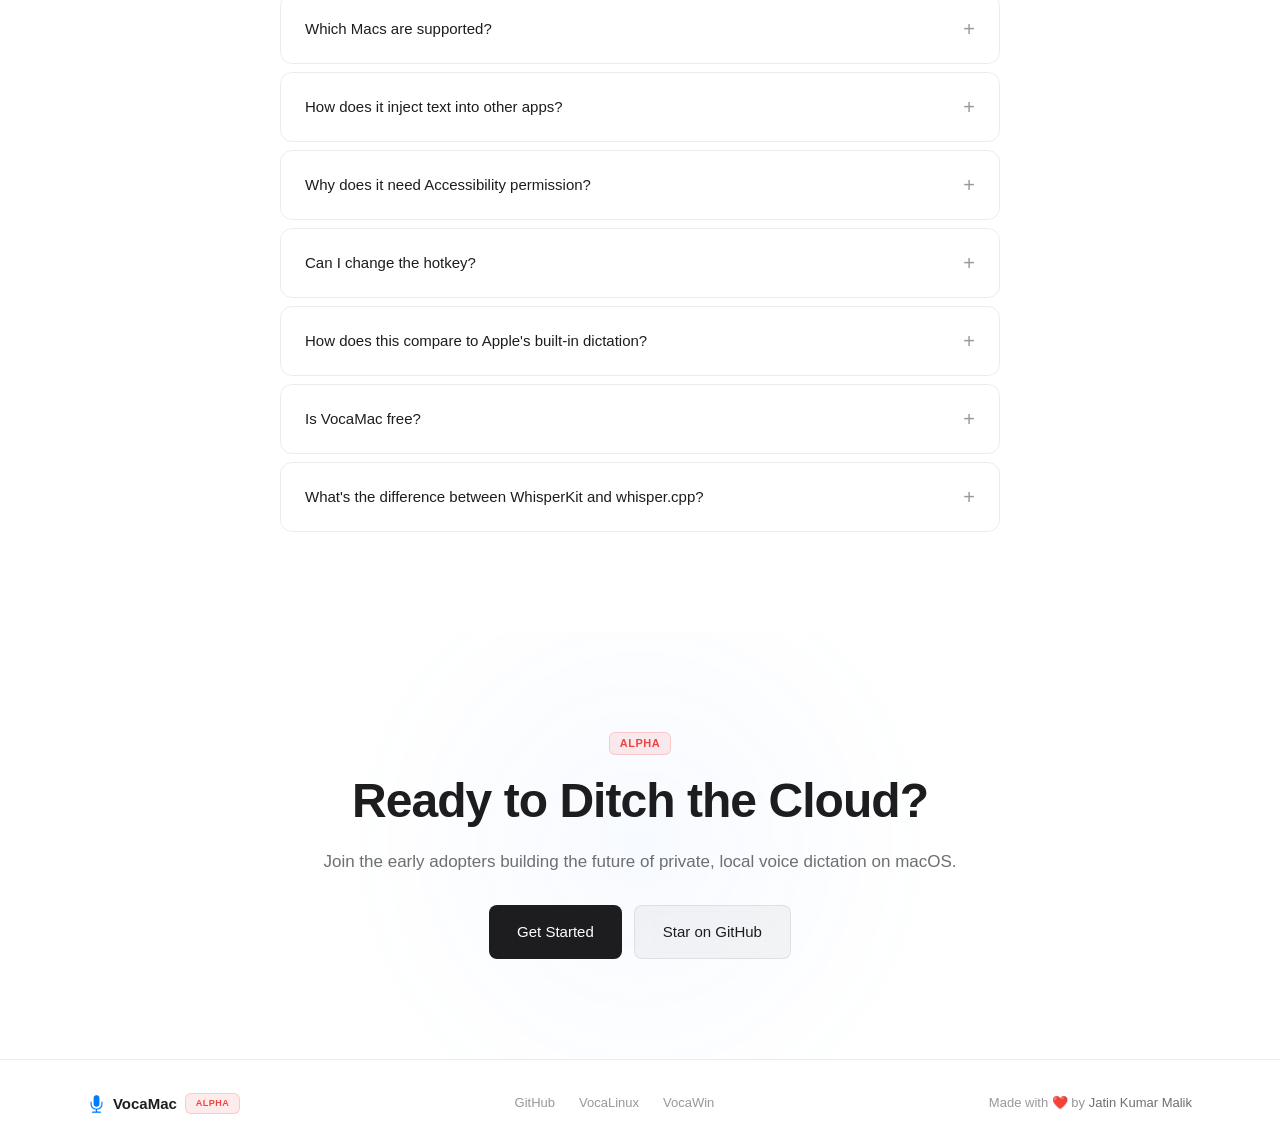
==== commit 4d5016fb: "ui: fix navbar mobile layout — group actions together on right Move hamburger toggle inside the same" ====
--- a/web/index.html
+++ b/web/index.html
@@ -98,7 +98,7 @@
                 <li><a href="#install" class="navbar__link">Install</a></li>
                 <li><a href="#faq" class="navbar__link">FAQ</a></li>
             </ul>
-            <div style="display: flex; align-items: center; gap: 8px;">
+            <div class="navbar__actions">
                 <button class="theme-toggle" aria-label="Toggle theme" title="Toggle light/dark mode">
                     <span class="theme-icon-dark">☀️</span>
                     <span class="theme-icon-light">🌙</span>
@@ -107,10 +107,10 @@
                     <svg width="16" height="16" viewBox="0 0 16 16" fill="currentColor" style="vertical-align: -2px; margin-right: 6px;"><path d="M8 0C3.58 0 0 3.58 0 8c0 3.54 2.29 6.53 5.47 7.59.4.07.55-.17.55-.38 0-.19-.01-.82-.01-1.49-2.01.37-2.53-.49-2.69-.94-.09-.23-.48-.94-.82-1.13-.28-.15-.68-.52-.01-.53.63-.01 1.08.58 1.23.82.72 1.21 1.87.87 2.33.66.07-.52.28-.87.51-1.07-1.78-.2-3.64-.89-3.64-3.95 0-.87.31-1.59.82-2.15-.08-.2-.36-1.02.08-2.12 0 0 .67-.21 2.2.82.64-.18 1.32-.27 2-.27.68 0 1.36.09 2 .27 1.53-1.04 2.2-.82 2.2-.82.44 1.1.16 1.92.08 2.12.51.56.82 1.27.82 2.15 0 3.07-1.87 3.75-3.65 3.95.29.25.54.73.54 1.48 0 1.07-.01 1.93-.01 2.2 0 .21.15.46.55.38A8.013 8.013 0 0016 8c0-4.42-3.58-8-8-8z"/></svg>
                     <span class="navbar__cta-text">View Source</span>
                 </a>
-            </div>
-            <button class="navbar__toggle" aria-label="Menu">
-                <span></span><span></span><span></span>
-            </button>
+                <button class="navbar__toggle" aria-label="Menu">
+                    <span></span><span></span><span></span>
+                </button>
+            </div>
         </div>
     </nav>
 
--- a/web/style.css
+++ b/web/style.css
@@ -188,6 +188,7 @@
     border-bottom: 1px solid var(--border-color);
     padding: 14px 0;
 }
+.navbar__actions { display: flex; align-items: center; gap: 8px; }
 .navbar__container {
     display: flex;
     align-items: center;
@@ -304,7 +305,7 @@
 .hero__badges { display: flex; gap: 8px; }
 .hero__subtext { font-size: 18px; color: var(--text-secondary); line-height: 1.7; max-width: 520px; }
 .hero__actions { display: flex; gap: 12px; flex-wrap: wrap; }
-.hero__stats { display: flex; gap: 20px; flex-wrap: wrap; margin-top: 8px; }
+.hero__stats { display: flex; gap: 12px 20px; flex-wrap: wrap; margin-top: 8px; justify-content: flex-start; }
 .hero__stat {
     display: flex;
     align-items: center;
@@ -428,6 +429,7 @@
 }
 .feature-card.visible { opacity: 1; transform: translateY(0); }
 .feature-card:hover {
+    cursor: pointer;
     border-color: var(--border-hover);
     background: var(--card-hover-bg);
     transform: translateY(-2px);
@@ -499,6 +501,7 @@
 }
 .model-card.visible { opacity: 1; transform: translateY(0); }
 .model-card:hover {
+    cursor: pointer;
     border-color: var(--border-hover);
     background: var(--card-hover-bg);
 }
@@ -783,7 +786,7 @@
     .hero__container { grid-template-columns: 1fr; text-align: center; }
     .hero__content { align-items: center; }
     .hero__subtext { max-width: 100%; }
-    .hero__stats { justify-content: center; }
+    .hero__stats { justify-content: center; gap: 8px 16px; }
     .privacy__content { grid-template-columns: 1fr; }
     .section-header--left { text-align: center; align-items: center; }
     .install__card { grid-template-columns: 1fr; }
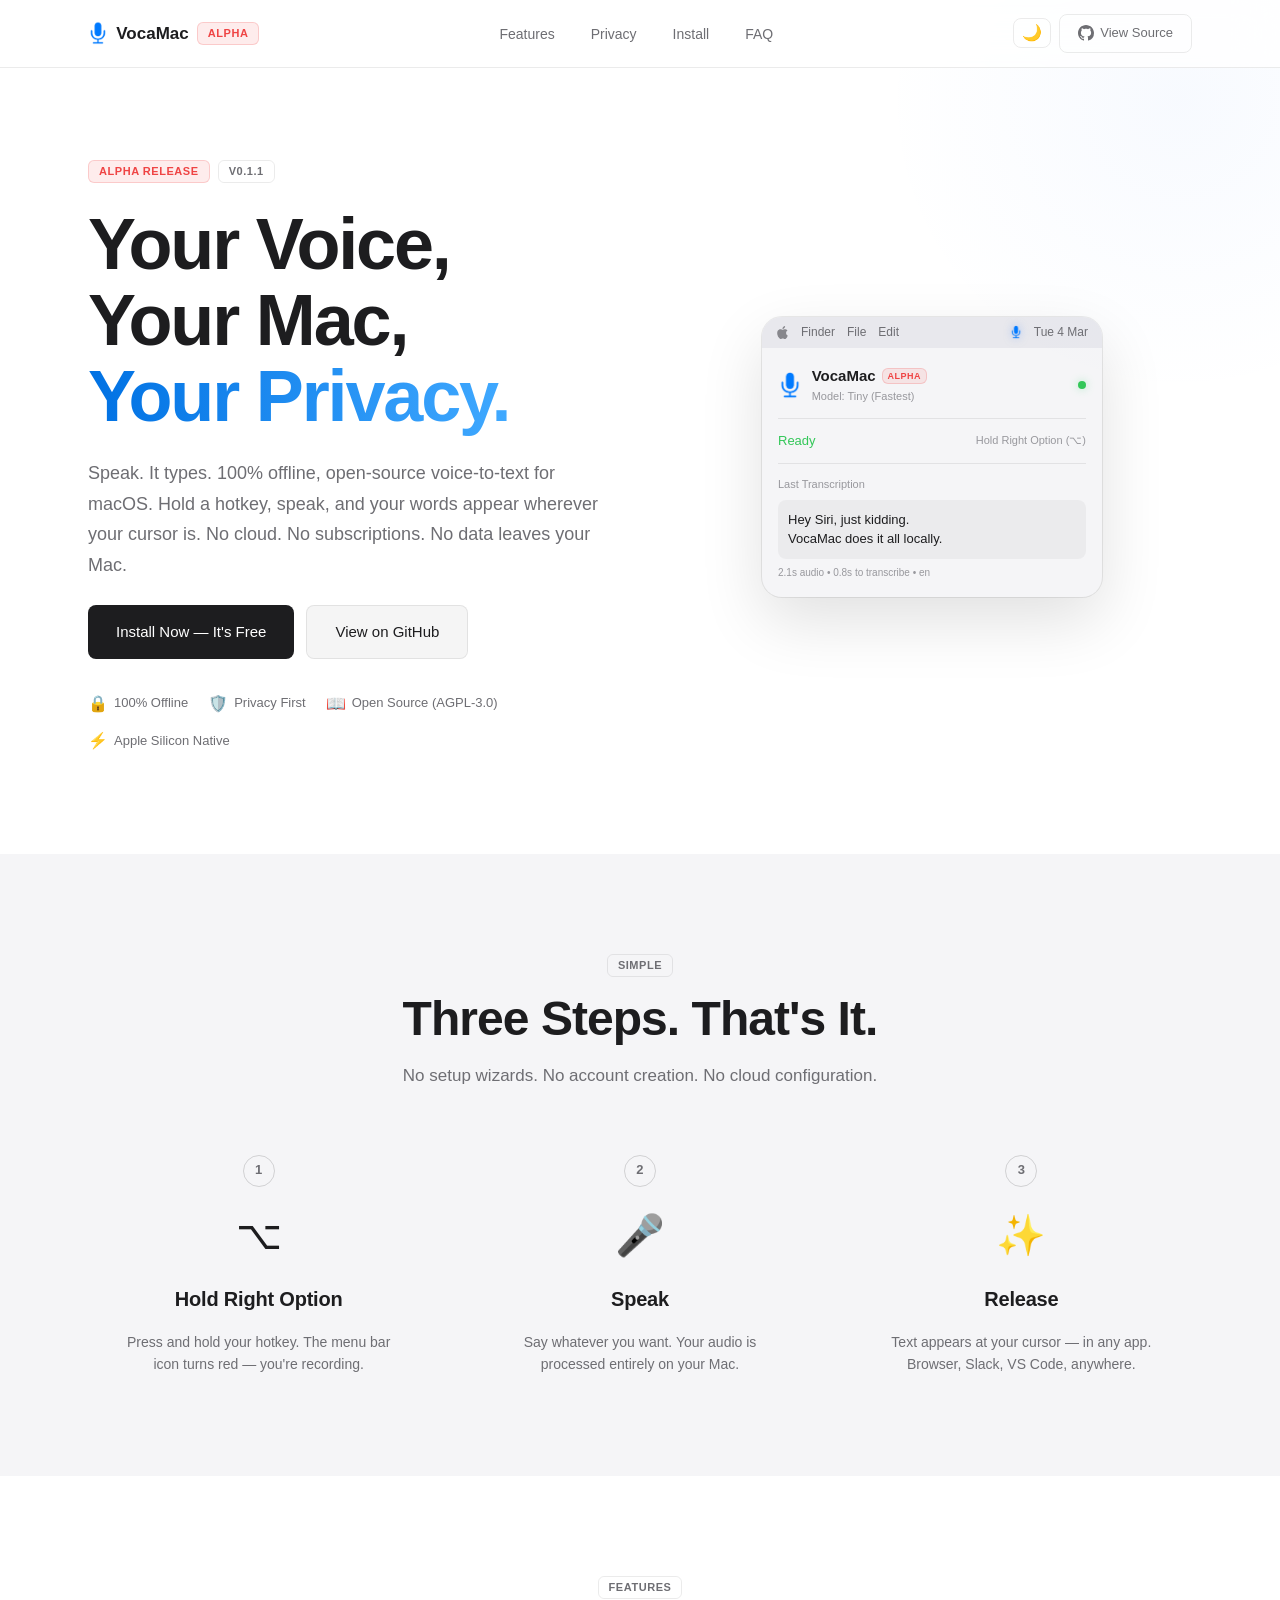
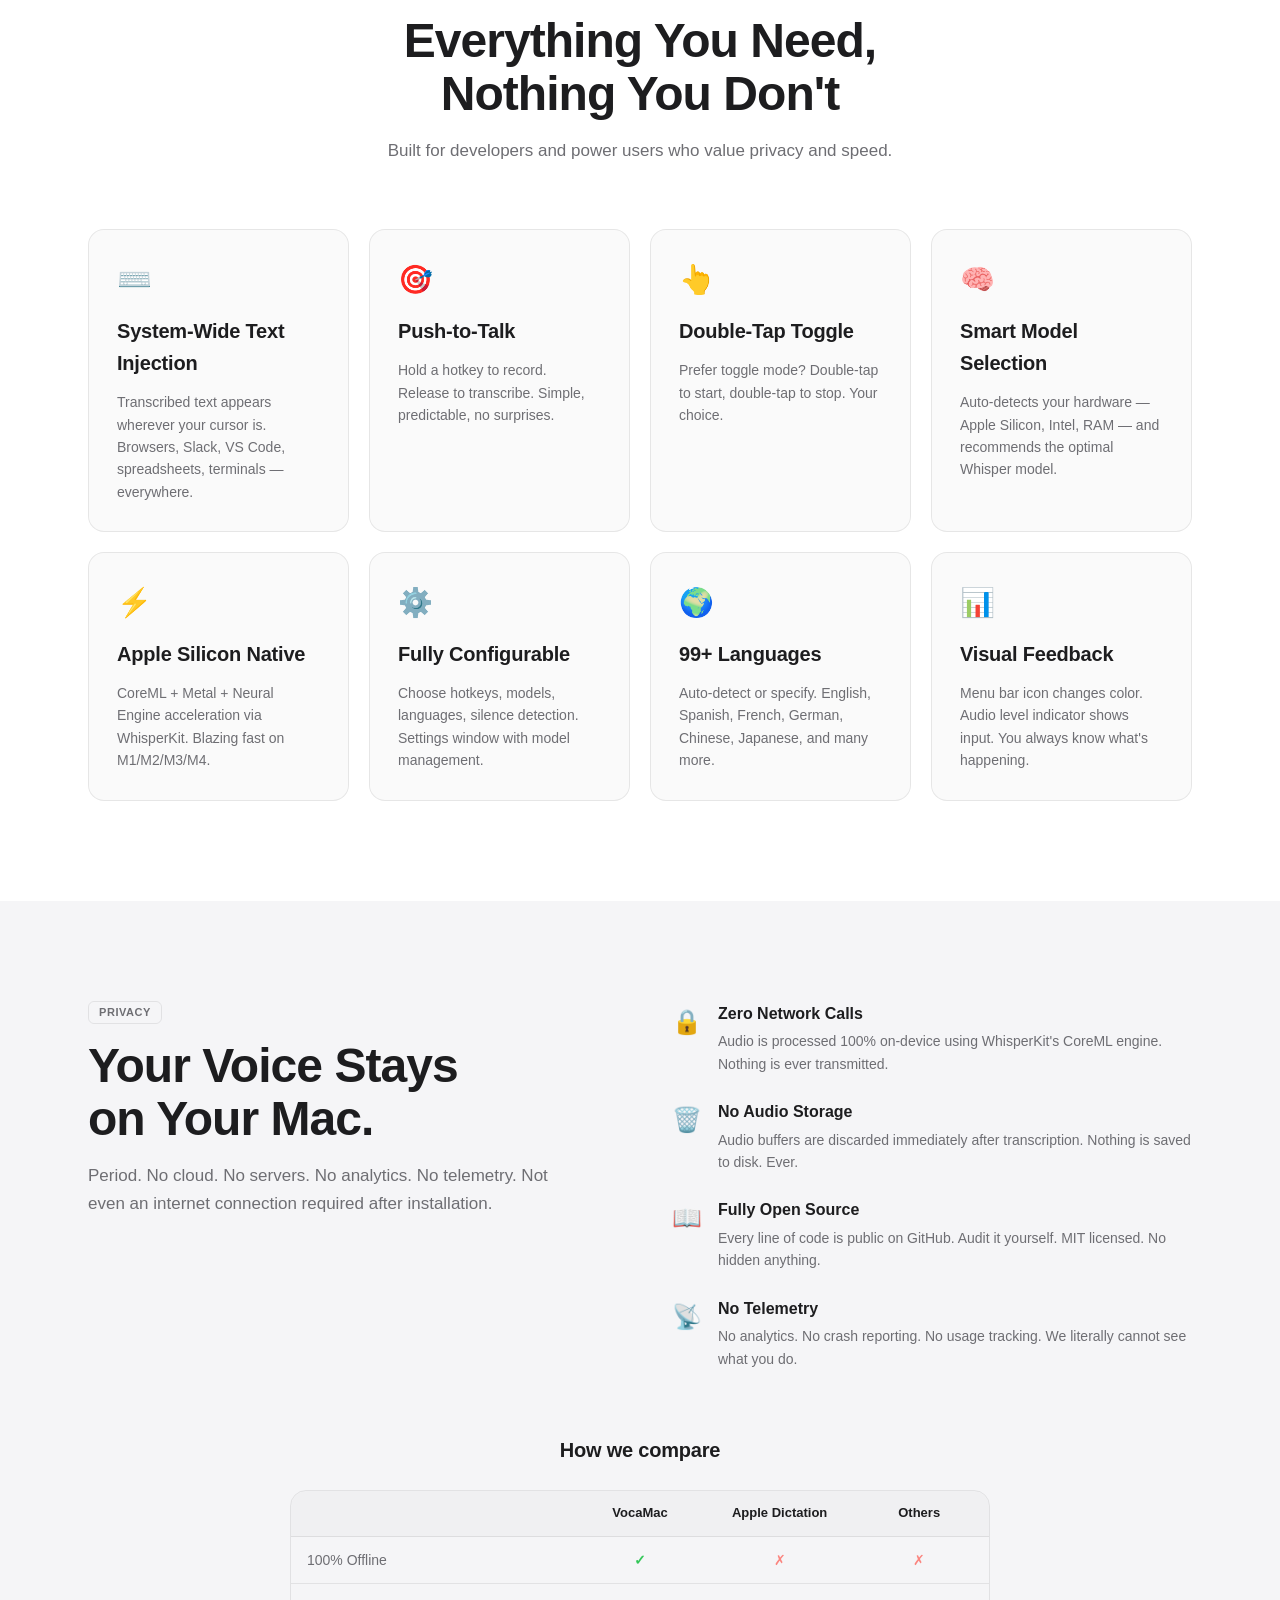
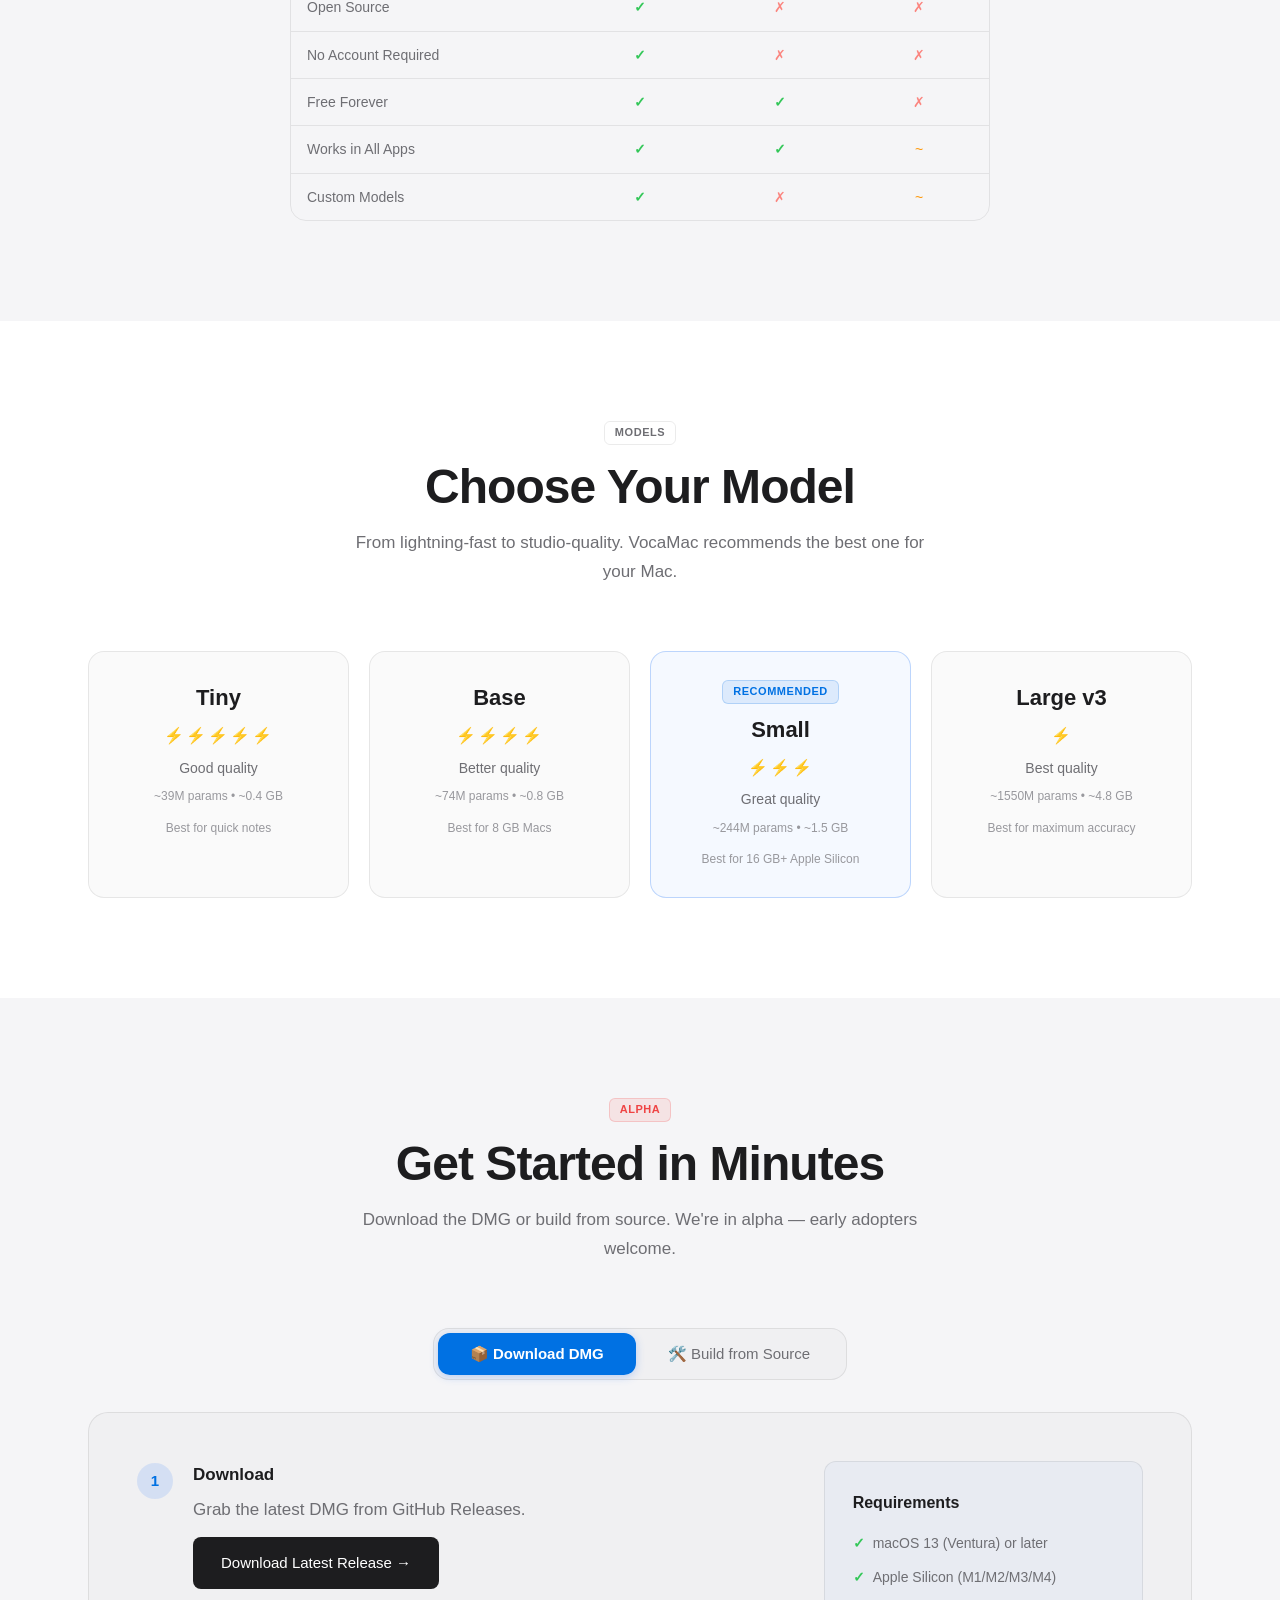
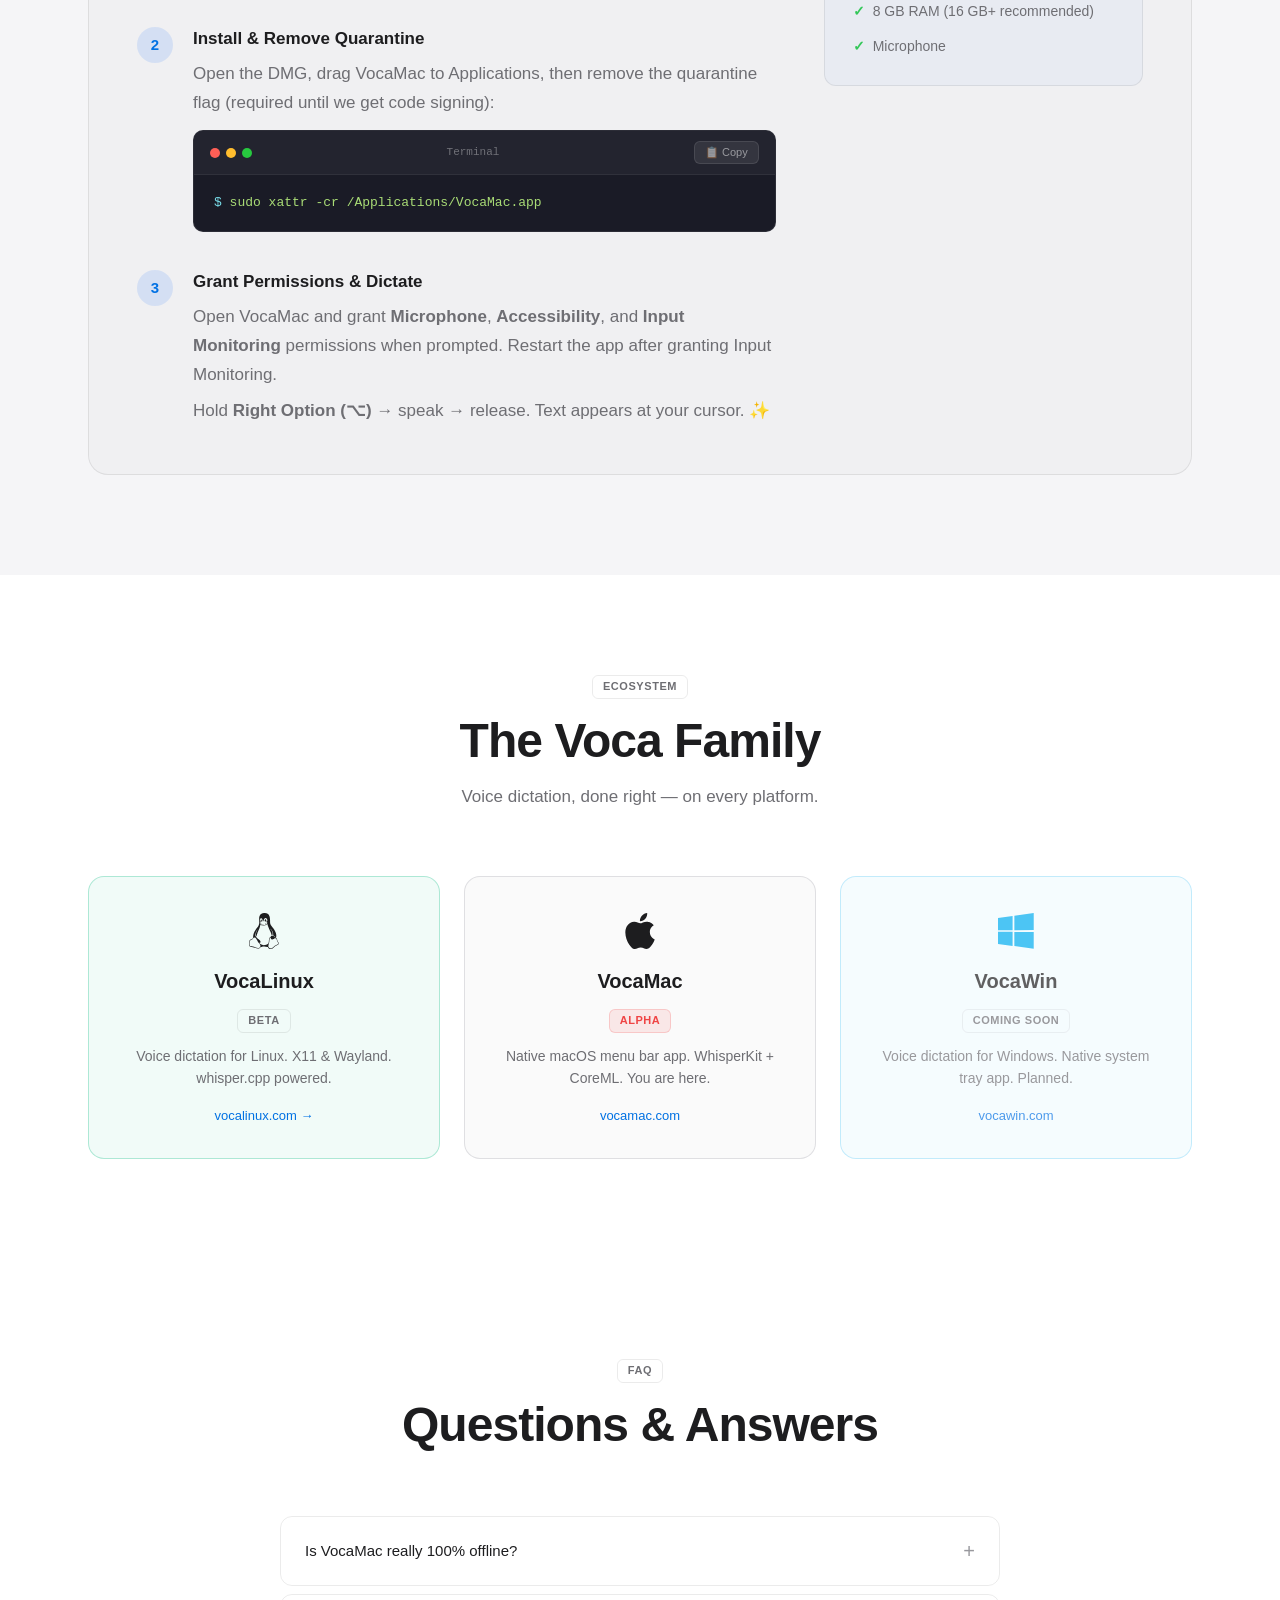
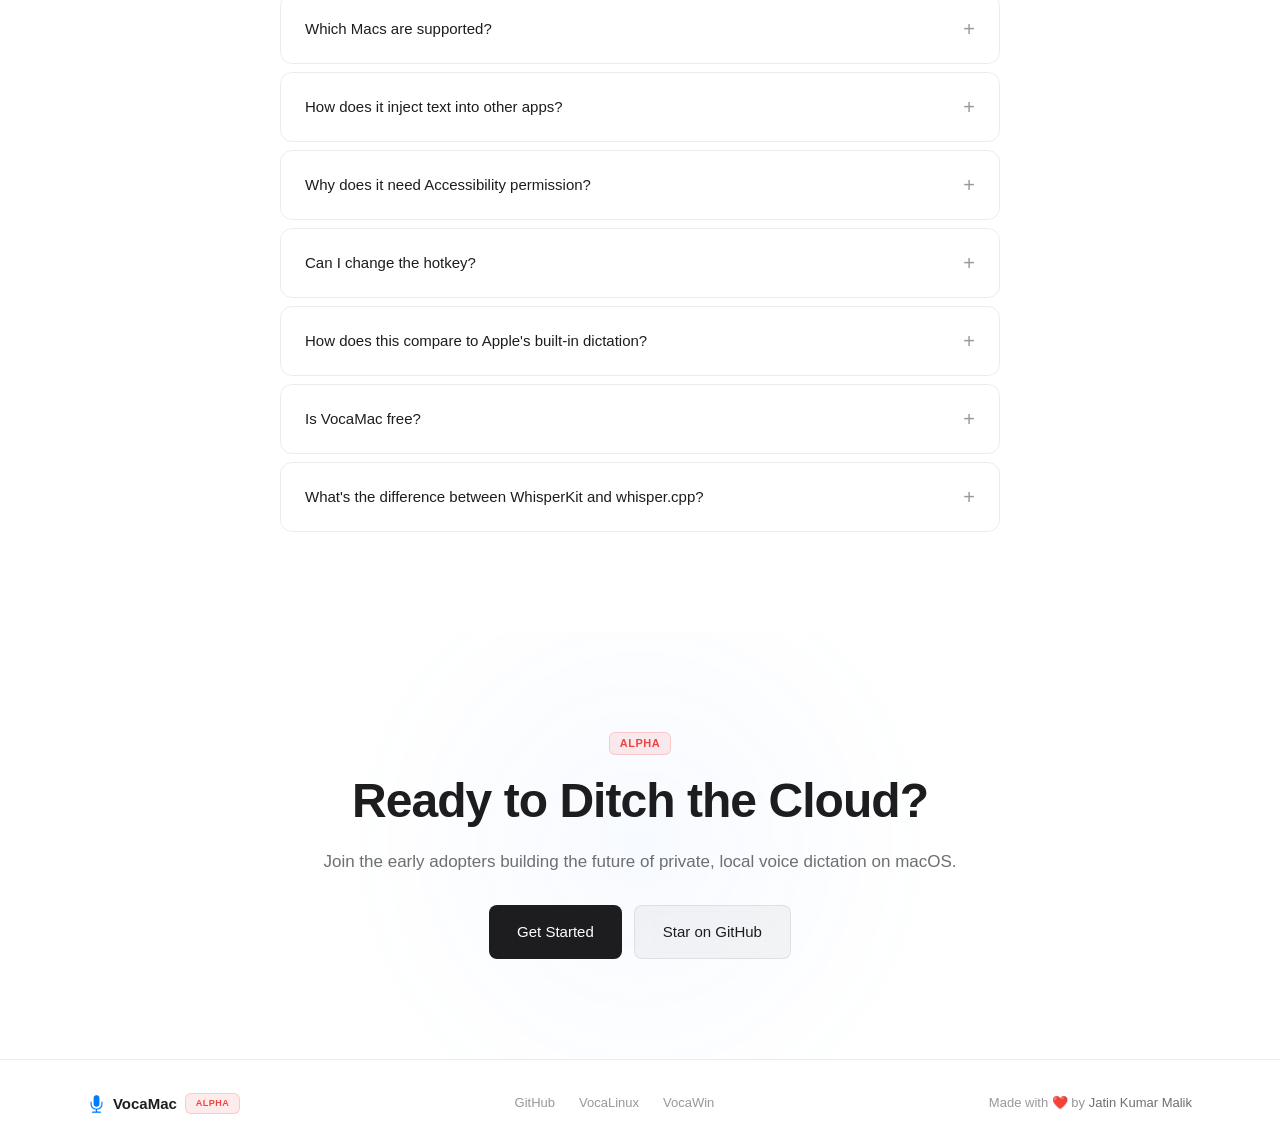
==== commit 8248742f: "ui: split hero mockup transcription text into two lines" ====
--- a/web/index.html
+++ b/web/index.html
@@ -190,7 +190,7 @@
                         <div class="mockup__divider"></div>
                         <div class="mockup__transcription">
                             <div class="mockup__transcription-label">Last Transcription</div>
-                            <div class="mockup__transcription-text">Hey Siri, just kidding. VocaMac does it all locally.</div>
+                            <div class="mockup__transcription-text">Hey Siri, just kidding.<br>VocaMac does it all locally.</div>
                             <div class="mockup__transcription-meta">2.1s audio • 0.8s to transcribe • en</div>
                         </div>
                     </div>
@@ -648,7 +648,7 @@
                 <a href="https://vocawin.com" target="_blank" rel="noopener">VocaWin</a>
             </div>
             <div class="footer__right">
-                Made with ❤️ by <a href="https://github.com/jatinkrmalik" target="_blank" rel="noopener">Jatin Kumar Malik</a>
+                Made with ❤️ by <a href="https://x.com/intent/user?screen_name=jatinkrmalik" target="_blank" rel="noopener">Jatin Kumar Malik</a>
             </div>
         </div>
     </footer>
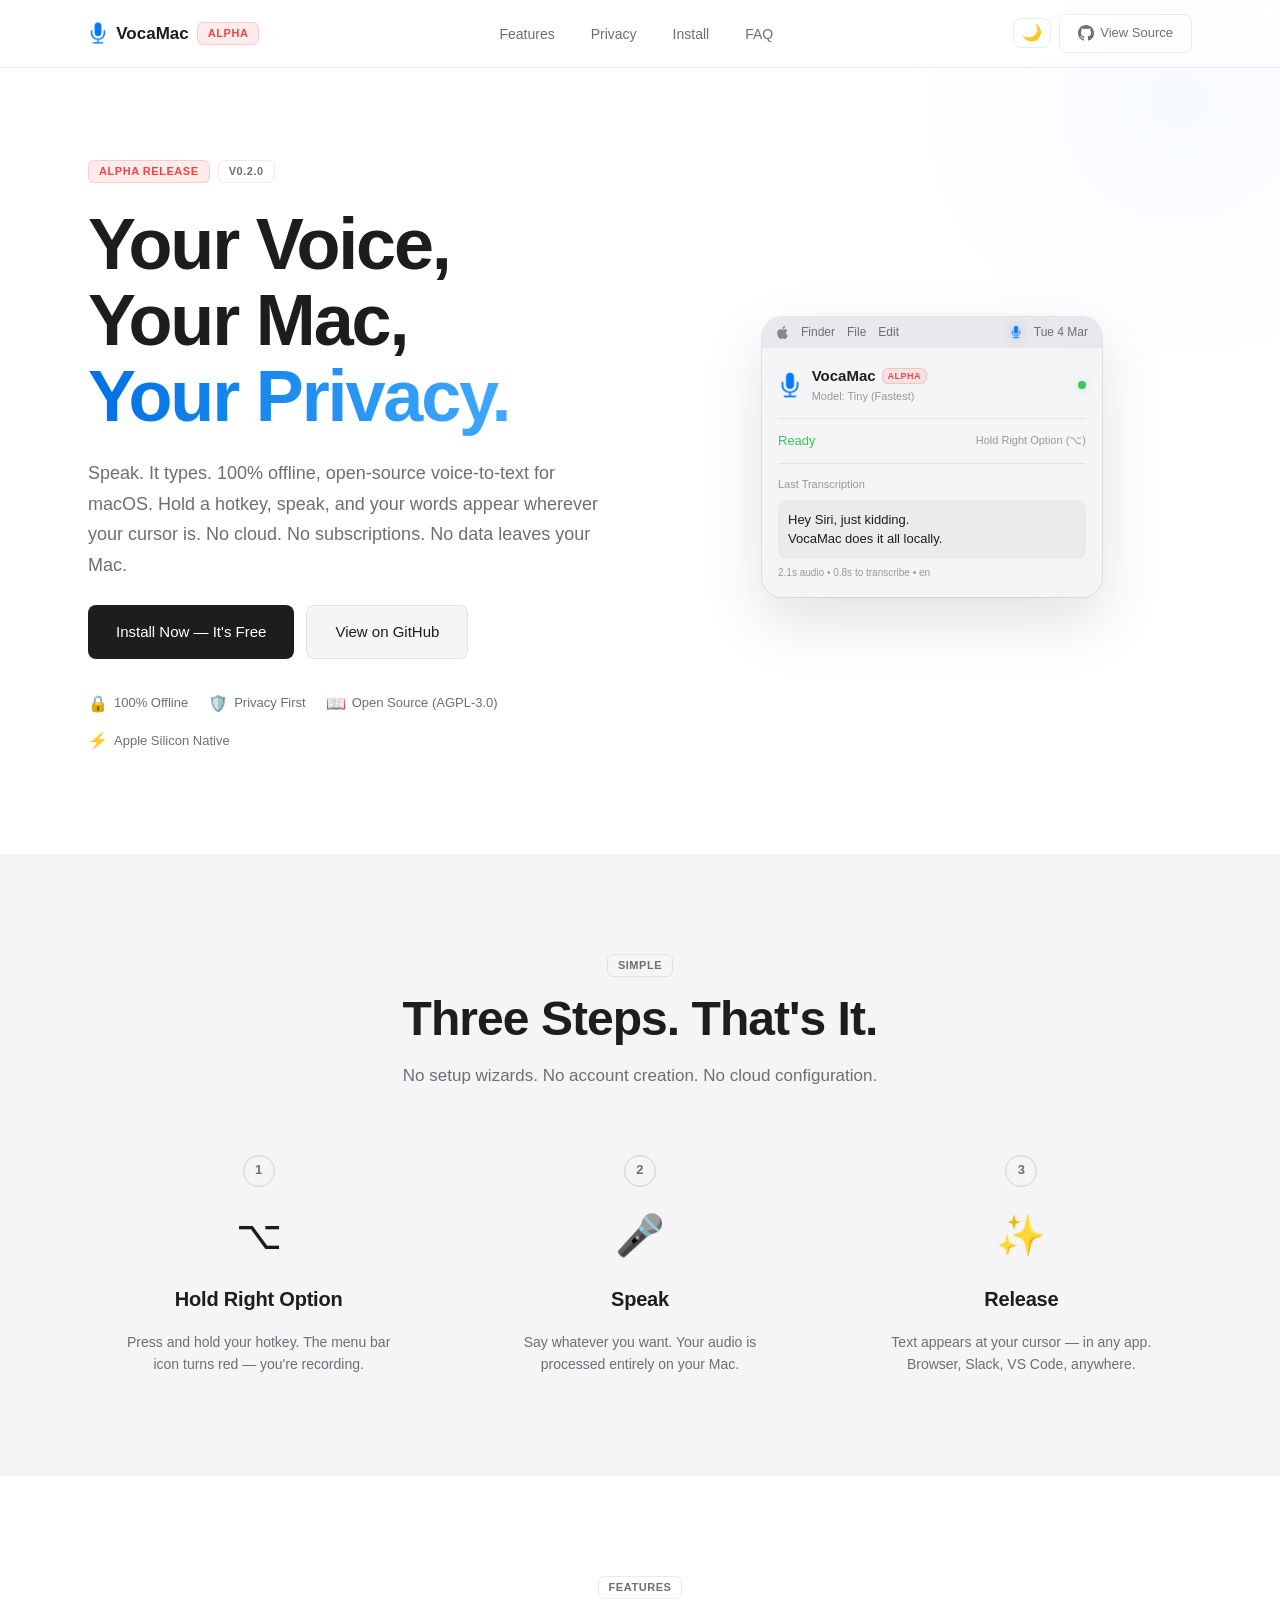
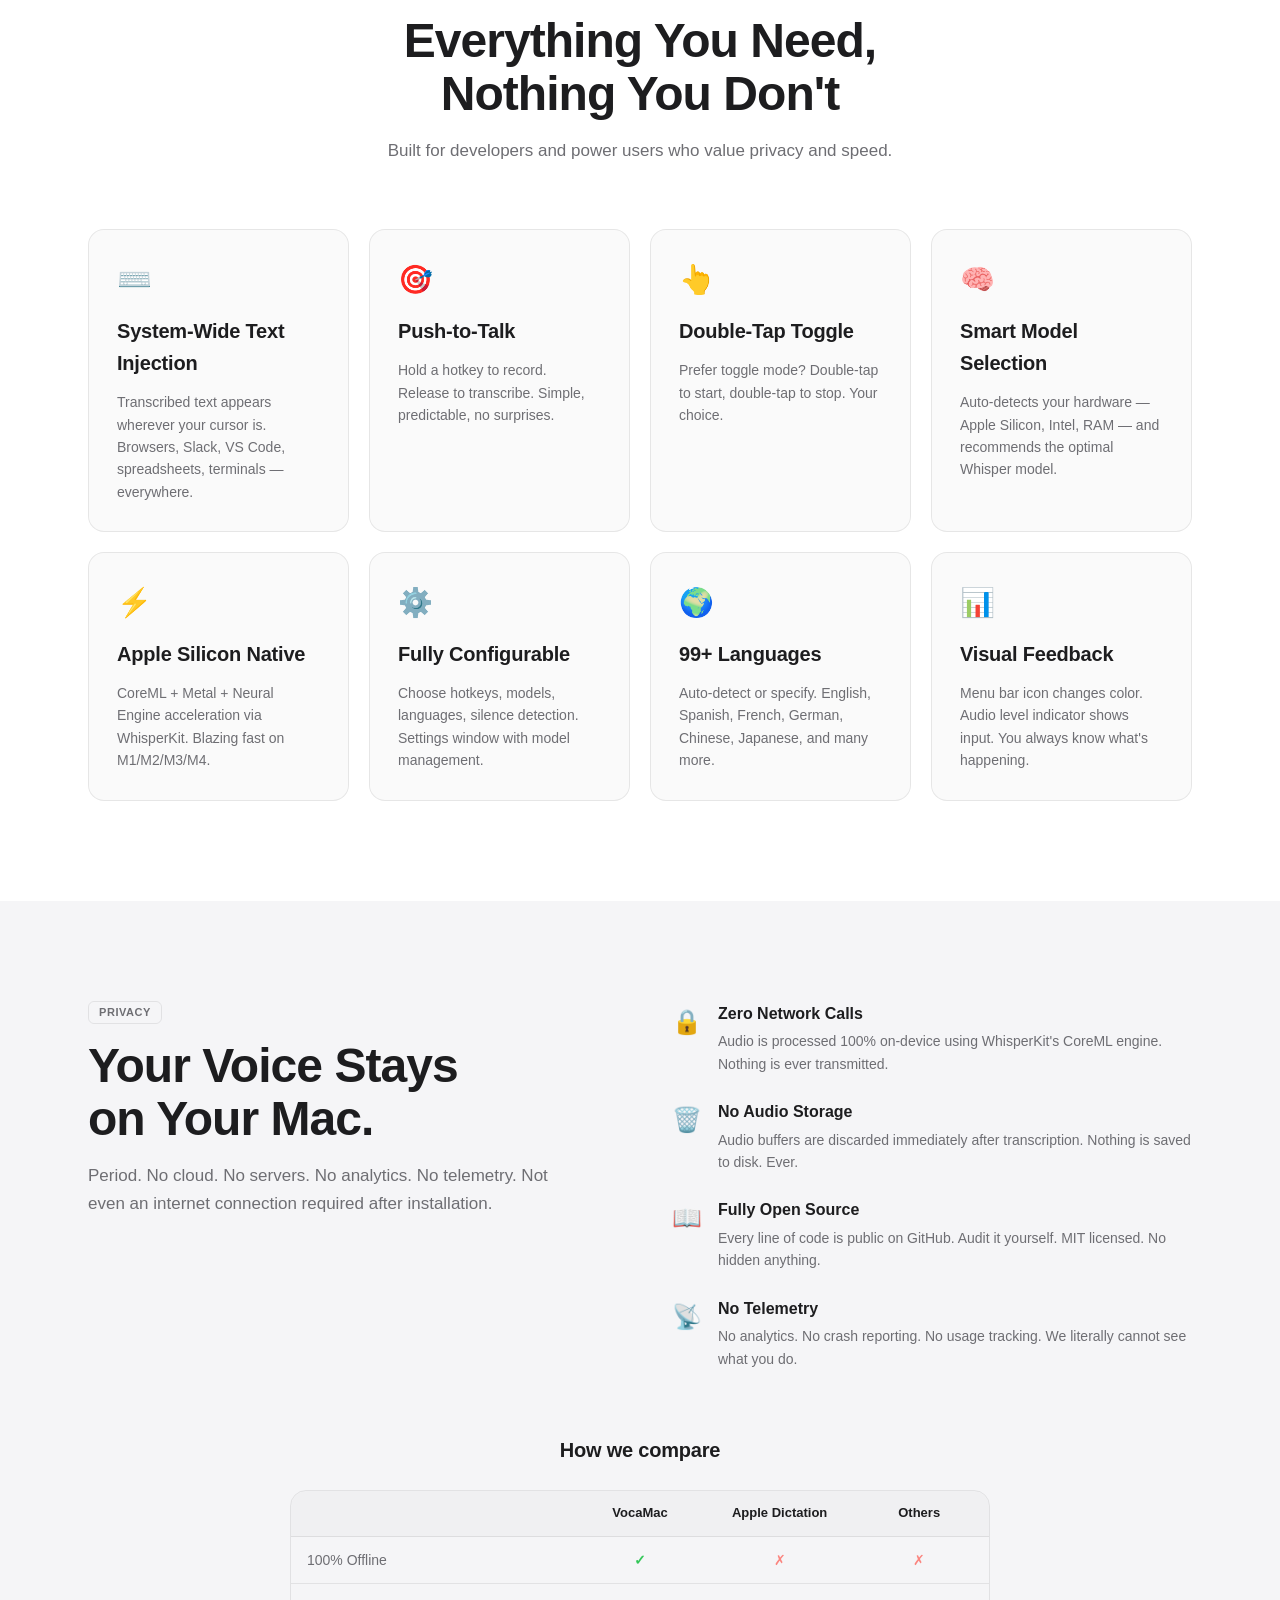
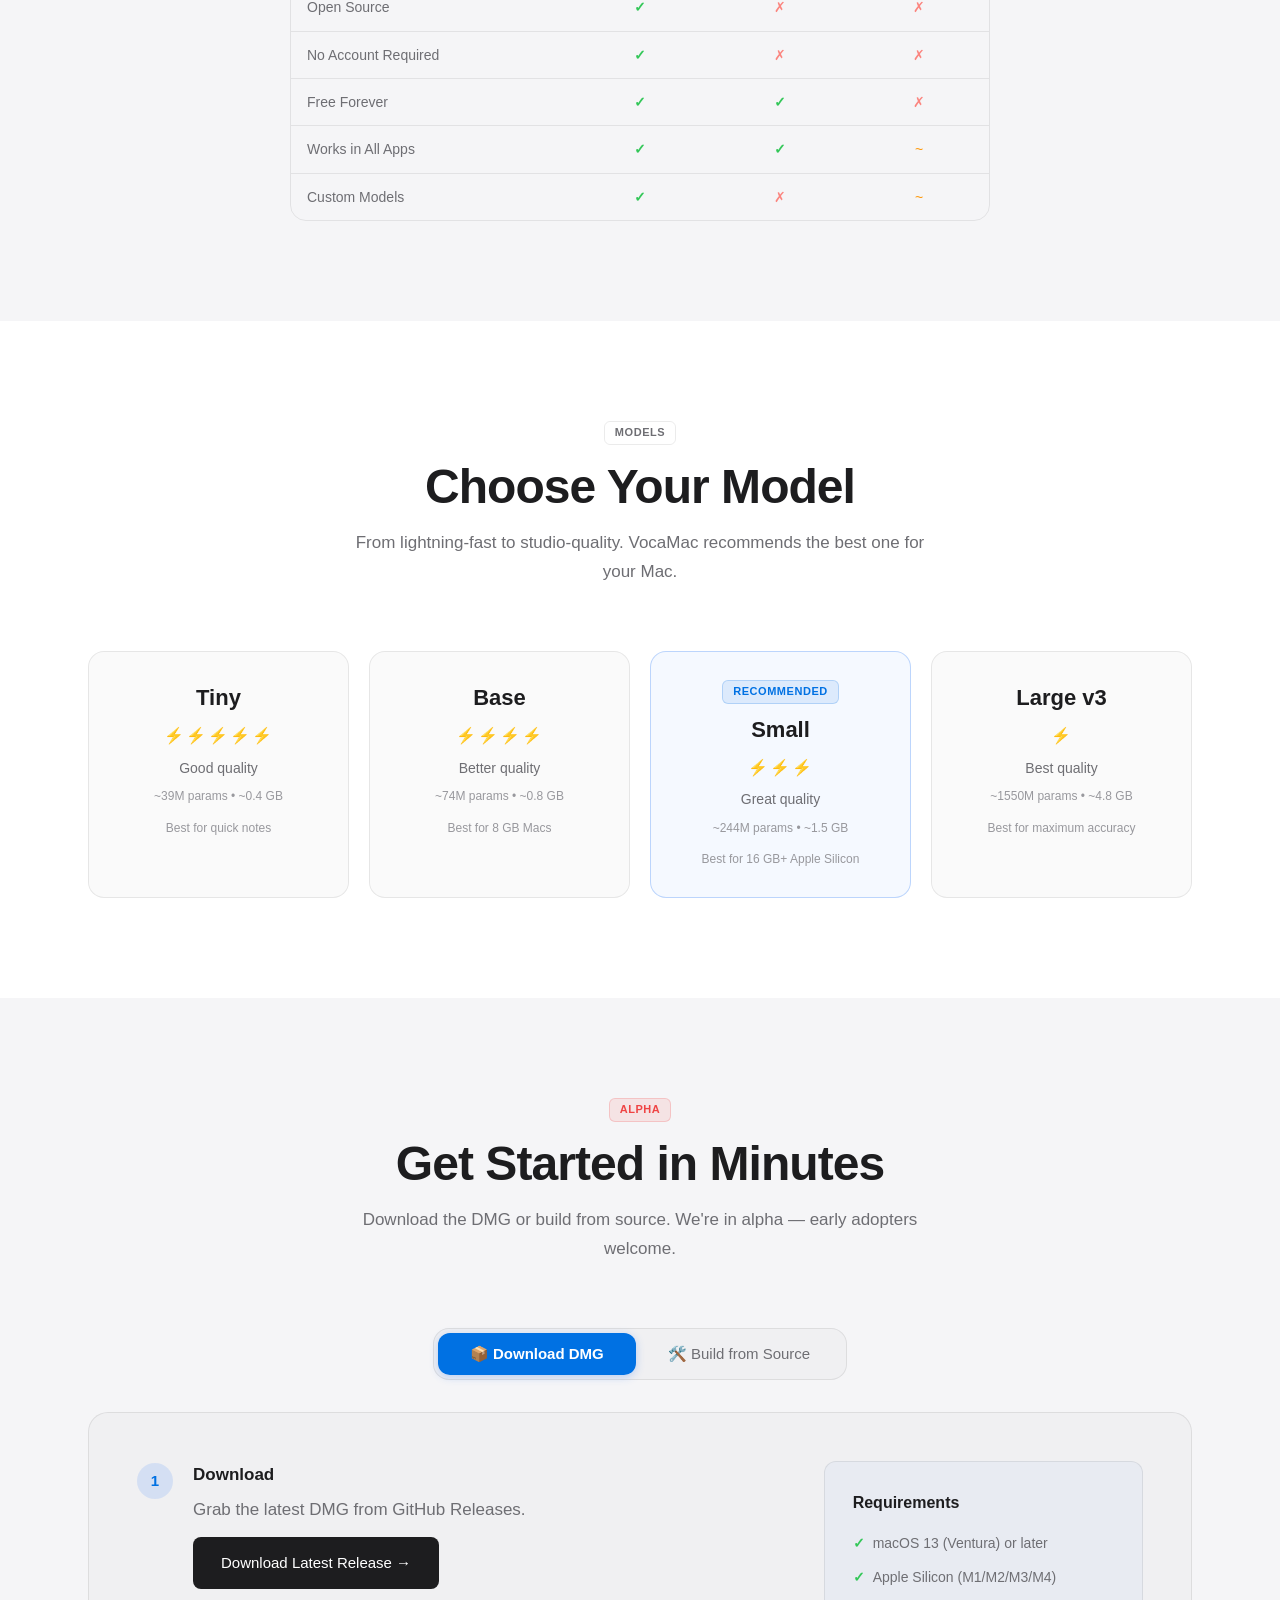
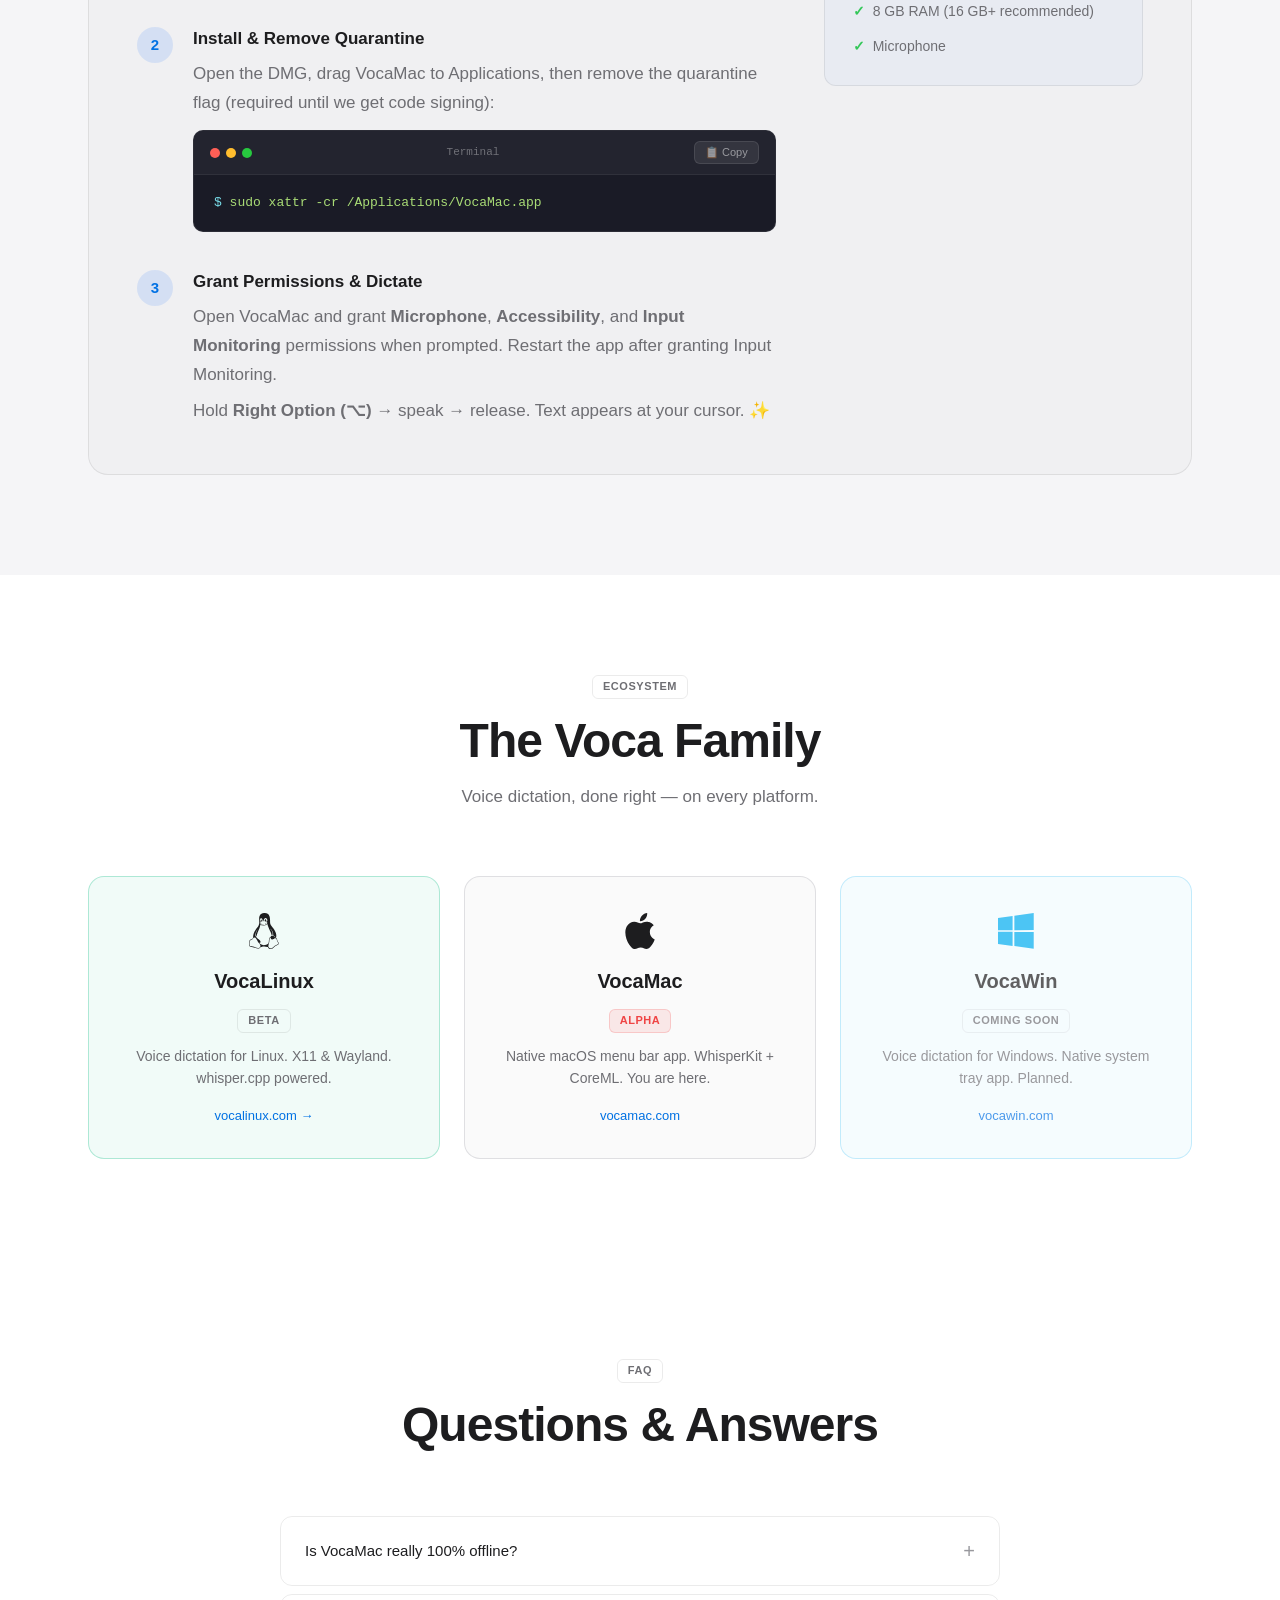
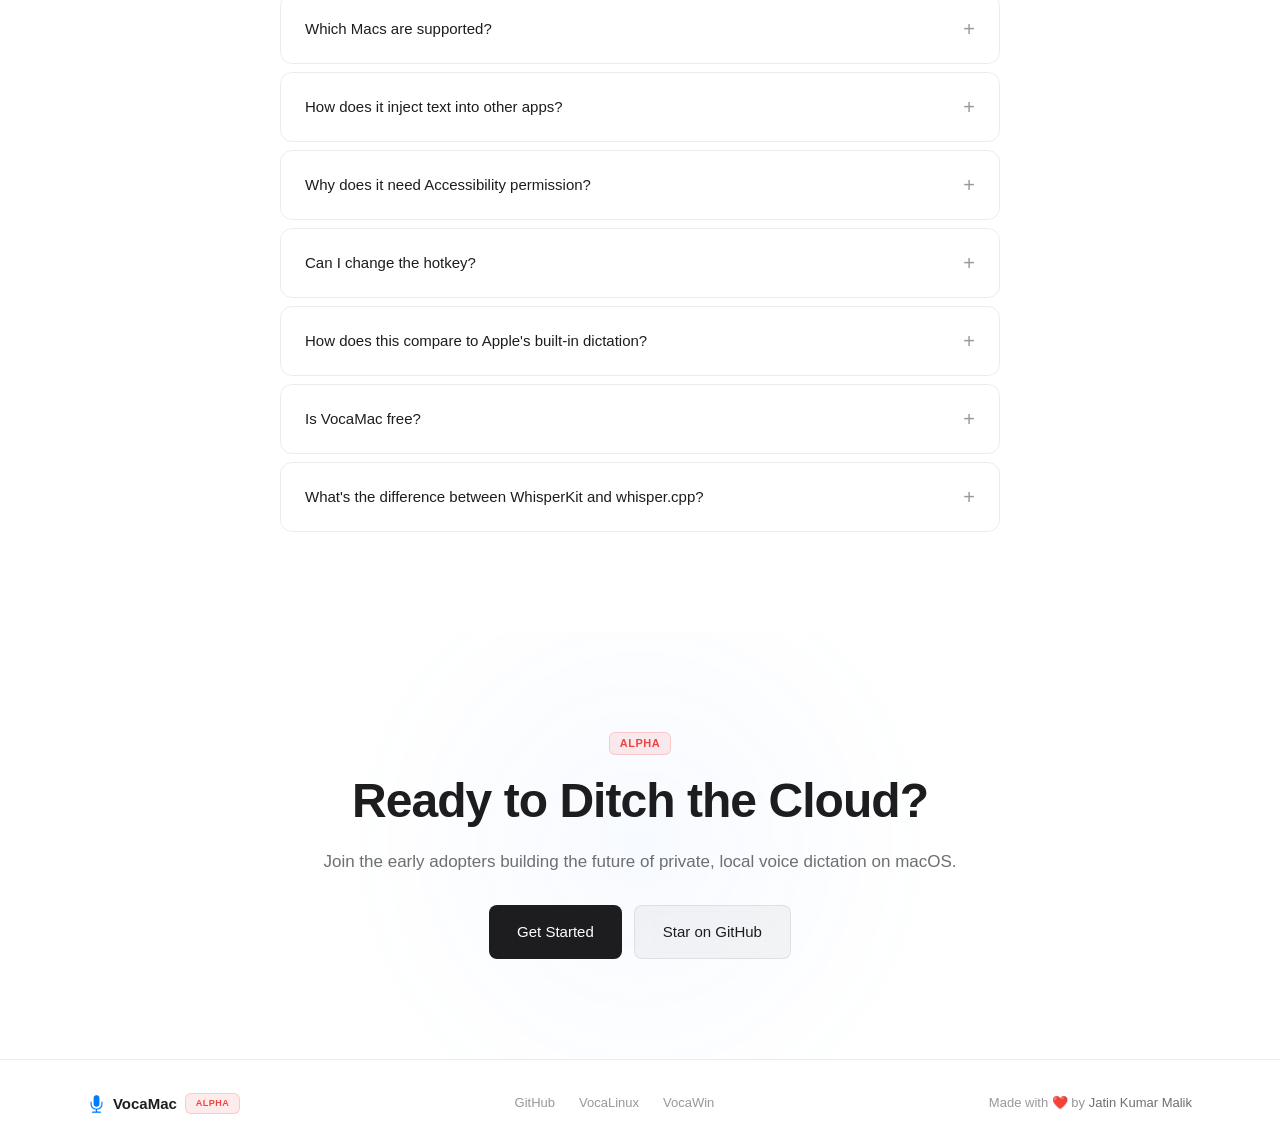
==== commit 2909df5c: "chore: bump version to v0.2.0 Update version references in: - scripts/build.sh (CFBundleVersion, CFB" ====
--- a/web/index.html
+++ b/web/index.html
@@ -72,7 +72,7 @@
             "Open source (MIT license)"
         ],
         "screenshot": "https://vocamac.com/og-image.png",
-        "softwareVersion": "0.1.0",
+        "softwareVersion": "0.2.0",
         "softwareRequirements": "macOS 13 (Ventura) or later, Xcode 15+ or Swift 5.9+ toolchain, 8 GB RAM minimum"
     }
     </script>
@@ -120,7 +120,7 @@
             <div class="hero__content">
                 <div class="hero__badges">
                     <span class="badge badge--alpha">ALPHA RELEASE</span>
-                    <span class="badge badge--outline" id="version-badge">v0.1.1</span>
+                    <span class="badge badge--outline" id="version-badge">v0.2.0</span>
                 </div>
                 <h1 class="hero__headline">
                     Your Voice,<br>
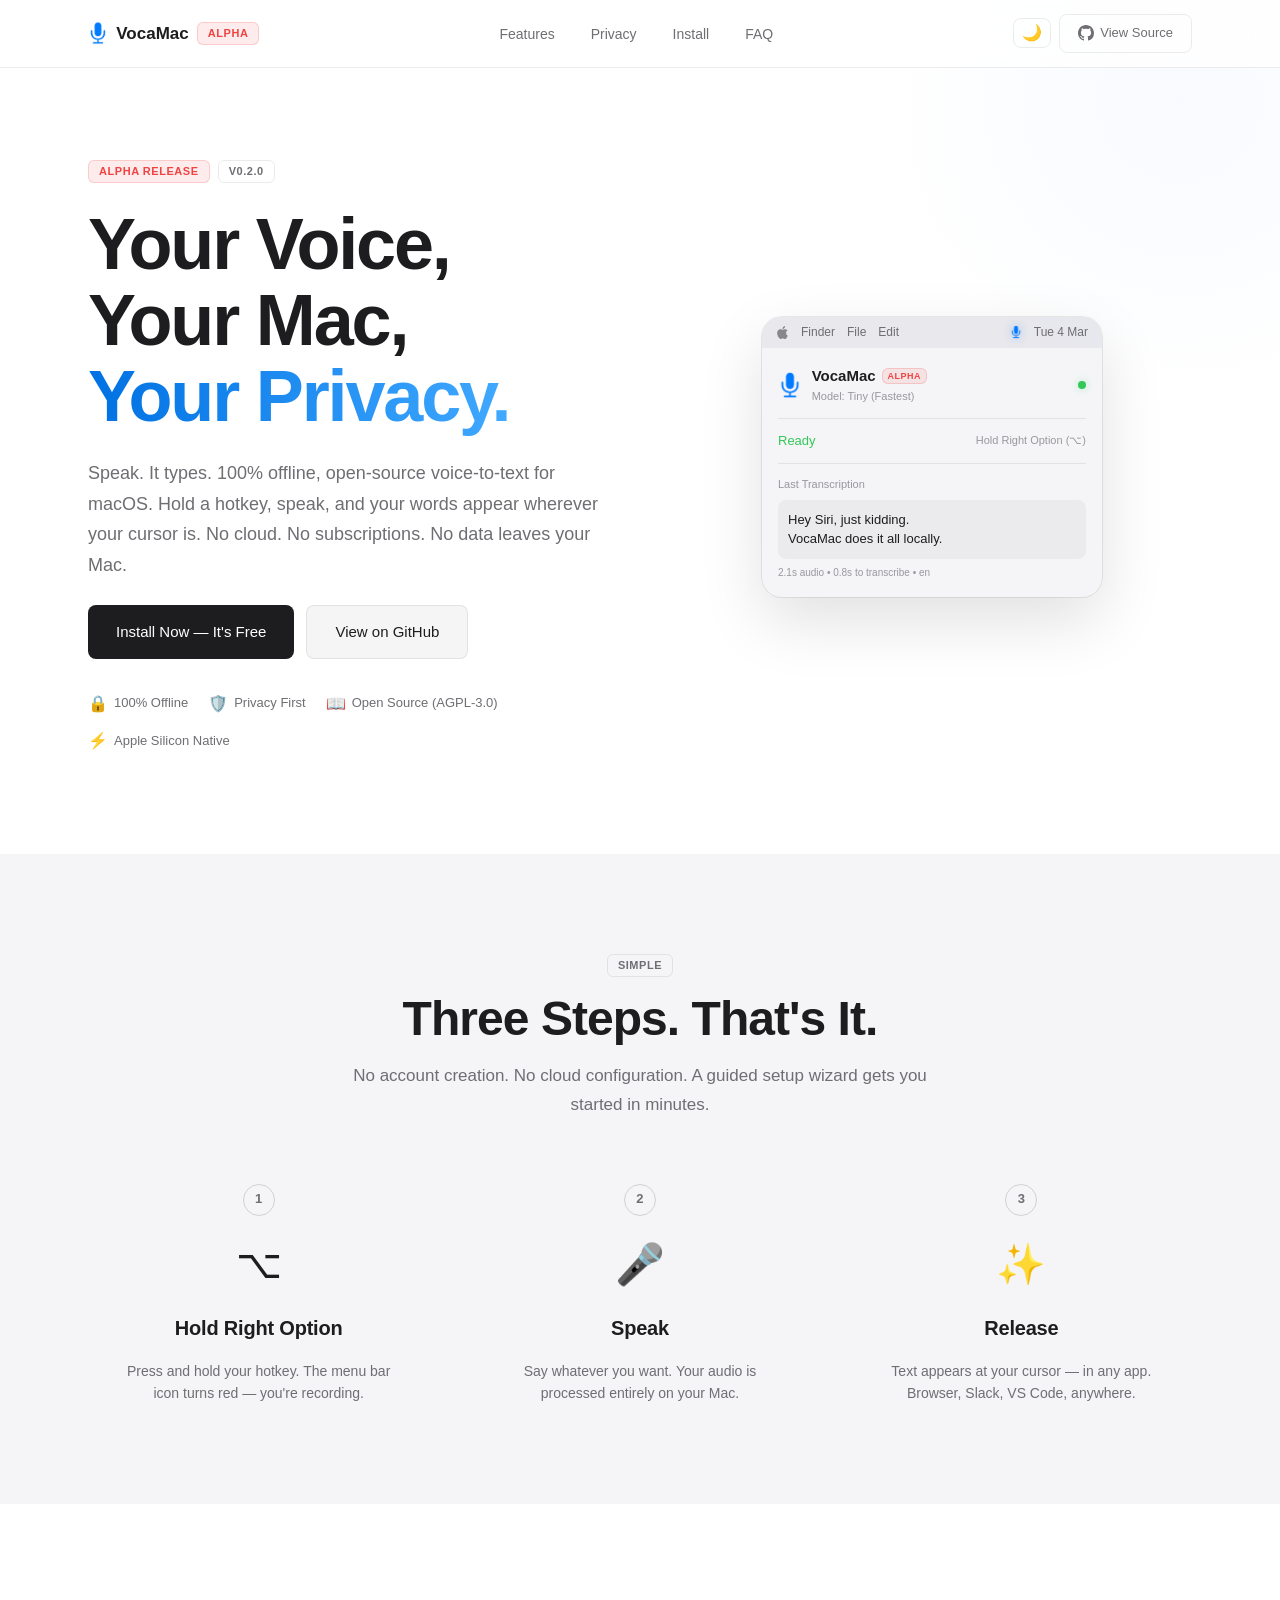
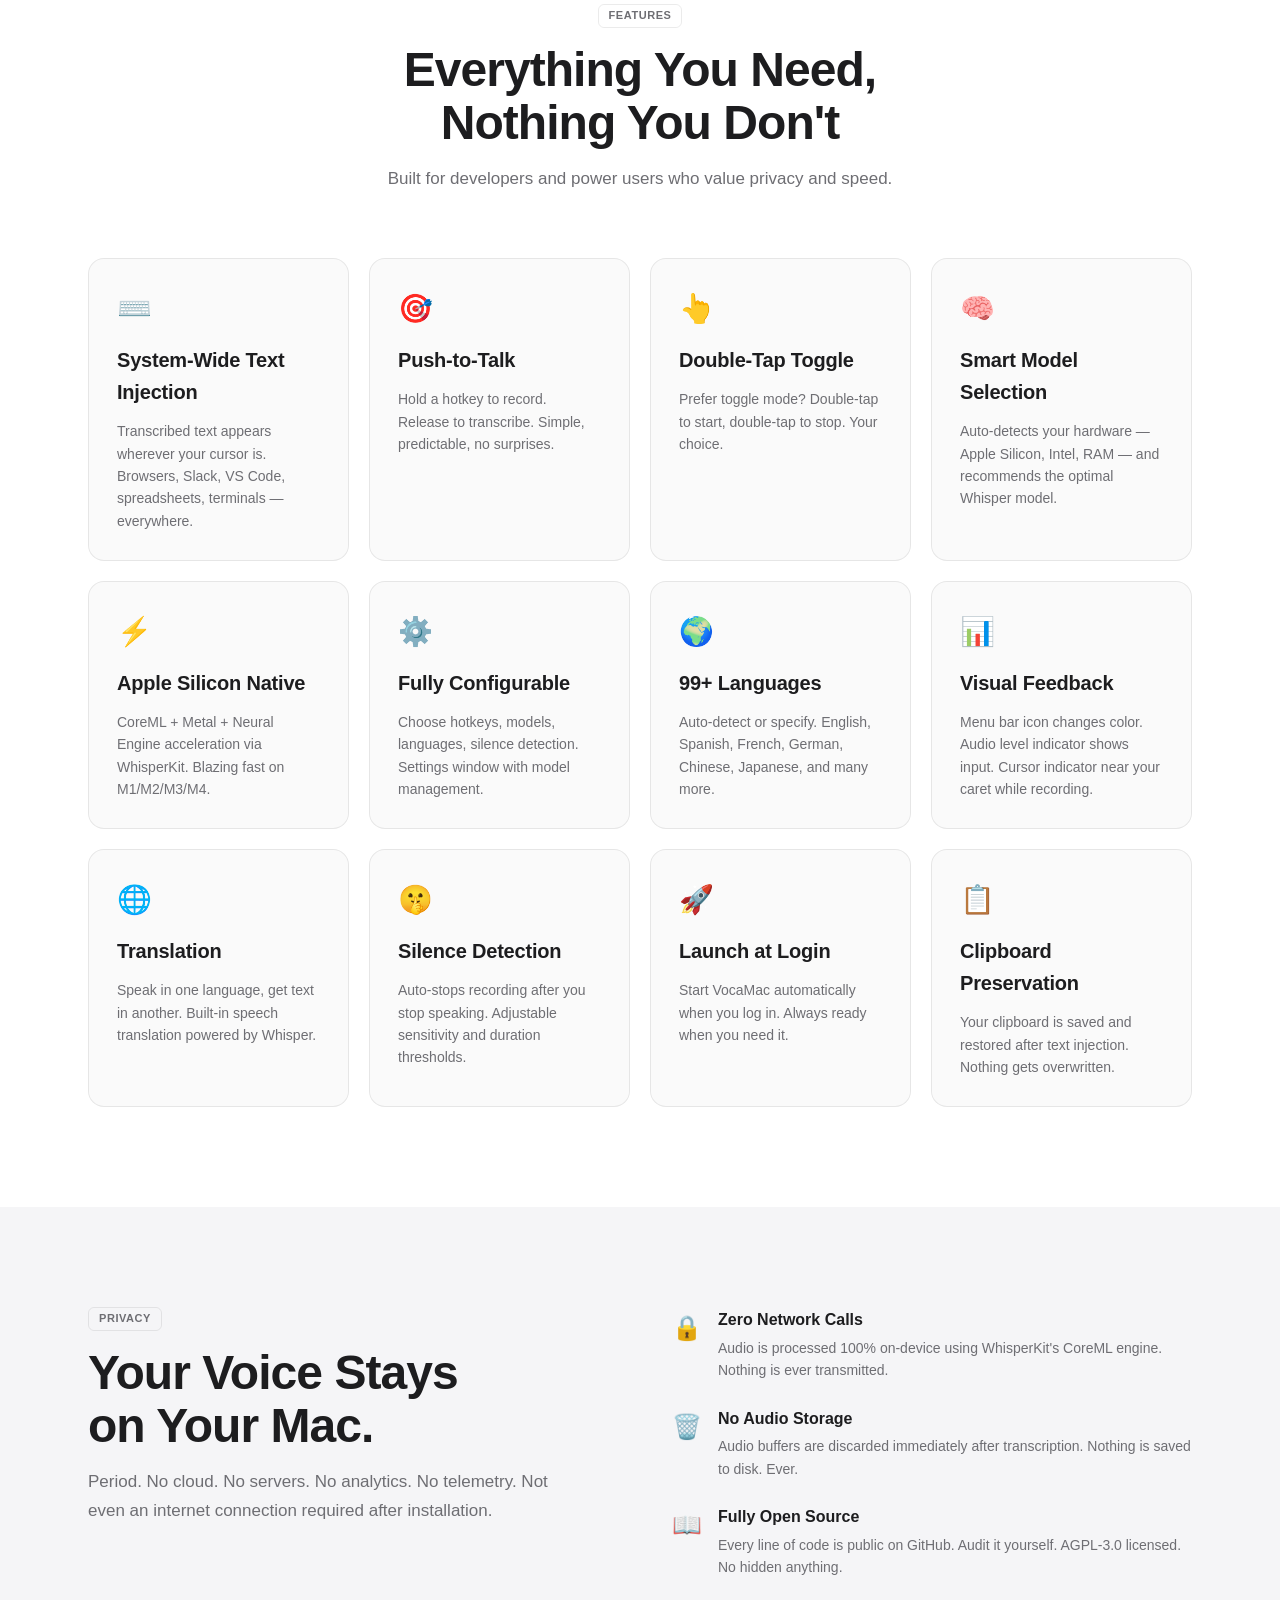
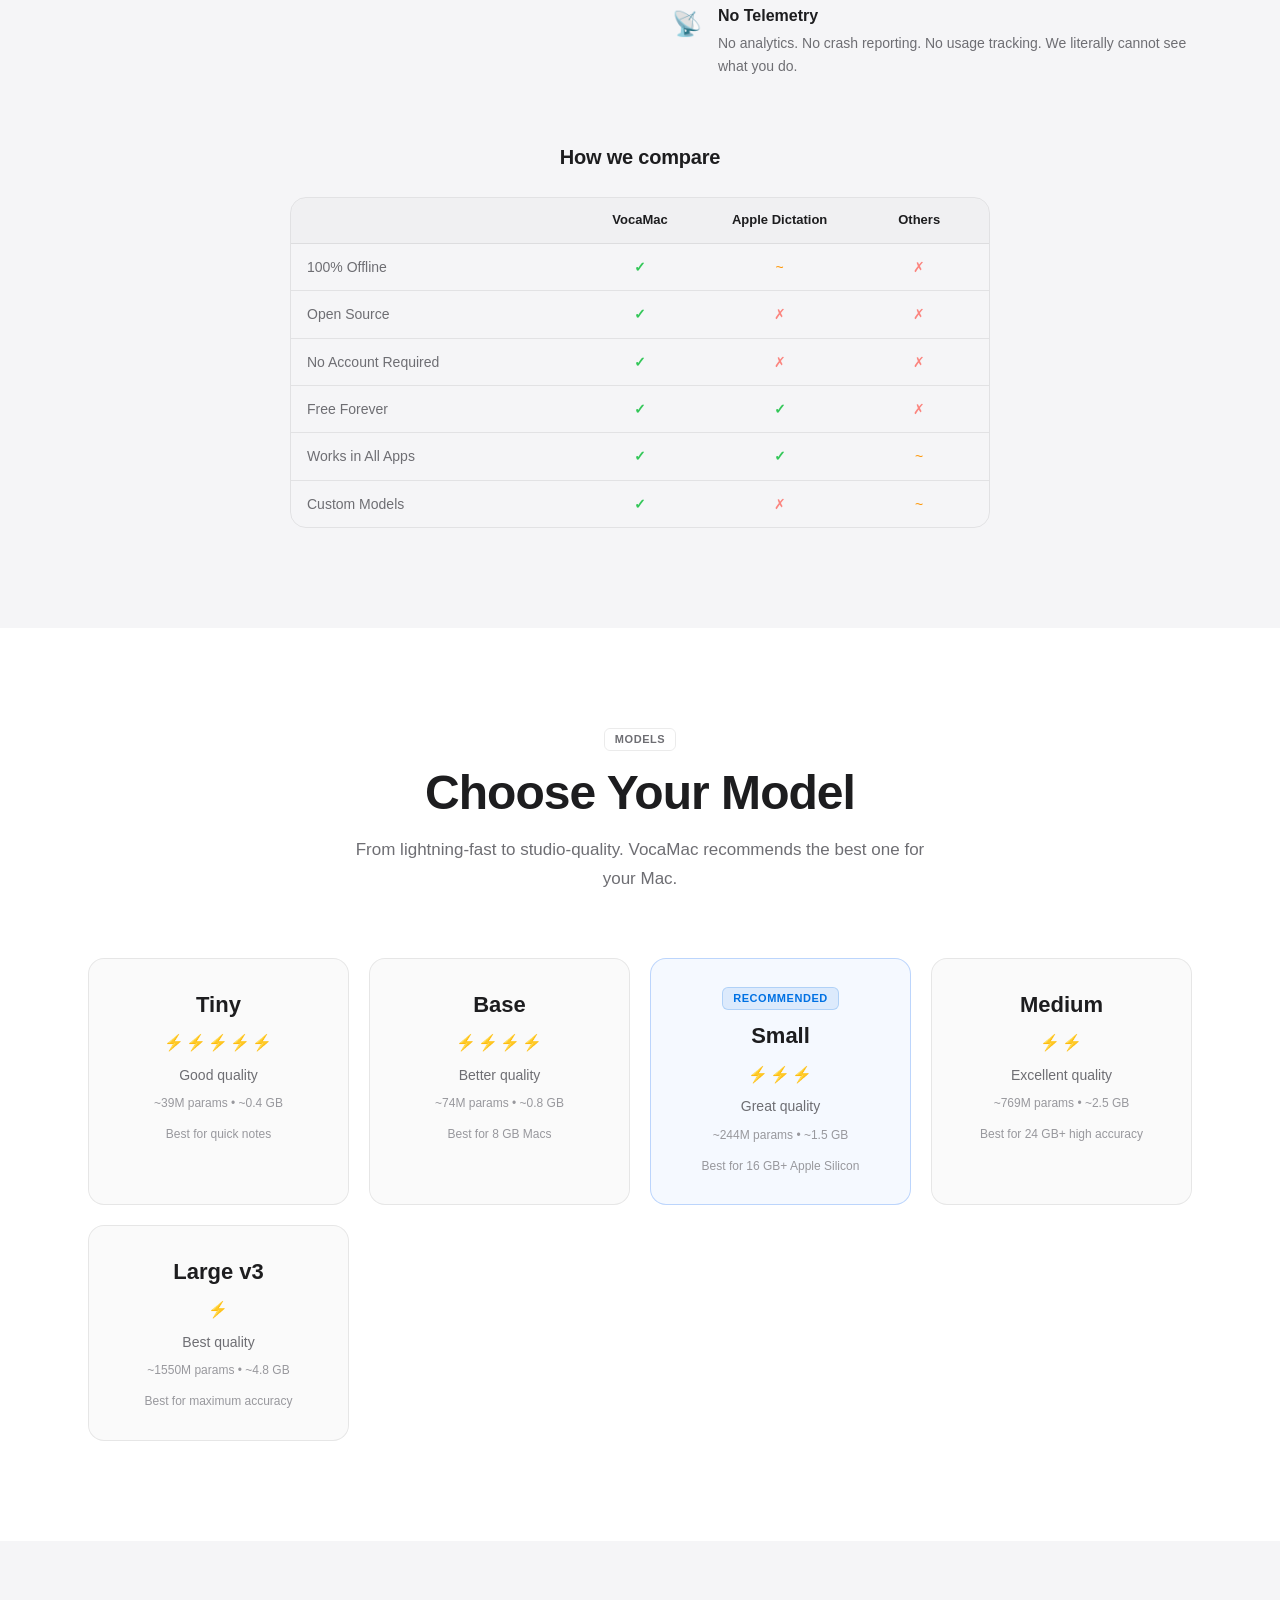
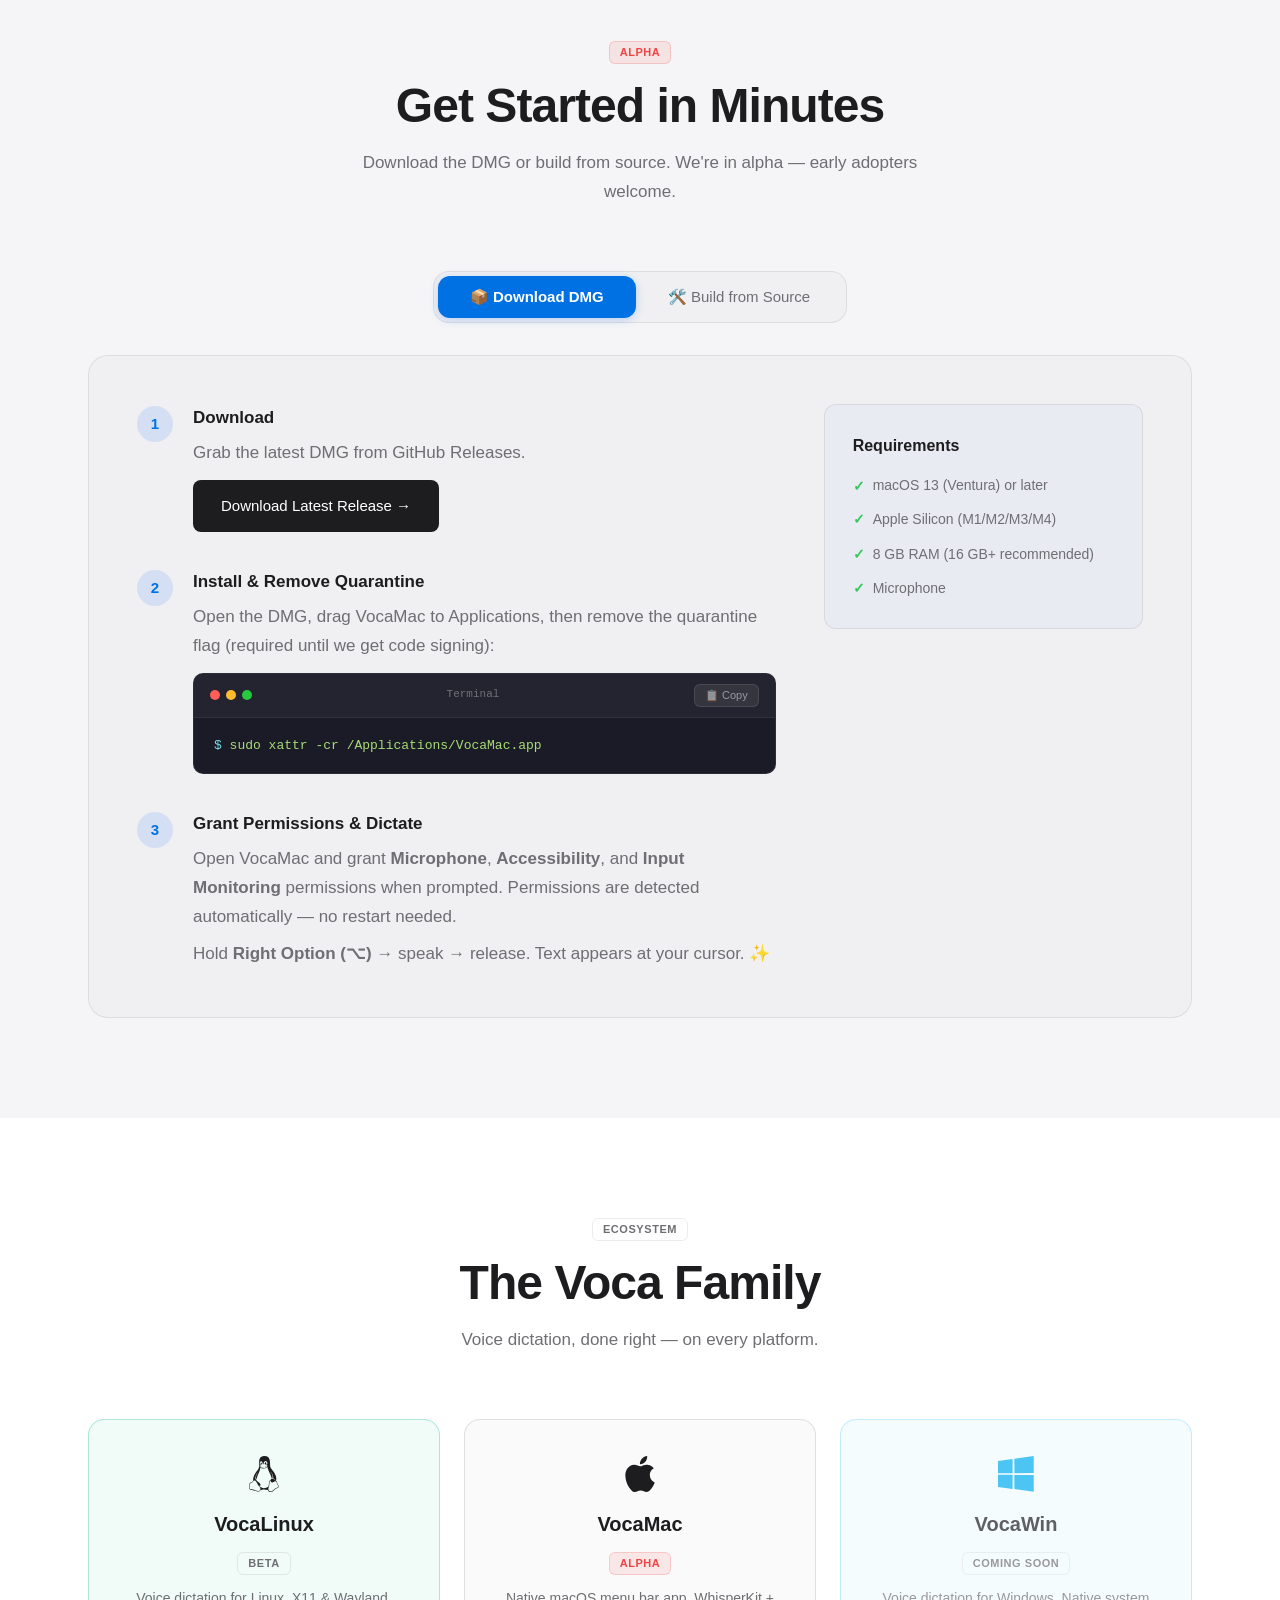
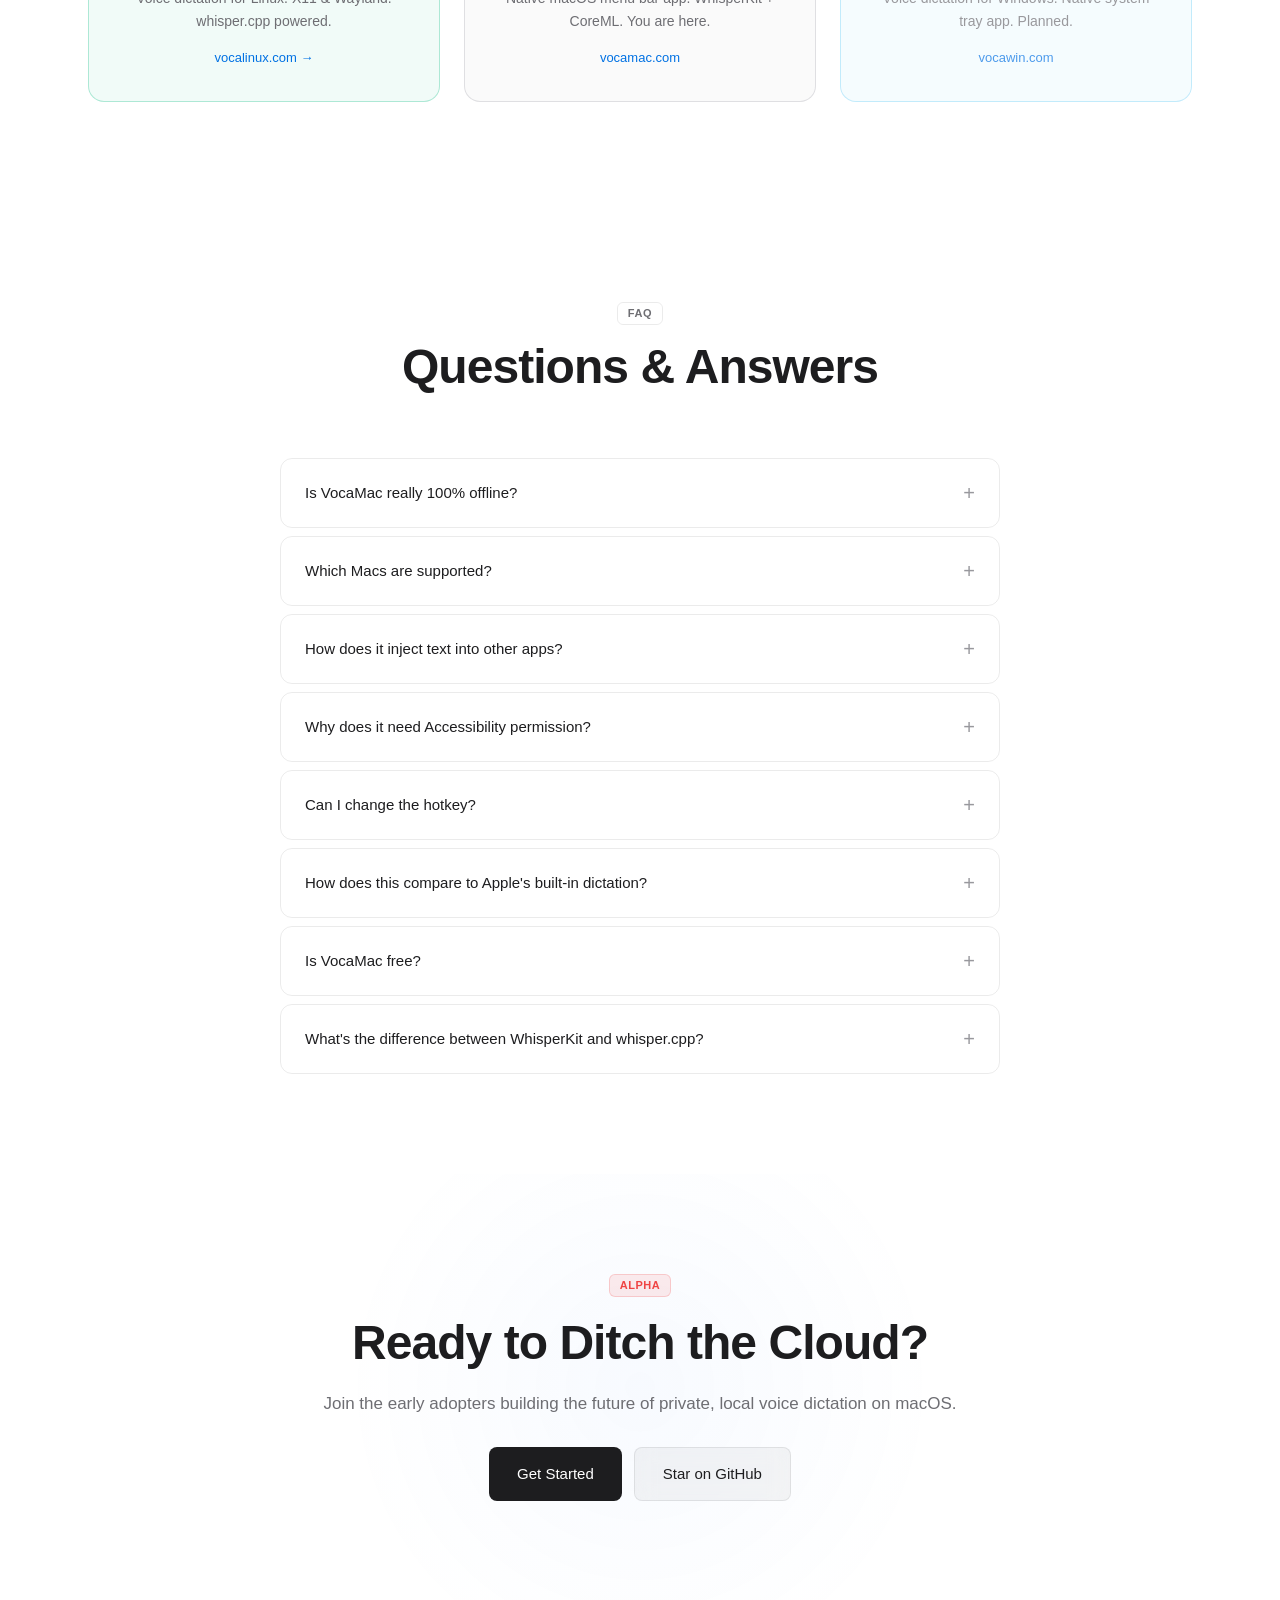
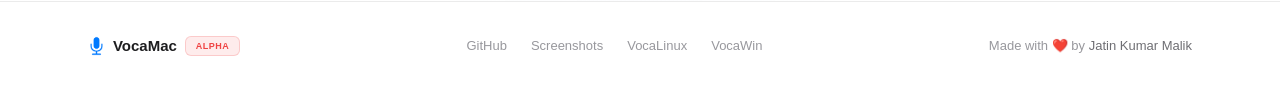
==== commit 0780c0da: "docs: update website with correct license, missing features, and screenshots page Content fixes: - F" ====
--- a/web/index.html
+++ b/web/index.html
@@ -60,16 +60,22 @@
             "name": "Jatin Kumar Malik",
             "url": "https://github.com/jatinkrmalik"
         },
-        "license": "https://opensource.org/licenses/MIT",
+        "license": "https://www.gnu.org/licenses/agpl-3.0",
         "isAccessibleForFree": true,
         "featureList": [
             "100% offline voice recognition",
             "System-wide text injection",
             "Push-to-talk and toggle modes",
             "99+ language support",
+            "Speech translation",
             "Apple Silicon native (CoreML + Neural Engine)",
             "Multiple Whisper model sizes",
-            "Open source (MIT license)"
+            "Silence auto-detection",
+            "Launch at Login",
+            "Clipboard preservation",
+            "Cursor indicator overlay",
+            "Guided setup wizard",
+            "Open source (AGPL-3.0 license)"
         ],
         "screenshot": "https://vocamac.com/og-image.png",
         "softwareVersion": "0.2.0",
@@ -205,7 +211,7 @@
             <div class="section-header">
                 <span class="badge badge--outline">Simple</span>
                 <h2>Three Steps. That's It.</h2>
-                <p class="text-secondary">No setup wizards. No account creation. No cloud configuration.</p>
+                <p class="text-secondary">No account creation. No cloud configuration. A guided setup wizard gets you started in minutes.</p>
             </div>
             <div class="steps">
                 <div class="step">
@@ -277,7 +283,27 @@
                 <div class="feature-card">
                     <div class="feature-card__icon">📊</div>
                     <h3>Visual Feedback</h3>
-                    <p>Menu bar icon changes color. Audio level indicator shows input. You always know what's happening.</p>
+                    <p>Menu bar icon changes color. Audio level indicator shows input. Cursor indicator near your caret while recording.</p>
+                </div>
+                <div class="feature-card">
+                    <div class="feature-card__icon">🌐</div>
+                    <h3>Translation</h3>
+                    <p>Speak in one language, get text in another. Built-in speech translation powered by Whisper.</p>
+                </div>
+                <div class="feature-card">
+                    <div class="feature-card__icon">🤫</div>
+                    <h3>Silence Detection</h3>
+                    <p>Auto-stops recording after you stop speaking. Adjustable sensitivity and duration thresholds.</p>
+                </div>
+                <div class="feature-card">
+                    <div class="feature-card__icon">🚀</div>
+                    <h3>Launch at Login</h3>
+                    <p>Start VocaMac automatically when you log in. Always ready when you need it.</p>
+                </div>
+                <div class="feature-card">
+                    <div class="feature-card__icon">📋</div>
+                    <h3>Clipboard Preservation</h3>
+                    <p>Your clipboard is saved and restored after text injection. Nothing gets overwritten.</p>
                 </div>
             </div>
         </div>
@@ -313,7 +339,7 @@
                         <div class="privacy__point-icon">📖</div>
                         <div>
                             <h4>Fully Open Source</h4>
-                            <p>Every line of code is public on GitHub. Audit it yourself. MIT licensed. No hidden anything.</p>
+                            <p>Every line of code is public on GitHub. Audit it yourself. AGPL-3.0 licensed. No hidden anything.</p>
                         </div>
                     </div>
                     <div class="privacy__point">
@@ -337,7 +363,7 @@
                     <div class="comparison-row">
                         <div>100% Offline</div>
                         <div class="check">✓</div>
-                        <div class="cross">✗</div>
+                        <div class="partial">~</div>
                         <div class="cross">✗</div>
                     </div>
                     <div class="comparison-row">
@@ -405,6 +431,13 @@
                     <div class="model-card__quality">Great quality</div>
                     <div class="model-card__detail">~244M params • ~1.5 GB</div>
                     <div class="model-card__best">Best for 16 GB+ Apple Silicon</div>
+                </div>
+                <div class="model-card">
+                    <div class="model-card__name">Medium</div>
+                    <div class="model-card__speed">⚡⚡</div>
+                    <div class="model-card__quality">Excellent quality</div>
+                    <div class="model-card__detail">~769M params • ~2.5 GB</div>
+                    <div class="model-card__best">Best for 24 GB+ high accuracy</div>
                 </div>
                 <div class="model-card">
                     <div class="model-card__name">Large v3</div>
@@ -470,7 +503,7 @@
                         <div class="install__step-num">3</div>
                         <div>
                             <h4>Grant Permissions &amp; Dictate</h4>
-                            <p class="text-secondary">Open VocaMac and grant <strong>Microphone</strong>, <strong>Accessibility</strong>, and <strong>Input Monitoring</strong> permissions when prompted. Restart the app after granting Input Monitoring.</p>
+                            <p class="text-secondary">Open VocaMac and grant <strong>Microphone</strong>, <strong>Accessibility</strong>, and <strong>Input Monitoring</strong> permissions when prompted. Permissions are detected automatically — no restart needed.</p>
                             <p class="text-secondary" style="margin-top: 8px;">Hold <strong>Right Option (⌥)</strong> → speak → release. Text appears at your cursor. ✨</p>
                         </div>
                     </div>
@@ -516,7 +549,7 @@
                         <div class="install__step-num">2</div>
                         <div>
                             <h4>Grant Permissions &amp; Dictate</h4>
-                            <p class="text-secondary">Grant <strong>Microphone</strong>, <strong>Accessibility</strong>, and <strong>Input Monitoring</strong> permissions when prompted. Restart the app after granting Input Monitoring.</p>
+                            <p class="text-secondary">Grant <strong>Microphone</strong>, <strong>Accessibility</strong>, and <strong>Input Monitoring</strong> permissions when prompted. Permissions are detected automatically — no restart needed.</p>
                             <p class="text-secondary" style="margin-top: 8px;">Hold <strong>Right Option (⌥)</strong> → speak → release. Text appears at your cursor. ✨</p>
                         </div>
                     </div>
@@ -609,7 +642,7 @@
                 </details>
                 <details class="faq__item">
                     <summary>Is VocaMac free?</summary>
-                    <p>Yes, completely free and open source under the MIT license. No premium tiers, no subscriptions, no tracking — just free software.</p>
+                    <p>Yes, completely free and open source under the AGPL-3.0 license. No premium tiers, no subscriptions, no tracking — just free software.</p>
                 </details>
                 <details class="faq__item">
                     <summary>What's the difference between WhisperKit and whisper.cpp?</summary>
@@ -644,6 +677,7 @@
             </div>
             <div class="footer__links">
                 <a href="https://github.com/jatinkrmalik/vocamac" target="_blank" rel="noopener">GitHub</a>
+                <a href="screenshots.html">Screenshots</a>
                 <a href="https://vocalinux.com" target="_blank" rel="noopener">VocaLinux</a>
                 <a href="https://vocawin.com" target="_blank" rel="noopener">VocaWin</a>
             </div>
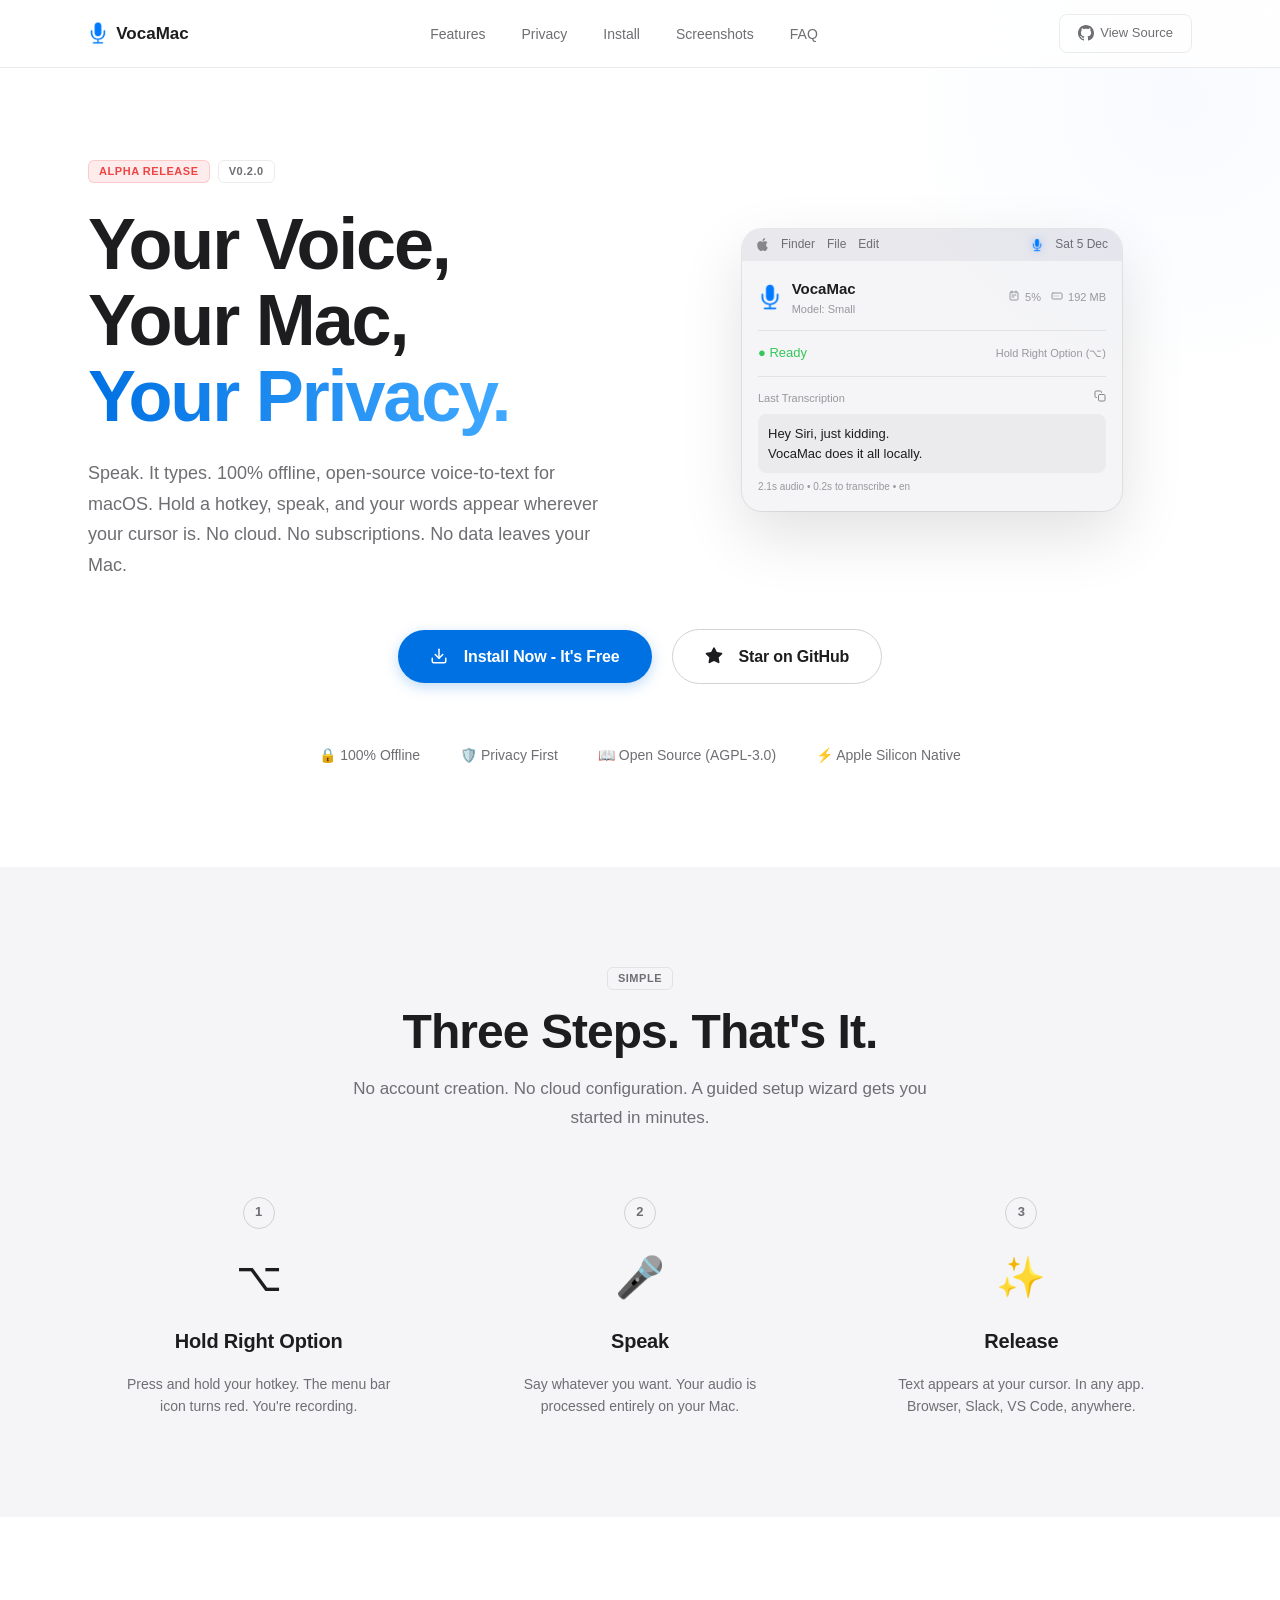
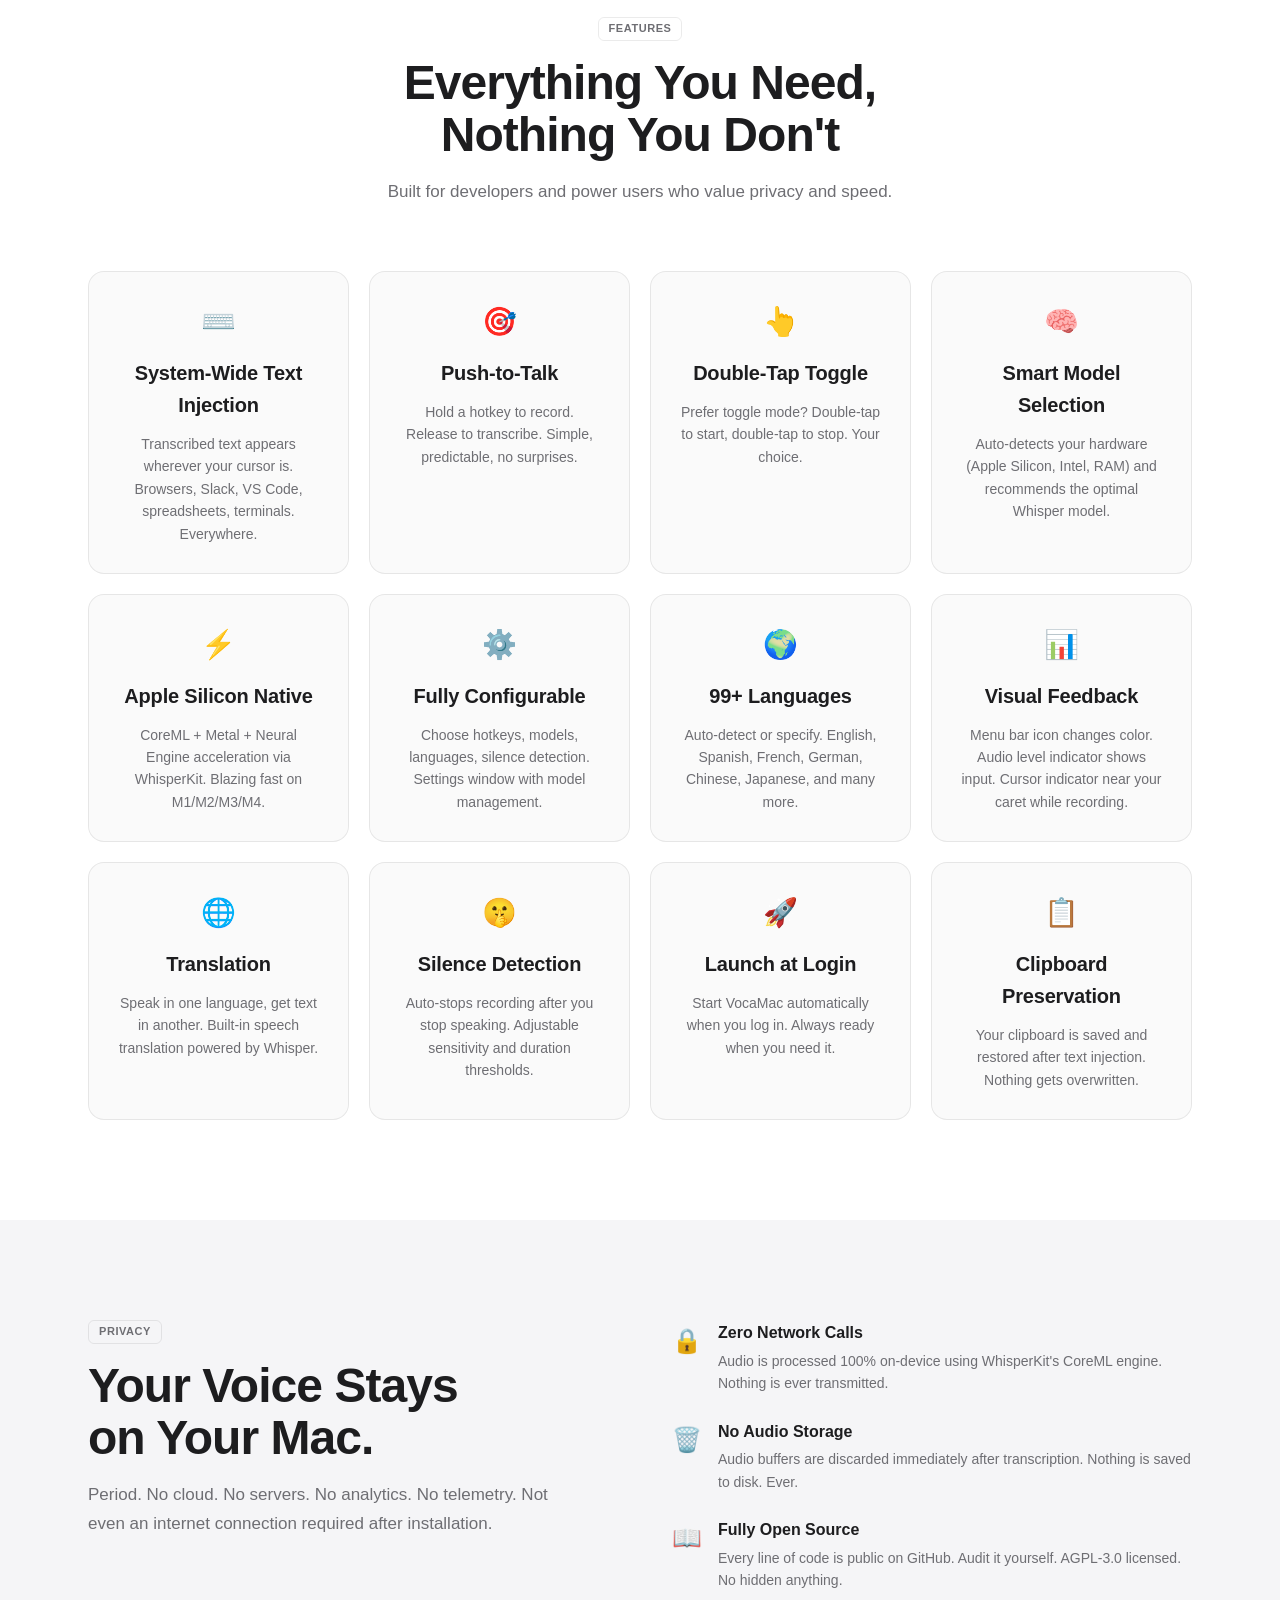
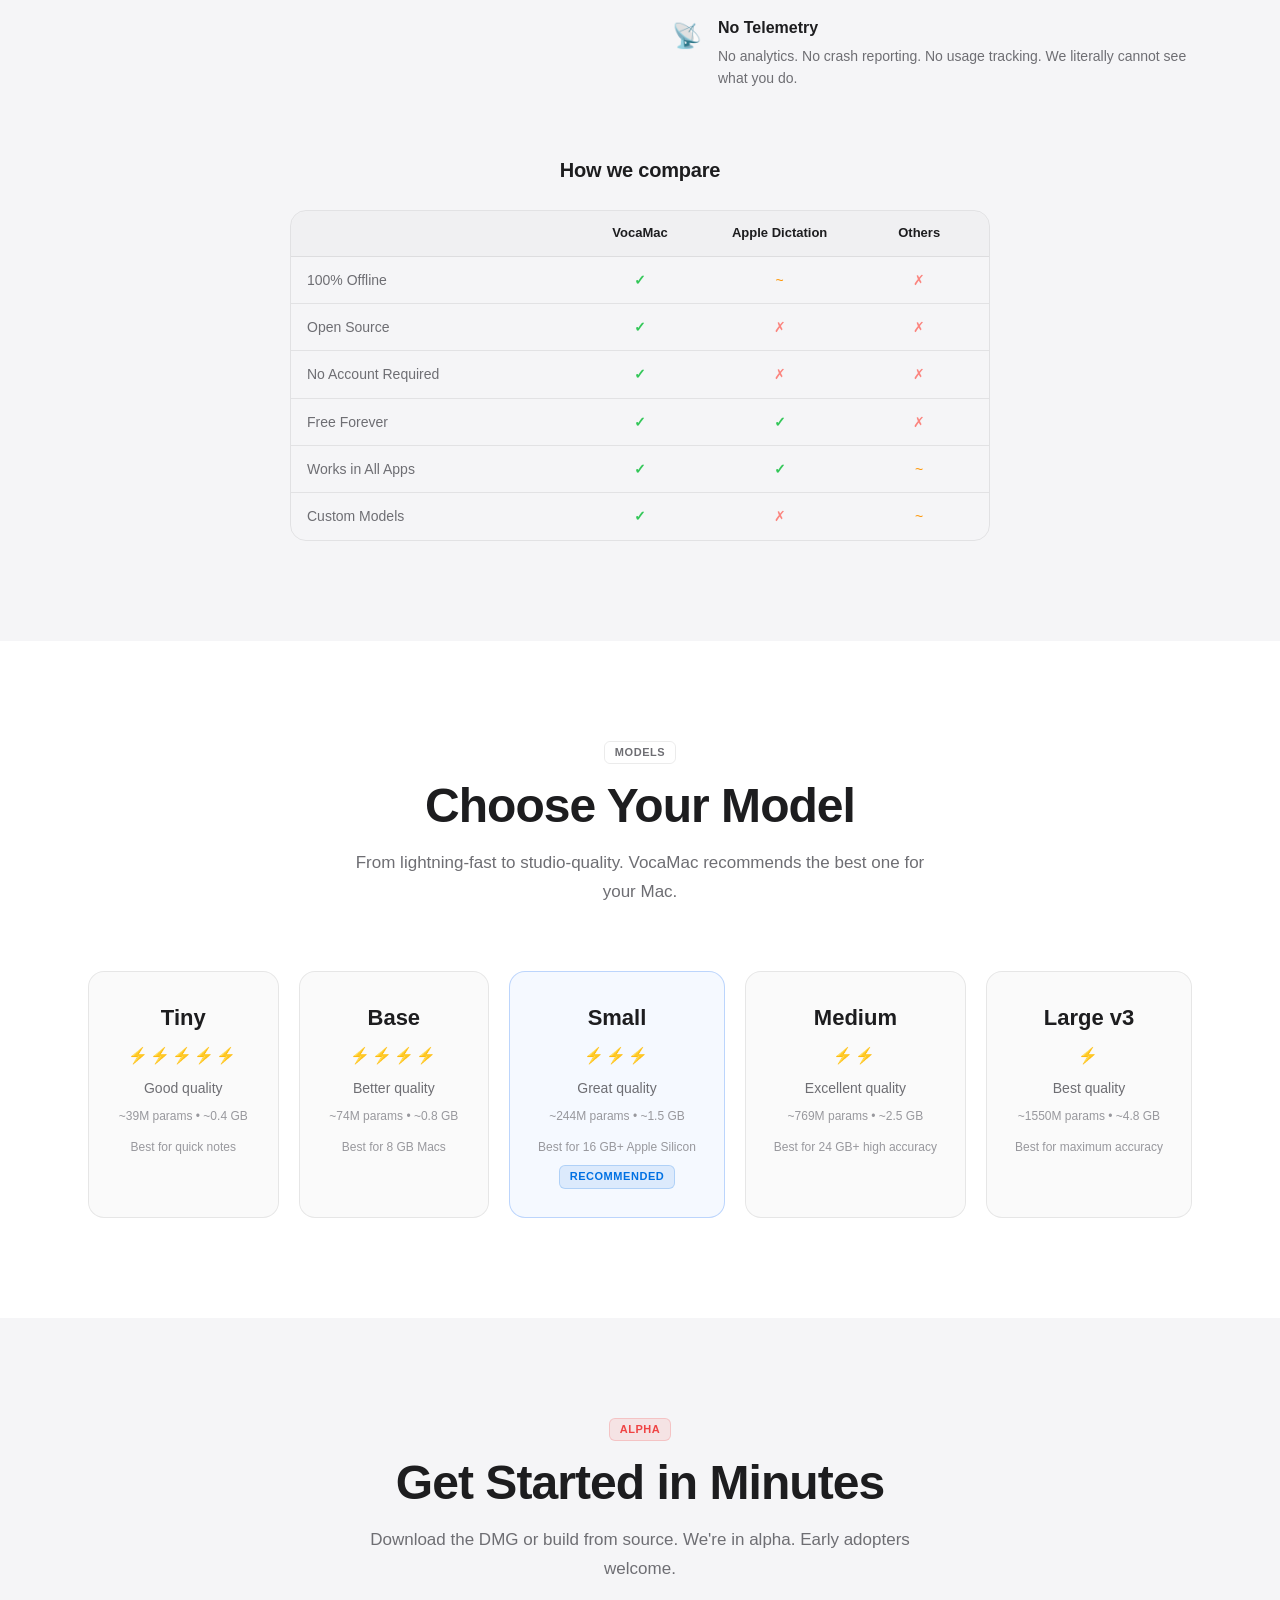
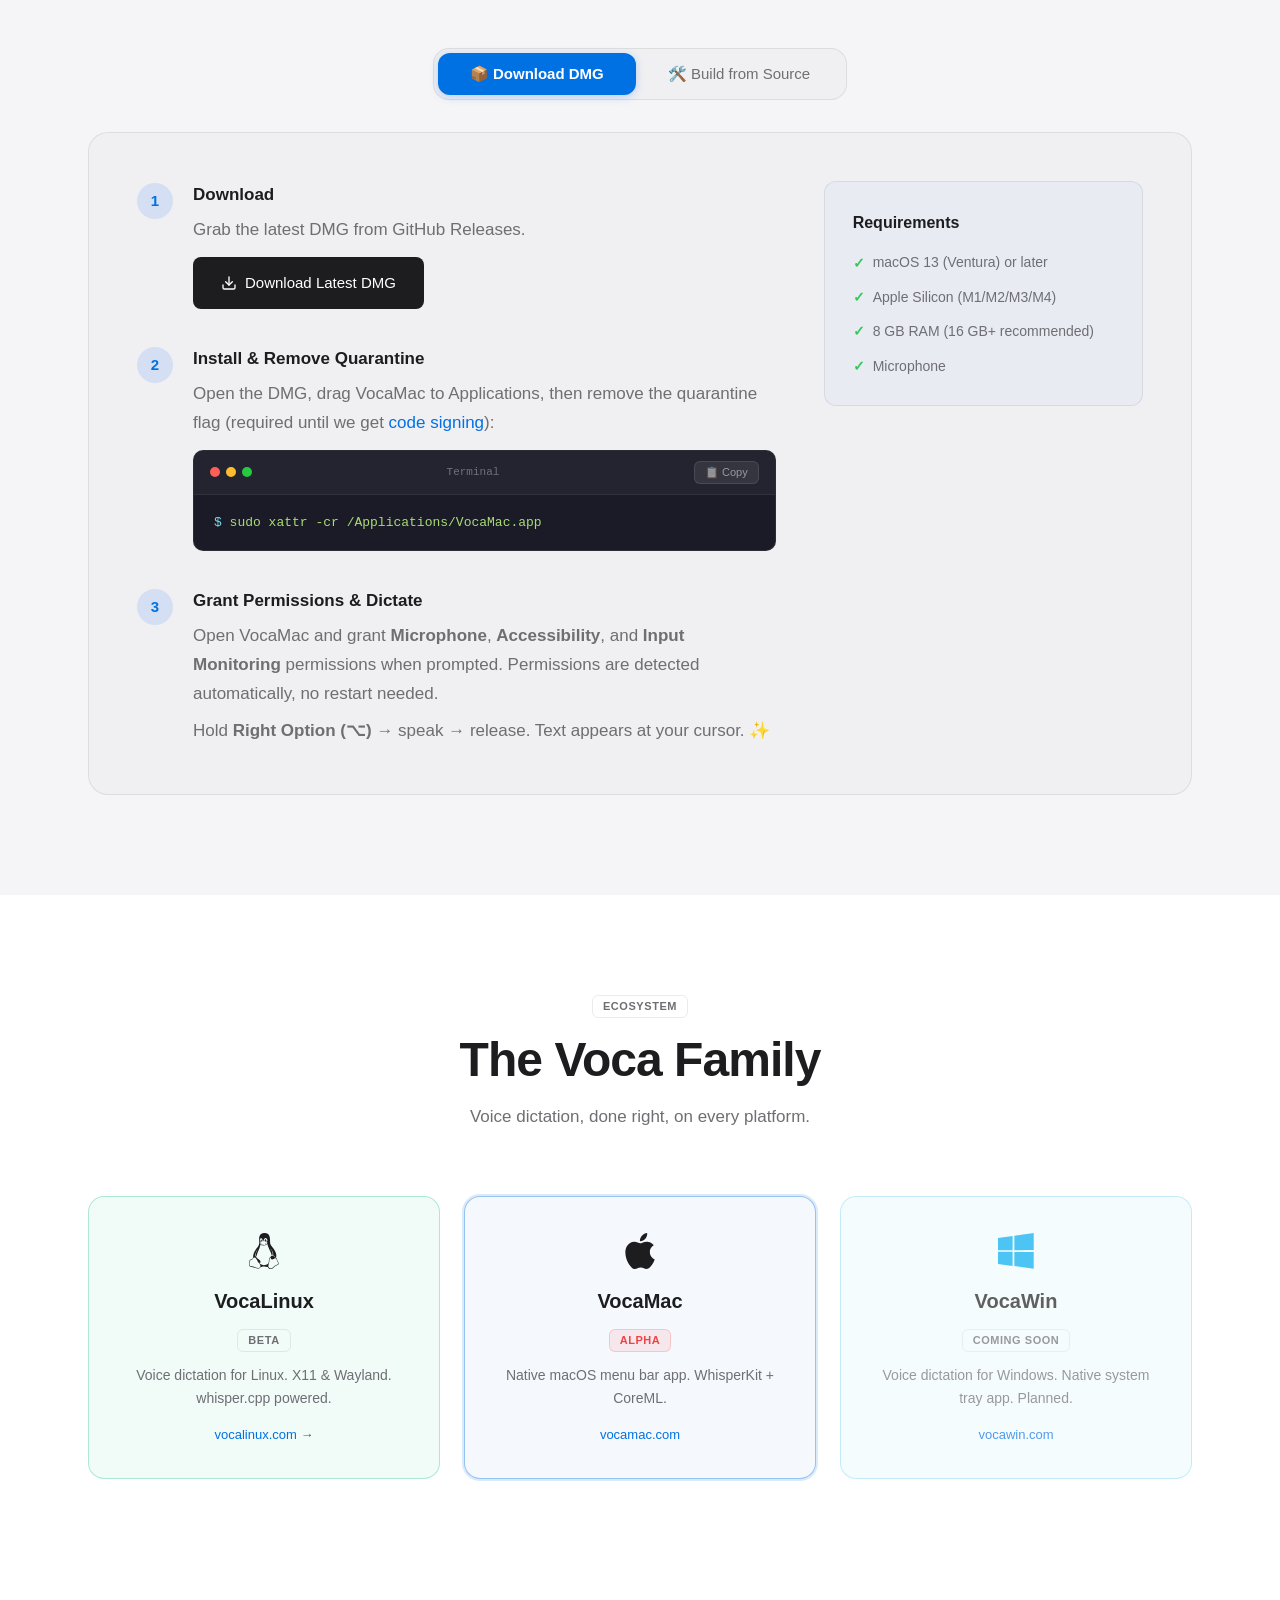
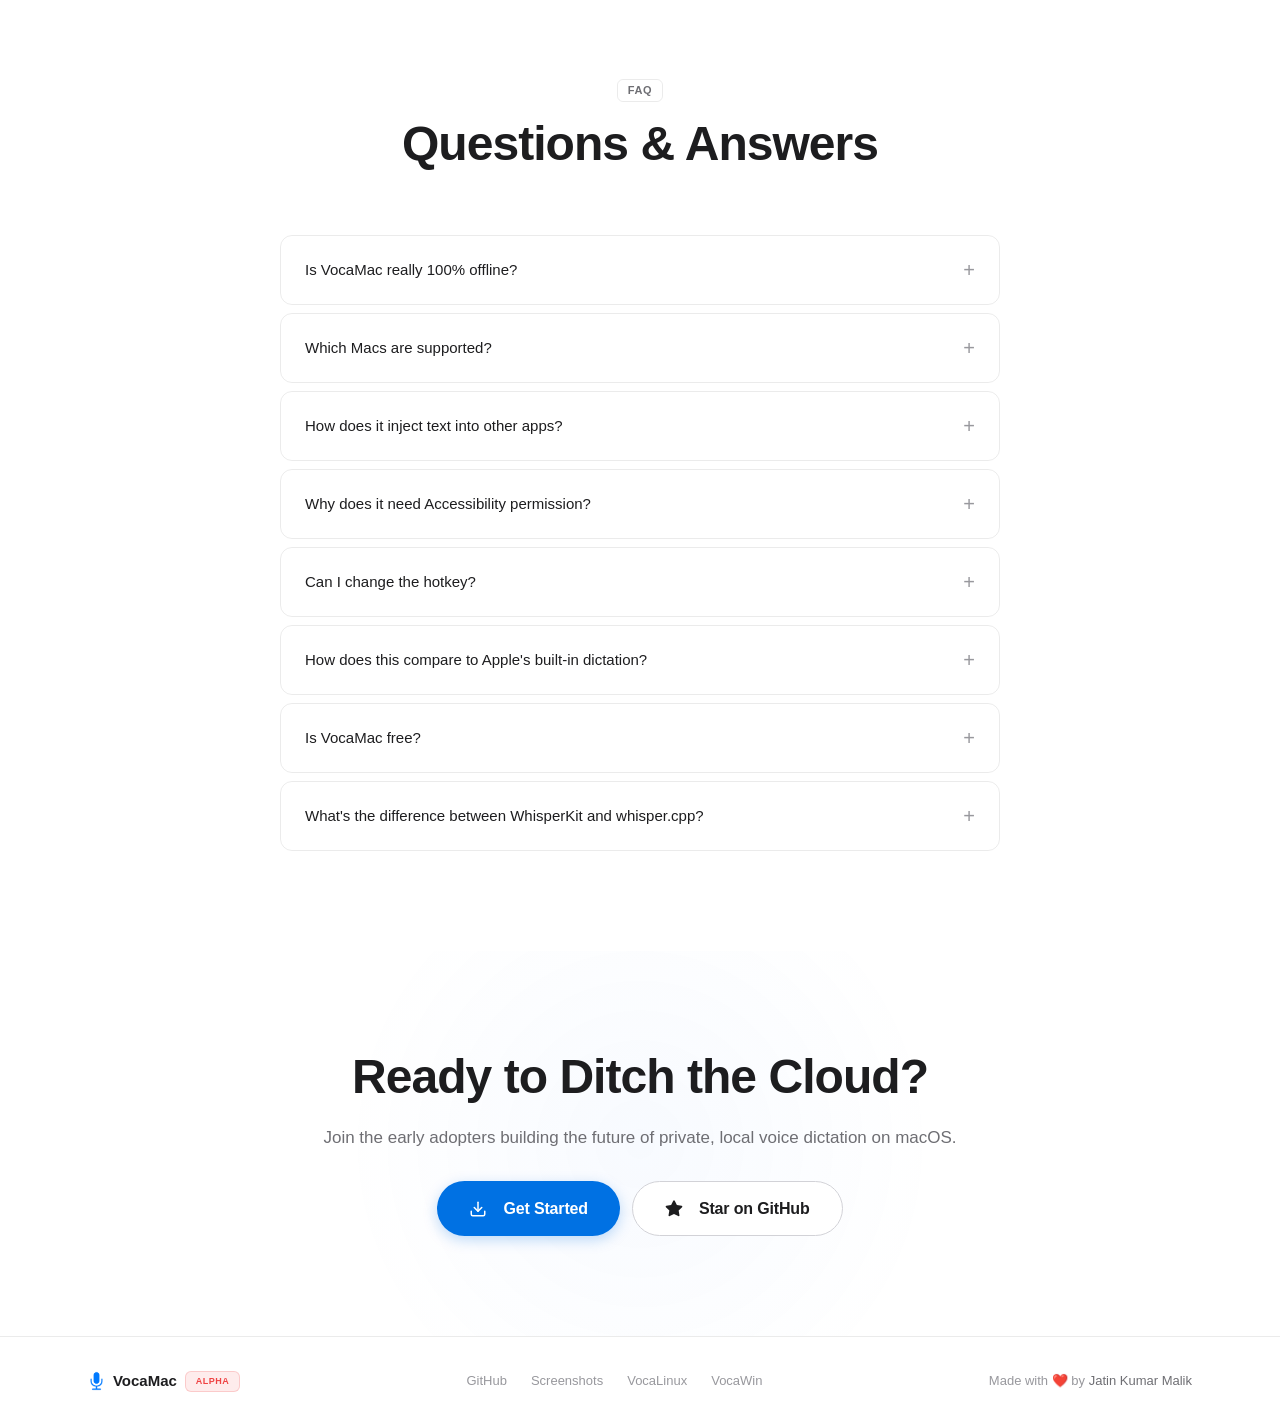
==== commit e6f041ef: "docs: polish website UI, remove dark mode, add SEO improvements UI/UX changes: - Remove dark mode to" ====
--- a/web/index.html
+++ b/web/index.html
@@ -5,8 +5,8 @@
     <meta name="viewport" content="width=device-width, initial-scale=1.0">
 
     <!-- Primary Meta Tags -->
-    <title>VocaMac — 100% Local Voice-to-Text for macOS | Privacy-First Dictation</title>
-    <meta name="title" content="VocaMac — 100% Local Voice-to-Text for macOS | Privacy-First Dictation">
+    <title>VocaMac - 100% Local Voice-to-Text for macOS | Privacy-First Dictation</title>
+    <meta name="title" content="VocaMac - 100% Local Voice-to-Text for macOS | Privacy-First Dictation">
     <meta name="description" content="Free, open-source voice dictation for macOS. Hold a hotkey, speak, and text appears at your cursor. 100% offline, powered by WhisperKit. No cloud, no subscriptions, your data never leaves your Mac.">
     <meta name="keywords" content="voice to text, speech to text, speech recognition, macOS, dictation software, whisper, whisperkit, local dictation, offline voice recognition, privacy, open source, mac app, voice typing, transcription">
     <meta name="author" content="Jatin Kumar Malik">
@@ -17,12 +17,12 @@
     <link rel="icon" type="image/x-icon" href="favicon.ico">
     <link rel="icon" type="image/png" sizes="32x32" href="favicon.png">
     <link rel="apple-touch-icon" sizes="180x180" href="apple-touch-icon.png">
-    <meta name="theme-color" content="#1a1a2e">
+    <meta name="theme-color" content="#FFFFFF">
 
     <!-- Open Graph / Facebook -->
     <meta property="og:type" content="website">
     <meta property="og:url" content="https://vocamac.com/">
-    <meta property="og:title" content="VocaMac — 100% Local Voice-to-Text for macOS">
+    <meta property="og:title" content="VocaMac - 100% Local Voice-to-Text for macOS">
     <meta property="og:description" content="Free, open-source voice dictation for macOS. Hold a hotkey, speak, and text appears at your cursor. 100% offline, powered by WhisperKit. No cloud, no subscriptions.">
     <meta property="og:image" content="https://vocamac.com/og-image.png">
     <meta property="og:image:width" content="1200">
@@ -34,7 +34,7 @@
     <!-- Twitter -->
     <meta name="twitter:card" content="summary_large_image">
     <meta name="twitter:url" content="https://vocamac.com/">
-    <meta name="twitter:title" content="VocaMac — 100% Local Voice-to-Text for macOS">
+    <meta name="twitter:title" content="VocaMac - 100% Local Voice-to-Text for macOS">
     <meta name="twitter:description" content="Free, open-source voice dictation for macOS. Hold a hotkey, speak, and text appears at your cursor. 100% offline, powered by WhisperKit.">
     <meta name="twitter:image" content="https://vocamac.com/og-image.png">
     <meta name="twitter:image:alt" content="VocaMac - Local Voice-to-Text for macOS">
@@ -84,9 +84,14 @@
     </script>
 
     <link rel="stylesheet" href="style.css">
-    <!-- Prevent flash of wrong theme -->
+
+    <!-- Google tag (gtag.js) -->
+    <script async src="https://www.googletagmanager.com/gtag/js?id=G-8W6EJV2KP0"></script>
     <script>
-        (function(){var t=localStorage.getItem('vocamac-theme')||(window.matchMedia('(prefers-color-scheme:light)').matches?'light':'dark');document.documentElement.setAttribute('data-theme',t);})();
+        window.dataLayer = window.dataLayer || [];
+        function gtag(){dataLayer.push(arguments);}
+        gtag('js', new Date());
+        gtag('config', 'G-8W6EJV2KP0');
     </script>
 </head>
 <body>
@@ -96,19 +101,15 @@
             <a href="/" class="navbar__logo">
                 <img src="logo.png" alt="VocaMac" class="navbar__logo-img">
                 <span>VocaMac</span>
-                <span class="badge badge--alpha">ALPHA</span>
             </a>
             <ul class="navbar__menu">
                 <li><a href="#features" class="navbar__link">Features</a></li>
                 <li><a href="#privacy" class="navbar__link">Privacy</a></li>
                 <li><a href="#install" class="navbar__link">Install</a></li>
+                <li><a href="screenshots.html" class="navbar__link">Screenshots</a></li>
                 <li><a href="#faq" class="navbar__link">FAQ</a></li>
             </ul>
             <div class="navbar__actions">
-                <button class="theme-toggle" aria-label="Toggle theme" title="Toggle light/dark mode">
-                    <span class="theme-icon-dark">☀️</span>
-                    <span class="theme-icon-light">🌙</span>
-                </button>
                 <a href="https://github.com/jatinkrmalik/vocamac" class="navbar__cta" target="_blank" rel="noopener">
                     <svg width="16" height="16" viewBox="0 0 16 16" fill="currentColor" style="vertical-align: -2px; margin-right: 6px;"><path d="M8 0C3.58 0 0 3.58 0 8c0 3.54 2.29 6.53 5.47 7.59.4.07.55-.17.55-.38 0-.19-.01-.82-.01-1.49-2.01.37-2.53-.49-2.69-.94-.09-.23-.48-.94-.82-1.13-.28-.15-.68-.52-.01-.53.63-.01 1.08.58 1.23.82.72 1.21 1.87.87 2.33.66.07-.52.28-.87.51-1.07-1.78-.2-3.64-.89-3.64-3.95 0-.87.31-1.59.82-2.15-.08-.2-.36-1.02.08-2.12 0 0 .67-.21 2.2.82.64-.18 1.32-.27 2-.27.68 0 1.36.09 2 .27 1.53-1.04 2.2-.82 2.2-.82.44 1.1.16 1.92.08 2.12.51.56.82 1.27.82 2.15 0 3.07-1.87 3.75-3.65 3.95.29.25.54.73.54 1.48 0 1.07-.01 1.93-.01 2.2 0 .21.15.46.55.38A8.013 8.013 0 0016 8c0-4.42-3.58-8-8-8z"/></svg>
                     <span class="navbar__cta-text">View Source</span>
@@ -120,6 +121,7 @@
         </div>
     </nav>
 
+    <main>
     <!-- Hero -->
     <section class="hero">
         <div class="container hero__container">
@@ -136,32 +138,6 @@
                 <p class="hero__subtext">
                     Speak. It types. 100% offline, open-source voice-to-text for macOS. Hold a hotkey, speak, and your words appear wherever your cursor is. No cloud. No subscriptions. No data leaves your Mac.
                 </p>
-                <div class="hero__actions">
-                    <a href="#install" class="button button--primary">
-                        Install Now — It's Free
-                    </a>
-                    <a href="https://github.com/jatinkrmalik/vocamac" class="button button--glass" target="_blank" rel="noopener">
-                        View on GitHub
-                    </a>
-                </div>
-                <div class="hero__stats">
-                    <div class="hero__stat">
-                        <span class="hero__stat-icon">🔒</span>
-                        <span>100% Offline</span>
-                    </div>
-                    <div class="hero__stat">
-                        <span class="hero__stat-icon">🛡️</span>
-                        <span>Privacy First</span>
-                    </div>
-                    <div class="hero__stat">
-                        <span class="hero__stat-icon">📖</span>
-                        <span>Open Source (AGPL-3.0)</span>
-                    </div>
-                    <div class="hero__stat">
-                        <span class="hero__stat-icon">⚡</span>
-                        <span>Apple Silicon Native</span>
-                    </div>
-                </div>
             </div>
             <div class="hero__visual">
                 <div class="mockup">
@@ -174,7 +150,7 @@
                         </div>
                         <div class="mockup__menubar-right">
                             <img src="logo.png" alt="VocaMac" class="mockup__menubar-icon mockup__mic-icon">
-                            <span class="mockup__menubar-item">Tue 4 Mar</span>
+                            <span class="mockup__menubar-item" id="mockup-date">Tue 4 Mar</span>
                         </div>
                     </div>
                     <div class="mockup__popover">
@@ -182,26 +158,42 @@
                             <div class="mockup__header-left">
                                 <img src="logo.png" alt="VocaMac" class="mockup__app-logo">
                                 <div>
-                                    <div class="mockup__app-name">VocaMac <span class="badge badge--alpha" style="font-size: 9px; padding: 1px 5px;">ALPHA</span></div>
-                                    <div class="mockup__model">Model: Tiny (Fastest)</div>
+                                    <div class="mockup__app-name">VocaMac</div>
+                                    <div class="mockup__model">Model: Small</div>
                                 </div>
                             </div>
-                            <div class="mockup__status-dot mockup__status-dot--ready"></div>
+                            <div class="mockup__header-right">
+                                <span class="mockup__resource"><svg width="12" height="12" viewBox="0 0 24 24" fill="none" stroke="currentColor" stroke-width="2" stroke-linecap="round" stroke-linejoin="round" style="vertical-align: -1px; margin-right: 2px;"><rect x="4" y="4" width="16" height="16" rx="2"/><line x1="8" y1="2" x2="8" y2="6"/><line x1="16" y1="2" x2="16" y2="6"/><line x1="8" y1="10" x2="16" y2="10"/><line x1="8" y1="14" x2="12" y2="14"/></svg> 5%</span>
+                                <span class="mockup__resource"><svg width="12" height="12" viewBox="0 0 24 24" fill="none" stroke="currentColor" stroke-width="2" stroke-linecap="round" stroke-linejoin="round" style="vertical-align: -1px; margin-right: 2px;"><rect x="2" y="6" width="20" height="12" rx="2"/><line x1="6" y1="12" x2="6" y2="12"/><line x1="10" y1="12" x2="10" y2="12"/><line x1="14" y1="12" x2="14" y2="12"/></svg> 192 MB</span>
+                            </div>
                         </div>
                         <div class="mockup__divider"></div>
                         <div class="mockup__status-row">
-                            <span class="mockup__status-text mockup__status-text--ready">Ready</span>
+                            <span class="mockup__status-text mockup__status-text--ready">● Ready</span>
                             <span class="mockup__hint">Hold Right Option (⌥)</span>
                         </div>
                         <div class="mockup__divider"></div>
                         <div class="mockup__transcription">
-                            <div class="mockup__transcription-label">Last Transcription</div>
+                            <div class="mockup__transcription-header">
+                                <span class="mockup__transcription-label">Last Transcription</span>
+                                <span class="mockup__copy-icon"><svg width="12" height="12" viewBox="0 0 24 24" fill="none" stroke="currentColor" stroke-width="2" stroke-linecap="round" stroke-linejoin="round"><rect x="9" y="9" width="13" height="13" rx="2" ry="2"/><path d="M5 15H4a2 2 0 0 1-2-2V4a2 2 0 0 1 2-2h9a2 2 0 0 1 2 2v1"/></svg></span>
+                            </div>
                             <div class="mockup__transcription-text">Hey Siri, just kidding.<br>VocaMac does it all locally.</div>
-                            <div class="mockup__transcription-meta">2.1s audio • 0.8s to transcribe • en</div>
-                        </div>
-                    </div>
-                </div>
-            </div>
+                            <div class="mockup__transcription-meta">2.1s audio • 0.2s to transcribe • en</div>
+                        </div>
+                    </div>
+                </div>
+            </div>
+        </div>
+        <div class="hero__cta-centered">
+            <a href="#install" class="button button--hero-primary"><svg width="18" height="18" viewBox="0 0 24 24" fill="none" stroke="currentColor" stroke-width="2" stroke-linecap="round" stroke-linejoin="round" style="vertical-align: -3px; margin-right: 8px;"><path d="M21 15v4a2 2 0 0 1-2 2H5a2 2 0 0 1-2-2v-4"/><polyline points="7 10 12 15 17 10"/><line x1="12" y1="15" x2="12" y2="3"/></svg>Install Now - It's Free</a>
+            <a href="https://github.com/jatinkrmalik/vocamac" class="button button--hero-secondary" target="_blank" rel="noopener"><svg width="18" height="18" viewBox="0 0 16 16" fill="currentColor" style="vertical-align: -3px; margin-right: 8px;"><path d="M8 .25a.75.75 0 0 1 .673.418l1.882 3.815 4.21.612a.75.75 0 0 1 .416 1.279l-3.046 2.97.719 4.192a.75.75 0 0 1-1.088.791L8 12.347l-3.766 1.98a.75.75 0 0 1-1.088-.79l.72-4.194L.818 6.374a.75.75 0 0 1 .416-1.28l4.21-.611L7.327.668A.75.75 0 0 1 8 .25Z"/></svg>Star on GitHub</a>
+        </div>
+        <div class="hero__pills">
+            <span class="hero__pill">🔒 100% Offline</span>
+            <span class="hero__pill">🛡️ Privacy First</span>
+            <span class="hero__pill">📖 Open Source (AGPL-3.0)</span>
+            <span class="hero__pill">⚡ Apple Silicon Native</span>
         </div>
     </section>
 
@@ -218,7 +210,7 @@
                     <div class="step__number">1</div>
                     <div class="step__icon">⌥</div>
                     <h3>Hold Right Option</h3>
-                    <p>Press and hold your hotkey. The menu bar icon turns red — you're recording.</p>
+                    <p>Press and hold your hotkey. The menu bar icon turns red. You're recording.</p>
                 </div>
                 <div class="step">
                     <div class="step__number">2</div>
@@ -230,7 +222,7 @@
                     <div class="step__number">3</div>
                     <div class="step__icon">✨</div>
                     <h3>Release</h3>
-                    <p>Text appears at your cursor — in any app. Browser, Slack, VS Code, anywhere.</p>
+                    <p>Text appears at your cursor. In any app. Browser, Slack, VS Code, anywhere.</p>
                 </div>
             </div>
         </div>
@@ -248,7 +240,7 @@
                 <div class="feature-card">
                     <div class="feature-card__icon">⌨️</div>
                     <h3>System-Wide Text Injection</h3>
-                    <p>Transcribed text appears wherever your cursor is. Browsers, Slack, VS Code, spreadsheets, terminals — everywhere.</p>
+                    <p>Transcribed text appears wherever your cursor is. Browsers, Slack, VS Code, spreadsheets, terminals. Everywhere.</p>
                 </div>
                 <div class="feature-card">
                     <div class="feature-card__icon">🎯</div>
@@ -263,7 +255,7 @@
                 <div class="feature-card">
                     <div class="feature-card__icon">🧠</div>
                     <h3>Smart Model Selection</h3>
-                    <p>Auto-detects your hardware — Apple Silicon, Intel, RAM — and recommends the optimal Whisper model.</p>
+                    <p>Auto-detects your hardware (Apple Silicon, Intel, RAM) and recommends the optimal Whisper model.</p>
                 </div>
                 <div class="feature-card">
                     <div class="feature-card__icon">⚡</div>
@@ -425,12 +417,12 @@
                     <div class="model-card__best">Best for 8 GB Macs</div>
                 </div>
                 <div class="model-card model-card--recommended">
-                    <span class="badge badge--primary">Recommended</span>
                     <div class="model-card__name">Small</div>
                     <div class="model-card__speed">⚡⚡⚡</div>
                     <div class="model-card__quality">Great quality</div>
                     <div class="model-card__detail">~244M params • ~1.5 GB</div>
                     <div class="model-card__best">Best for 16 GB+ Apple Silicon</div>
+                    <span class="badge badge--primary">Recommended</span>
                 </div>
                 <div class="model-card">
                     <div class="model-card__name">Medium</div>
@@ -456,7 +448,7 @@
             <div class="section-header">
                 <span class="badge badge--alpha">ALPHA</span>
                 <h2>Get Started in Minutes</h2>
-                <p class="text-secondary">Download the DMG or build from source. We're in alpha — early adopters welcome.</p>
+                <p class="text-secondary">Download the DMG or build from source. We're in alpha. Early adopters welcome.</p>
             </div>
 
             <!-- Install Options Tabs -->
@@ -473,8 +465,9 @@
                         <div>
                             <h4>Download</h4>
                             <p class="text-secondary">Grab the latest DMG from GitHub Releases.</p>
-                            <a href="https://github.com/jatinkrmalik/vocamac/releases/latest" class="button button--primary install__download-btn" target="_blank" rel="noopener">
-                                Download Latest Release →
+                            <a id="dmg-download-link" href="https://github.com/jatinkrmalik/vocamac/releases/latest" class="button button--primary install__download-btn" target="_blank" rel="noopener">
+                                <svg width="16" height="16" viewBox="0 0 24 24" fill="none" stroke="currentColor" stroke-width="2" stroke-linecap="round" stroke-linejoin="round" style="vertical-align: -2px;"><path d="M21 15v4a2 2 0 0 1-2 2H5a2 2 0 0 1-2-2v-4"/><polyline points="7 10 12 15 17 10"/><line x1="12" y1="15" x2="12" y2="3"/></svg>
+                                Download Latest DMG
                             </a>
                         </div>
                     </div>
@@ -482,7 +475,7 @@
                         <div class="install__step-num">2</div>
                         <div>
                             <h4>Install &amp; Remove Quarantine</h4>
-                            <p class="text-secondary">Open the DMG, drag VocaMac to Applications, then remove the quarantine flag (required until we get code signing):</p>
+                            <p class="text-secondary">Open the DMG, drag VocaMac to Applications, then remove the quarantine flag (required until we get <a href="https://github.com/jatinkrmalik/vocamac/issues/27" target="_blank" rel="noopener" style="color: var(--accent);">code signing</a>):</p>
                             <div class="code-block">
                                 <div class="code-block__titlebar">
                                     <div class="code-block__dots">
@@ -503,7 +496,7 @@
                         <div class="install__step-num">3</div>
                         <div>
                             <h4>Grant Permissions &amp; Dictate</h4>
-                            <p class="text-secondary">Open VocaMac and grant <strong>Microphone</strong>, <strong>Accessibility</strong>, and <strong>Input Monitoring</strong> permissions when prompted. Permissions are detected automatically — no restart needed.</p>
+                            <p class="text-secondary">Open VocaMac and grant <strong>Microphone</strong>, <strong>Accessibility</strong>, and <strong>Input Monitoring</strong> permissions when prompted. Permissions are detected automatically, no restart needed.</p>
                             <p class="text-secondary" style="margin-top: 8px;">Hold <strong>Right Option (⌥)</strong> → speak → release. Text appears at your cursor. ✨</p>
                         </div>
                     </div>
@@ -549,7 +542,7 @@
                         <div class="install__step-num">2</div>
                         <div>
                             <h4>Grant Permissions &amp; Dictate</h4>
-                            <p class="text-secondary">Grant <strong>Microphone</strong>, <strong>Accessibility</strong>, and <strong>Input Monitoring</strong> permissions when prompted. Permissions are detected automatically — no restart needed.</p>
+                            <p class="text-secondary">Grant <strong>Microphone</strong>, <strong>Accessibility</strong>, and <strong>Input Monitoring</strong> permissions when prompted. Permissions are detected automatically, no restart needed.</p>
                             <p class="text-secondary" style="margin-top: 8px;">Hold <strong>Right Option (⌥)</strong> → speak → release. Text appears at your cursor. ✨</p>
                         </div>
                     </div>
@@ -574,7 +567,7 @@
             <div class="section-header">
                 <span class="badge badge--outline">Ecosystem</span>
                 <h2>The Voca Family</h2>
-                <p class="text-secondary">Voice dictation, done right — on every platform.</p>
+                <p class="text-secondary">Voice dictation, done right, on every platform.</p>
             </div>
             <div class="family__grid">
                 <a href="https://vocalinux.com" class="family-card family-card--linux" target="_blank" rel="noopener">
@@ -592,7 +585,7 @@
                     </div>
                     <div class="family-card__name">VocaMac</div>
                     <div class="family-card__status badge badge--alpha">Alpha</div>
-                    <p>Native macOS menu bar app. WhisperKit + CoreML. You are here.</p>
+                    <p>Native macOS menu bar app. WhisperKit + CoreML.</p>
                     <span class="family-card__link">vocamac.com</span>
                 </div>
                 <div class="family-card family-card--windows family-card--soon">
@@ -638,15 +631,15 @@
                 </details>
                 <details class="faq__item">
                     <summary>How does this compare to Apple's built-in dictation?</summary>
-                    <p>Apple's dictation sends audio to Apple's servers for processing (for most languages). VocaMac processes everything locally — your audio never leaves your Mac. You also get model selection, configurable hotkeys, and open-source transparency.</p>
+                    <p>Apple's dictation sends audio to Apple's servers for processing (for most languages). VocaMac processes everything locally. Your audio never leaves your Mac. You also get model selection, configurable hotkeys, and open-source transparency.</p>
                 </details>
                 <details class="faq__item">
                     <summary>Is VocaMac free?</summary>
-                    <p>Yes, completely free and open source under the AGPL-3.0 license. No premium tiers, no subscriptions, no tracking — just free software.</p>
+                    <p>Yes, completely free and open source under the AGPL-3.0 license. No premium tiers, no subscriptions, no tracking. Just free software.</p>
                 </details>
                 <details class="faq__item">
                     <summary>What's the difference between WhisperKit and whisper.cpp?</summary>
-                    <p>Both use the same OpenAI Whisper models, so transcription quality is identical. WhisperKit is a pure Swift framework optimized for Apple platforms — it uses CoreML and Neural Engine for hardware acceleration, whereas whisper.cpp uses Metal. VocaLinux uses whisper.cpp; VocaMac uses WhisperKit.</p>
+                    <p>Both use the same OpenAI Whisper models, so transcription quality is identical. WhisperKit is a pure Swift framework optimized for Apple platforms. It uses CoreML and Neural Engine for hardware acceleration, whereas whisper.cpp uses Metal. VocaLinux uses whisper.cpp; VocaMac uses WhisperKit.</p>
                 </details>
             </div>
         </div>
@@ -656,16 +649,17 @@
     <section class="cta">
         <div class="container">
             <div class="cta__content">
-                <span class="badge badge--alpha">ALPHA</span>
                 <h2>Ready to Ditch the Cloud?</h2>
                 <p class="text-secondary">Join the early adopters building the future of private, local voice dictation on macOS.</p>
                 <div class="cta__actions">
-                    <a href="#install" class="button button--primary">Get Started</a>
-                    <a href="https://github.com/jatinkrmalik/vocamac" class="button button--glass" target="_blank" rel="noopener">Star on GitHub</a>
-                </div>
-            </div>
-        </div>
-    </section>
+                    <a href="#install" class="button button--hero-primary"><svg width="18" height="18" viewBox="0 0 24 24" fill="none" stroke="currentColor" stroke-width="2" stroke-linecap="round" stroke-linejoin="round" style="vertical-align: -3px; margin-right: 8px;"><path d="M21 15v4a2 2 0 0 1-2 2H5a2 2 0 0 1-2-2v-4"/><polyline points="7 10 12 15 17 10"/><line x1="12" y1="15" x2="12" y2="3"/></svg>Get Started</a>
+                    <a href="https://github.com/jatinkrmalik/vocamac" class="button button--hero-secondary" target="_blank" rel="noopener"><svg width="18" height="18" viewBox="0 0 16 16" fill="currentColor" style="vertical-align: -3px; margin-right: 8px;"><path d="M8 .25a.75.75 0 0 1 .673.418l1.882 3.815 4.21.612a.75.75 0 0 1 .416 1.279l-3.046 2.97.719 4.192a.75.75 0 0 1-1.088.791L8 12.347l-3.766 1.98a.75.75 0 0 1-1.088-.79l.72-4.194L.818 6.374a.75.75 0 0 1 .416-1.28l4.21-.611L7.327.668A.75.75 0 0 1 8 .25Z"/></svg>Star on GitHub</a>
+                </div>
+            </div>
+        </div>
+    </section>
+
+    </main>
 
     <!-- Footer -->
     <footer class="footer">
@@ -688,39 +682,6 @@
     </footer>
 
     <script>
-        // ========== Theme Toggle ==========
-        (function() {
-            const root = document.documentElement;
-
-            // Determine initial theme: saved preference > system preference > dark
-            function getPreferredTheme() {
-                const saved = localStorage.getItem('vocamac-theme');
-                if (saved) return saved;
-                return window.matchMedia('(prefers-color-scheme: light)').matches ? 'light' : 'dark';
-            }
-
-            function setTheme(theme) {
-                root.setAttribute('data-theme', theme);
-                localStorage.setItem('vocamac-theme', theme);
-            }
-
-            // Apply initial theme immediately (no flash)
-            setTheme(getPreferredTheme());
-
-            // Toggle button
-            document.querySelector('.theme-toggle')?.addEventListener('click', function() {
-                const current = root.getAttribute('data-theme') || 'dark';
-                setTheme(current === 'dark' ? 'light' : 'dark');
-            });
-
-            // Listen for system theme changes (if no manual preference saved)
-            window.matchMedia('(prefers-color-scheme: light)').addEventListener('change', function(e) {
-                if (!localStorage.getItem('vocamac-theme')) {
-                    setTheme(e.matches ? 'light' : 'dark');
-                }
-            });
-        })();
-
         // ========== Mobile Menu ==========
         document.querySelector('.navbar__toggle')?.addEventListener('click', function() {
             document.querySelector('.navbar__menu')?.classList.toggle('navbar__menu--open');
@@ -751,15 +712,35 @@
             observer.observe(el);
         });
 
-        // ========== Fetch Latest Version ==========
+        // ========== Live Date in Mockup ==========
+        (function() {
+            const el = document.getElementById('mockup-date');
+            if (el) {
+                const now = new Date();
+                const days = ['Sun', 'Mon', 'Tue', 'Wed', 'Thu', 'Fri', 'Sat'];
+                const months = ['Jan', 'Feb', 'Mar', 'Apr', 'May', 'Jun', 'Jul', 'Aug', 'Sep', 'Oct', 'Nov', 'Dec'];
+                el.textContent = days[now.getDay()] + ' ' + now.getDate() + ' ' + months[now.getMonth()];
+            }
+        })();
+
+        // ========== Fetch Latest Version + Direct DMG Download ==========
         fetch('https://api.github.com/repos/jatinkrmalik/vocamac/releases/latest')
             .then(r => r.json())
             .then(data => {
                 if (data.tag_name) {
                     document.getElementById('version-badge').textContent = data.tag_name;
                 }
+                // Find the DMG asset and update the download link
+                const dmgAsset = (data.assets || []).find(a => a.name.endsWith('.dmg'));
+                if (dmgAsset && dmgAsset.browser_download_url) {
+                    const link = document.getElementById('dmg-download-link');
+                    if (link) {
+                        link.href = dmgAsset.browser_download_url;
+                        link.innerHTML = '<svg width="16" height="16" viewBox="0 0 24 24" fill="none" stroke="currentColor" stroke-width="2" stroke-linecap="round" stroke-linejoin="round" style="vertical-align: -2px; margin-right: 6px;"><path d="M21 15v4a2 2 0 0 1-2 2H5a2 2 0 0 1-2-2v-4"/><polyline points="7 10 12 15 17 10"/><line x1="12" y1="15" x2="12" y2="3"/></svg>' + dmgAsset.name;
+                    }
+                }
             })
-            .catch(() => {}); // Silently fall back to hardcoded version
+            .catch(() => {}); // Silently fall back to hardcoded version/link
 
         // ========== Copy Code ==========
         function copyCode(btn) {
--- a/web/style.css
+++ b/web/style.css
@@ -1,48 +1,9 @@
 /* VocaMac — Mac-native aesthetic website
-   Dark mode primary, system fonts, glassmorphism, clean typography */
+   Light mode only, system fonts, glassmorphism, clean typography */
 
 /* ========== CSS Variables ========== */
 
-/* Dark mode (default) */
 :root {
-    --bg-primary: #0A0A0A;
-    --bg-secondary: #111111;
-    --bg-tertiary: #1A1A1A;
-    --text-primary: #FFFFFF;
-    --text-secondary: #A0A0A0;
-    --text-tertiary: #666666;
-    --border-color: rgba(255, 255, 255, 0.08);
-    --border-hover: rgba(255, 255, 255, 0.15);
-    --accent: #3B82F6;
-    --accent-hover: #60A5FA;
-    --green: #4ADE80;
-    --red: #EF4444;
-    --orange: #F59E0B;
-    --code-bg: #000000;
-    --card-bg: rgba(255, 255, 255, 0.02);
-    --card-hover-bg: rgba(255, 255, 255, 0.04);
-    --navbar-bg: rgba(10, 10, 10, 0.75);
-    --glass-bg: rgba(255, 255, 255, 0.06);
-    --glass-hover-bg: rgba(255, 255, 255, 0.1);
-    --mockup-bg: #1C1C1E;
-    --mockup-bar: #2C2C2E;
-    --glow-opacity: 0.08;
-    --btn-primary-bg: #FFFFFF;
-    --btn-primary-color: #000000;
-    --btn-primary-hover: #E5E5E5;
-    --radius-sm: 8px;
-    --radius-md: 12px;
-    --radius-lg: 16px;
-    --radius-xl: 20px;
-    --shadow-sm: 0 4px 12px rgba(0, 0, 0, 0.3);
-    --shadow-md: 0 12px 32px rgba(0, 0, 0, 0.4);
-    --shadow-lg: 0 24px 64px rgba(0, 0, 0, 0.5);
-    --max-width: 1200px;
-    color-scheme: dark;
-}
-
-/* Light mode */
-[data-theme="light"] {
     --bg-primary: #FFFFFF;
     --bg-secondary: #F5F5F7;
     --bg-tertiary: #E8E8ED;
@@ -68,9 +29,14 @@
     --btn-primary-bg: #1D1D1F;
     --btn-primary-color: #FFFFFF;
     --btn-primary-hover: #333333;
+    --radius-sm: 8px;
+    --radius-md: 12px;
+    --radius-lg: 16px;
+    --radius-xl: 20px;
     --shadow-sm: 0 4px 12px rgba(0, 0, 0, 0.08);
     --shadow-md: 0 12px 32px rgba(0, 0, 0, 0.1);
     --shadow-lg: 0 24px 64px rgba(0, 0, 0, 0.12);
+    --max-width: 1200px;
     color-scheme: light;
 }
 
@@ -235,49 +201,26 @@
 .navbar__toggle { display: none; background: none; border: none; cursor: pointer; flex-direction: column; gap: 5px; }
 .navbar__toggle span { width: 20px; height: 2px; background: var(--text-primary); transition: 0.3s; }
 
-/* Theme Toggle */
-.theme-toggle {
-    background: none;
-    border: 1px solid var(--border-color);
-    border-radius: var(--radius-sm);
-    cursor: pointer;
-    padding: 6px 8px;
-    font-size: 16px;
-    line-height: 1;
-    transition: all 0.2s;
-    display: flex;
-    align-items: center;
-    justify-content: center;
-}
-.theme-toggle:hover {
-    background: var(--glass-bg);
-    border-color: var(--border-hover);
-}
-.theme-toggle .theme-icon-light { display: none; }
-.theme-toggle .theme-icon-dark { display: inline; }
-[data-theme="light"] .theme-toggle .theme-icon-light { display: inline; }
-[data-theme="light"] .theme-toggle .theme-icon-dark { display: none; }
-
 /* Light mode code block adjustments */
-[data-theme="light"] .code-block { color: #1D1D1F; }
-[data-theme="light"] .text-gradient {
+.code-block { color: #1D1D1F; }
+.text-gradient {
     background: linear-gradient(90deg, #0071E3 0%, #40A9FF 100%);
     -webkit-background-clip: text;
     -webkit-text-fill-color: transparent;
     background-clip: text;
 }
-/* Light mode badge adjustments */
-[data-theme="light"] .badge--alpha {
+/* Badge adjustments */
+.badge--alpha {
     background: rgba(239, 68, 68, 0.1);
     border-color: rgba(239, 68, 68, 0.2);
 }
-[data-theme="light"] .badge--primary {
+.badge--primary {
     background: rgba(0, 113, 227, 0.1);
     border-color: rgba(0, 113, 227, 0.2);
 }
-/* Light mode check/cross */
-[data-theme="light"] .check { color: #34C759; }
-[data-theme="light"] .cross { color: #FF3B30; }
+/* Check/cross colors */
+.check { color: #34C759; }
+.cross { color: #FF3B30; }
 
 /* ========== Hero ========== */
 .hero {
@@ -305,20 +248,77 @@
 .hero__badges { display: flex; gap: 8px; }
 .hero__subtext { font-size: 18px; color: var(--text-secondary); line-height: 1.7; max-width: 520px; }
 .hero__actions { display: flex; gap: 12px; flex-wrap: wrap; }
-.hero__stats { display: flex; gap: 12px 20px; flex-wrap: wrap; margin-top: 8px; justify-content: flex-start; }
-.hero__stat {
-    display: flex;
+.hero__pills {
+    display: flex;
+    justify-content: center;
+    gap: 40px;
+    flex-wrap: wrap;
+    margin-top: 48px;
+    max-width: var(--max-width);
+    margin-left: auto;
+    margin-right: auto;
+}
+.hero__pill {
+    display: inline-flex;
     align-items: center;
     gap: 6px;
-    font-size: 13px;
+    font-size: 14px;
+    font-weight: 500;
     color: var(--text-secondary);
 }
-.hero__stat-icon { font-size: 16px; }
+.hero__cta-centered {
+    display: flex;
+    justify-content: center;
+    align-items: center;
+    gap: 20px;
+    margin-top: 48px;
+    padding-bottom: 12px;
+}
+.button--hero-primary {
+    display: inline-flex;
+    align-items: center;
+    padding: 14px 32px;
+    font-size: 16px;
+    font-weight: 600;
+    letter-spacing: -0.01em;
+    border-radius: 100px;
+    background: #0071E3;
+    color: #FFFFFF;
+    border: none;
+    text-decoration: none;
+    transition: all 0.3s ease;
+    box-shadow: 0 4px 14px rgba(0, 113, 227, 0.25);
+}
+.button--hero-primary:hover {
+    background: #0077ED;
+    box-shadow: 0 6px 20px rgba(0, 113, 227, 0.35);
+    transform: translateY(-1px);
+}
+.button--hero-primary svg { stroke: #FFFFFF; }
+.button--hero-secondary {
+    display: inline-flex;
+    align-items: center;
+    padding: 14px 32px;
+    font-size: 16px;
+    font-weight: 600;
+    letter-spacing: -0.01em;
+    border-radius: 100px;
+    background: #FFFFFF;
+    color: #1D1D1F;
+    border: 1.5px solid #D2D2D7;
+    text-decoration: none;
+    transition: all 0.3s ease;
+}
+.button--hero-secondary:hover {
+    background: #F5F5F7;
+    border-color: #B0B0B5;
+    transform: translateY(-1px);
+}
 
 /* ========== Mockup ========== */
 .hero__visual { display: flex; justify-content: center; }
 .mockup {
-    width: 340px;
+    width: 380px;
     border-radius: var(--radius-xl);
     overflow: hidden;
     box-shadow: var(--shadow-lg), 0 0 0 1px var(--border-color);
@@ -365,7 +365,22 @@
     border-radius: var(--radius-sm);
     line-height: 1.5;
 }
+.mockup__transcription-header { display: flex; justify-content: space-between; align-items: center; }
+.mockup__copy-icon { font-size: 12px; opacity: 0.5; }
 .mockup__transcription-meta { font-size: 10px; color: var(--text-tertiary); }
+.mockup__header-right { display: flex; gap: 10px; }
+.mockup__resource { font-size: 11px; color: var(--text-tertiary); }
+.mockup__actions { display: flex; flex-direction: column; gap: 4px; }
+.mockup__action-row {
+    display: flex;
+    justify-content: space-between;
+    align-items: center;
+    font-size: 13px;
+    padding: 6px 4px;
+    border-radius: 6px;
+}
+.mockup__action-row:hover { background: var(--glass-bg); }
+.mockup__shortcut { font-size: 12px; color: var(--text-tertiary); }
 
 /* ========== Section Headers ========== */
 section { padding: 100px 0; }
@@ -423,6 +438,8 @@
     transition: all 0.3s ease;
     display: flex;
     flex-direction: column;
+    align-items: center;
+    text-align: center;
     gap: 12px;
     opacity: 0;
     transform: translateY(20px);
@@ -481,7 +498,7 @@
 /* ========== Models ========== */
 .models__grid {
     display: grid;
-    grid-template-columns: repeat(4, 1fr);
+    grid-template-columns: repeat(5, 1fr);
     gap: 20px;
 }
 .model-card {
@@ -513,8 +530,8 @@
 .model-card__name { font-size: 22px; font-weight: 700; }
 .model-card__speed { font-size: 16px; letter-spacing: 2px; }
 .model-card__quality { font-size: 14px; color: var(--text-secondary); }
-.model-card__detail { font-size: 12px; color: var(--text-tertiary); }
-.model-card__best { font-size: 12px; color: var(--text-tertiary); margin-top: 4px; }
+.model-card__detail { font-size: 12px; color: var(--text-tertiary); white-space: nowrap; }
+.model-card__best { font-size: 12px; color: var(--text-tertiary); margin-top: 4px; white-space: nowrap; }
 
 /* ========== Install ========== */
 .install { background: var(--bg-secondary); }
@@ -700,8 +717,8 @@
 .family-card__link { color: var(--accent); font-size: 13px; font-weight: 500; margin-top: 4px; }
 .family-card--linux { border-color: rgba(16, 185, 129, 0.3); background: rgba(16, 185, 129, 0.06); }
 .family-card--linux:hover { border-color: rgba(16, 185, 129, 0.5); background: rgba(16, 185, 129, 0.1); }
-.family-card--active { border-color: rgba(160, 160, 170, 0.3); background: rgba(160, 160, 170, 0.06); }
-.family-card--active:hover { border-color: rgba(160, 160, 170, 0.5); background: rgba(160, 160, 170, 0.1); }
+.family-card--active { border-color: rgba(0, 113, 227, 0.4); background: rgba(0, 113, 227, 0.04); box-shadow: 0 0 0 2px rgba(0, 113, 227, 0.15); }
+.family-card--active:hover { border-color: rgba(0, 113, 227, 0.6); background: rgba(0, 113, 227, 0.08); }
 .family-card--windows { border-color: rgba(0, 173, 239, 0.3); background: rgba(0, 173, 239, 0.06); }
 .family-card--windows:hover { border-color: rgba(0, 173, 239, 0.5); background: rgba(0, 173, 239, 0.1); }
 .family-card--soon { opacity: 0.7; }
@@ -782,11 +799,11 @@
 /* ========== Mobile Responsive ========== */
 @media (max-width: 1024px) {
     .container { padding: 0 32px; }
-    .features__grid, .models__grid { grid-template-columns: repeat(2, 1fr); }
+    .features__grid { grid-template-columns: repeat(2, 1fr); }
+    .models__grid { grid-template-columns: repeat(3, 1fr); }
     .hero__container { grid-template-columns: 1fr; text-align: center; }
     .hero__content { align-items: center; }
     .hero__subtext { max-width: 100%; }
-    .hero__stats { justify-content: center; gap: 8px 16px; }
     .privacy__content { grid-template-columns: 1fr; }
     .section-header--left { text-align: center; align-items: center; }
     .install__card { grid-template-columns: 1fr; }
@@ -823,5 +840,5 @@
 
 @media (max-width: 480px) {
     .models__grid { grid-template-columns: 1fr; }
-    .hero__stats { flex-direction: column; align-items: center; }
-}
+    .hero__pills { gap: 8px; }
+}
